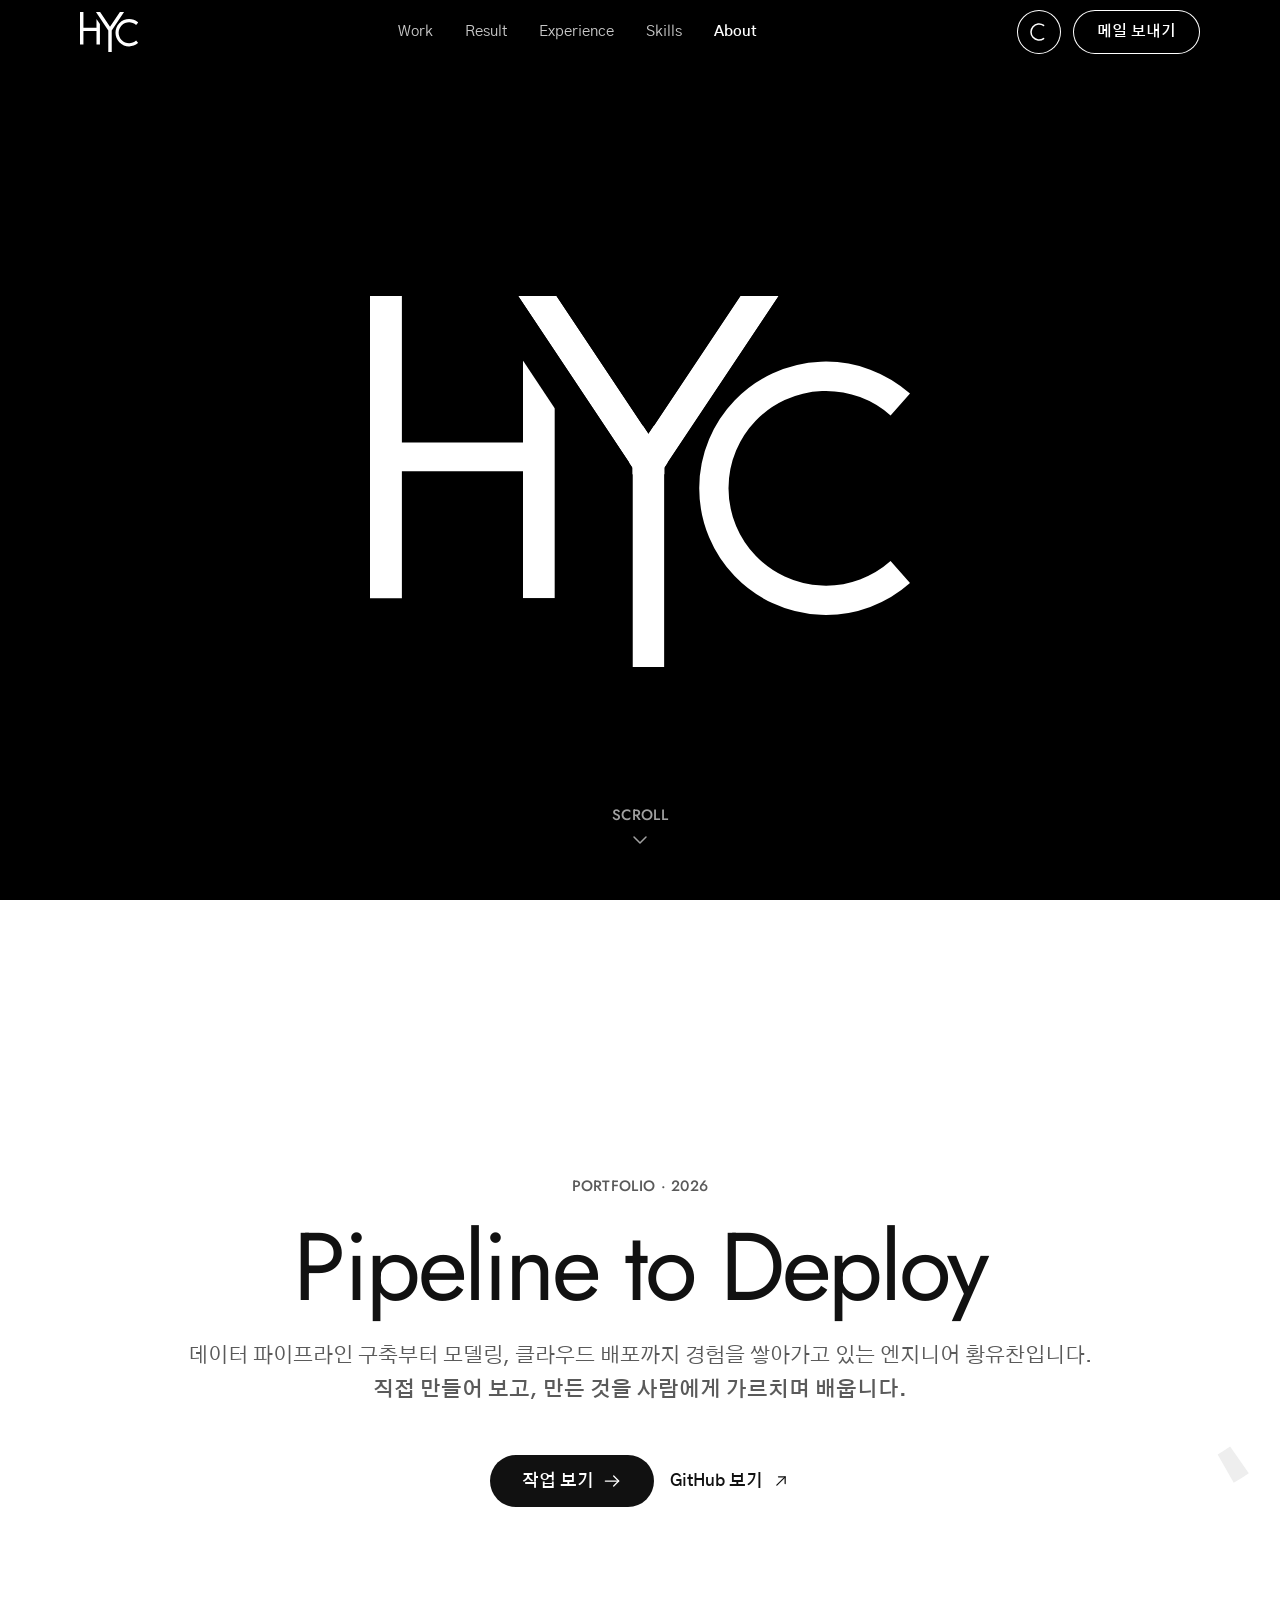
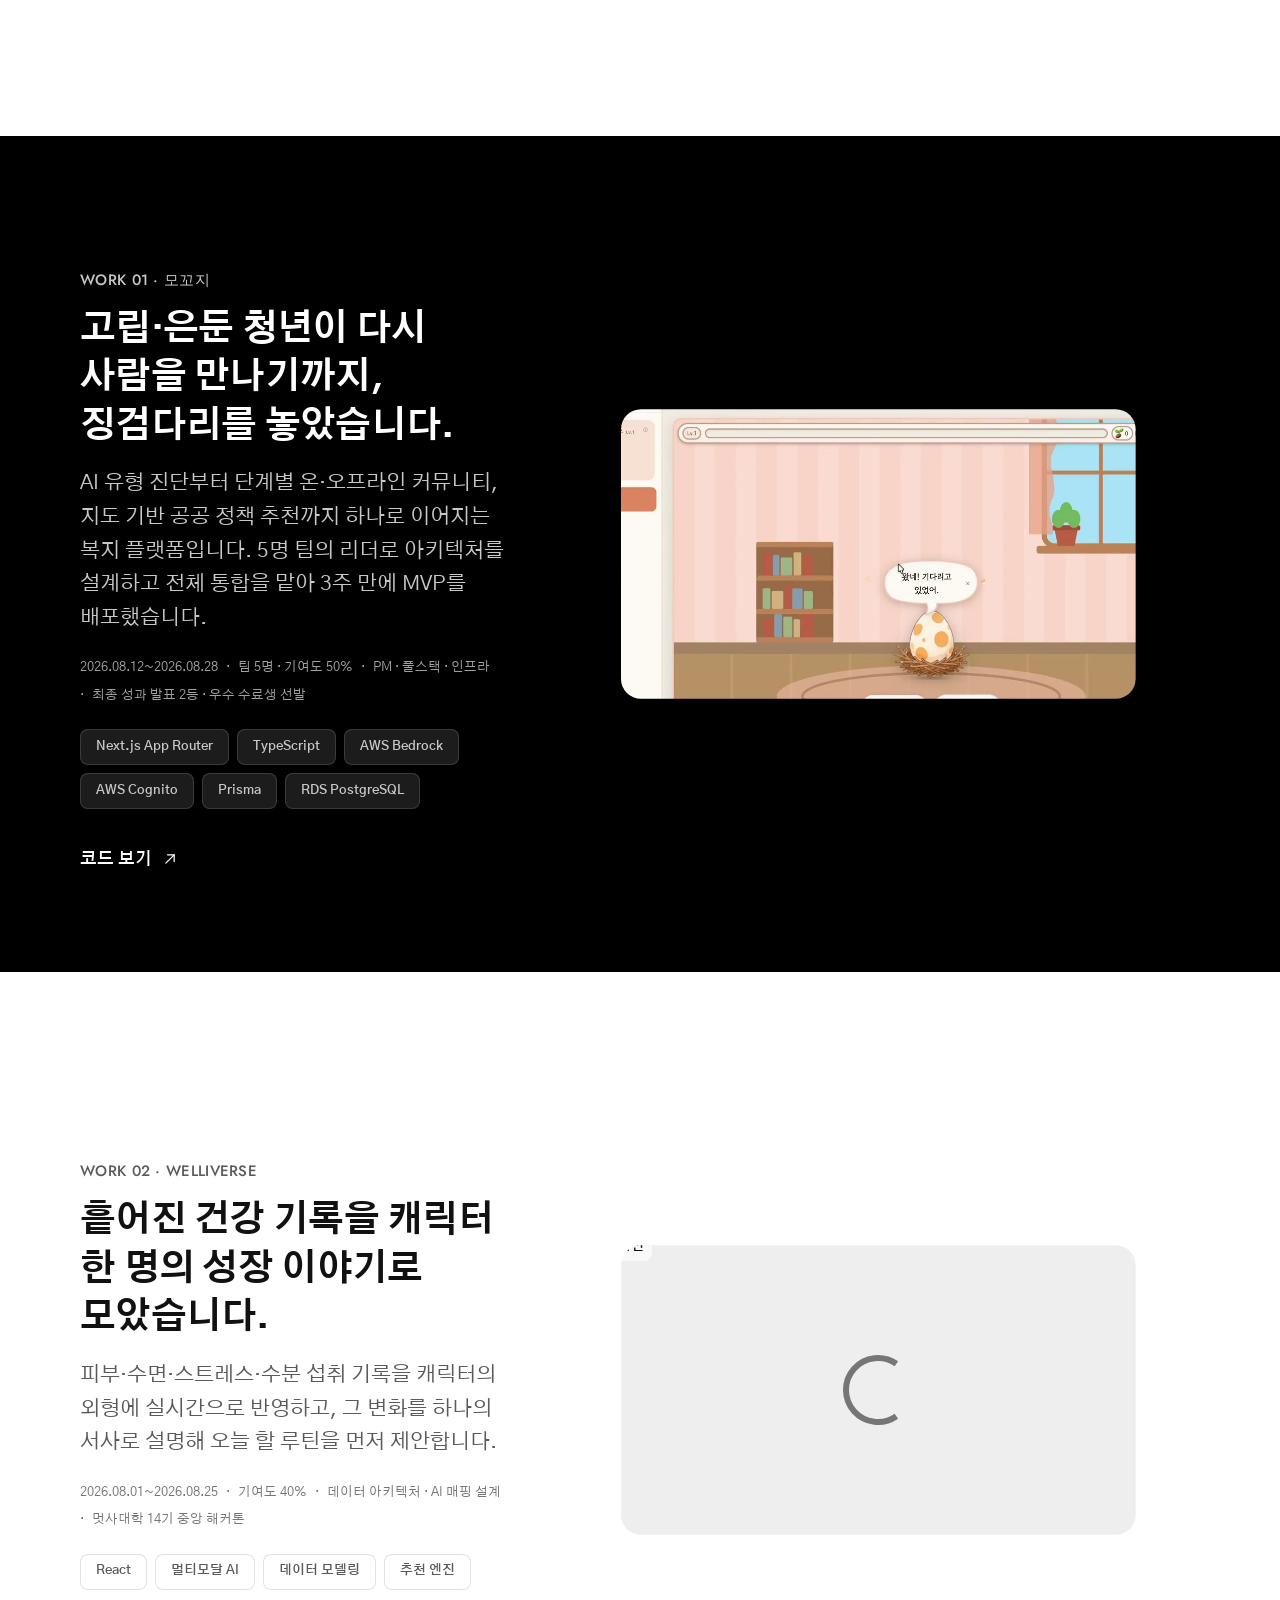
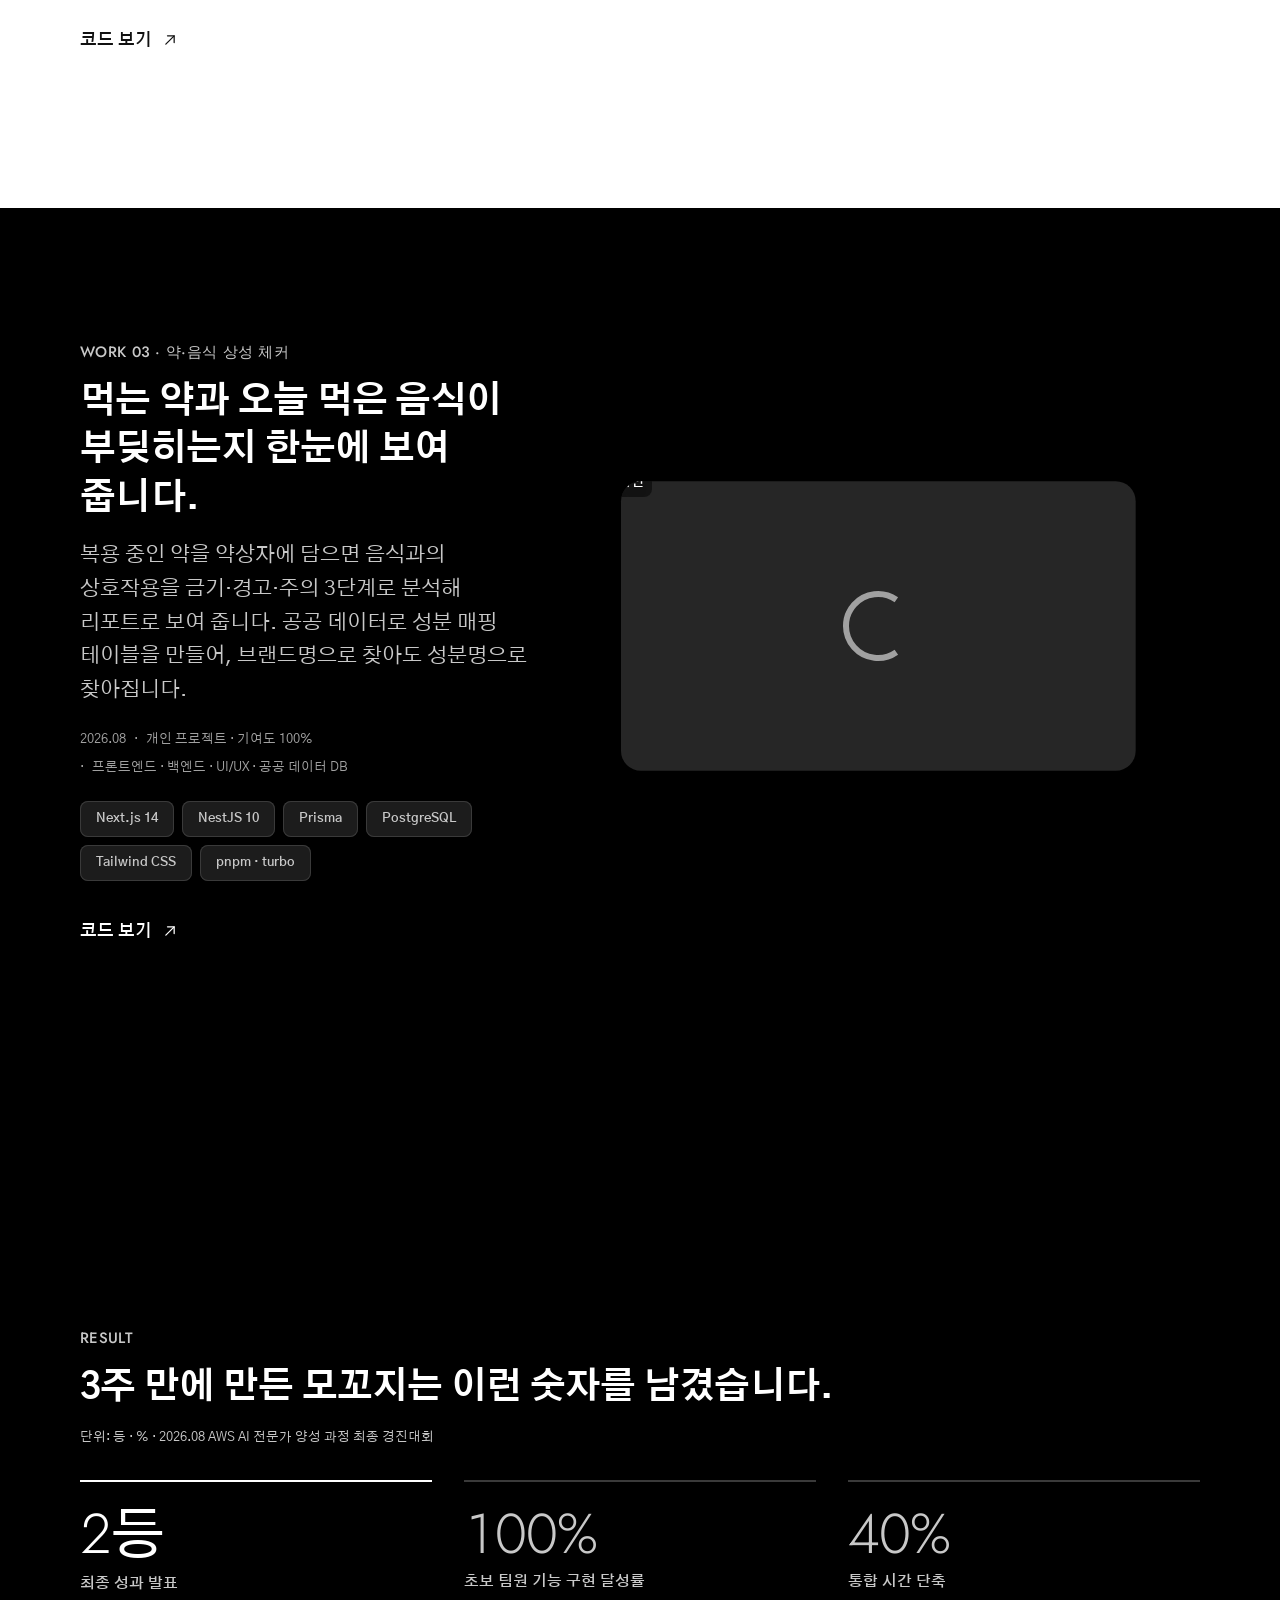
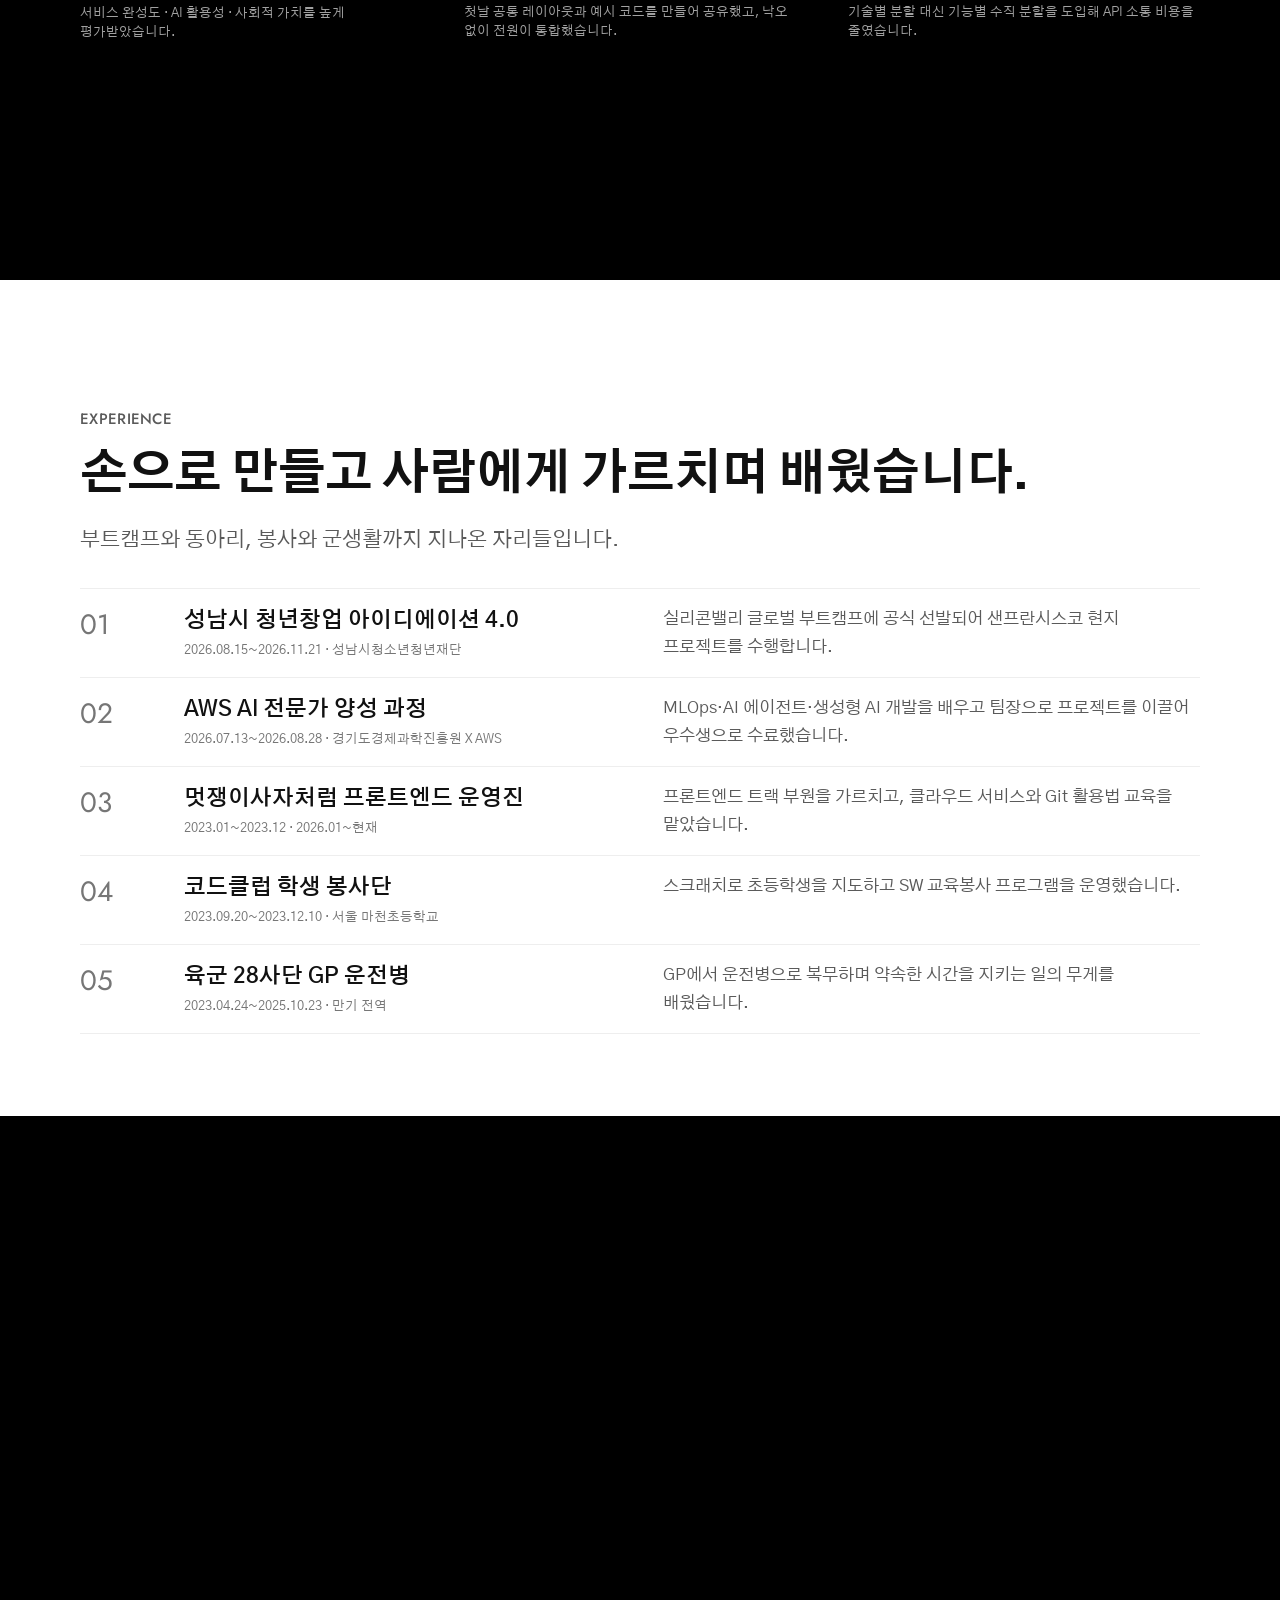
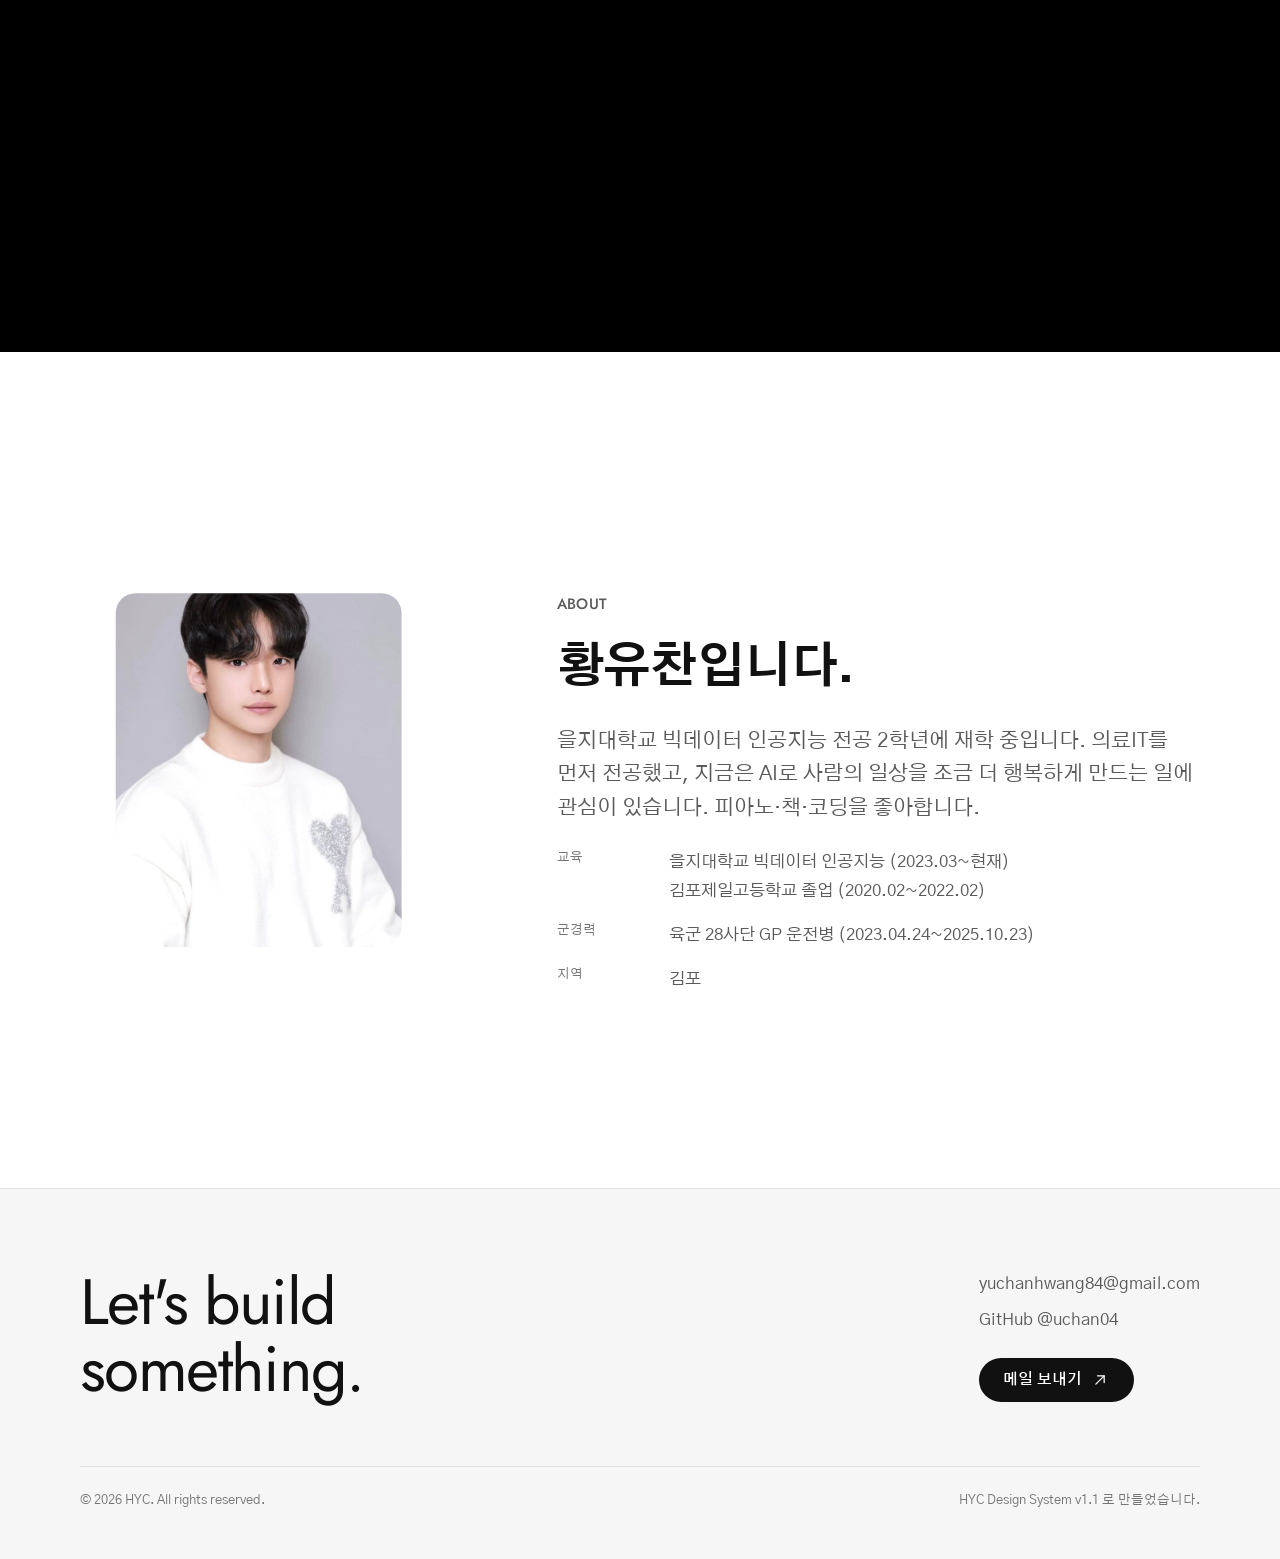
==== index.html @ 45ceef94 "Work 04 이리온 섹션 삭제 - index.html에서 Work 04 · 이리온 섹션 제거 (작업물 3개) - Figma 09 Portfolio에서 Work 04 인스턴스(79" ====
<!DOCTYPE html>
<html lang="ko">
<head>
<meta charset="utf-8">
<meta name="viewport" content="width=device-width, initial-scale=1">
<title>황유찬 — 포트폴리오</title>
<meta name="description" content="데이터 파이프라인 구축부터 모델링, 클라우드 배포까지 경험을 쌓아가고 있는 엔지니어 황유찬의 포트폴리오입니다.">
<meta name="theme-color" content="#ffffff" media="(prefers-color-scheme: light)">
<meta name="theme-color" content="#000000" media="(prefers-color-scheme: dark)">

<meta property="og:type" content="website">
<meta property="og:title" content="황유찬 — 포트폴리오">
<meta property="og:description" content="데이터 파이프라인 구축부터 모델링, 클라우드 배포까지 경험을 쌓아가고 있는 엔지니어입니다.">
<meta property="og:locale" content="ko_KR">

<link rel="preconnect" href="https://fonts.googleapis.com">
<link rel="preconnect" href="https://fonts.gstatic.com" crossorigin>
<link rel="stylesheet" href="https://fonts.googleapis.com/css2?family=Jost:wght@300;400;500&family=Gothic+A1:wght@400;600;700&display=swap">
<link rel="stylesheet" href="tokens.css?v=7">
<link rel="stylesheet" href="styles.css?v=7">

<!-- 첫 페인트 전에 모드를 정해 깜빡임을 막습니다 -->
<script>
  (function () {
    var saved = null;
    try { saved = localStorage.getItem("hyc-theme"); } catch (e) {}
    var dark = saved ? saved === "dark"
      : window.matchMedia("(prefers-color-scheme: dark)").matches;
    if (dark) document.documentElement.setAttribute("data-theme", "dark");

    // 모션은 JS가 있을 때만 숨겼다가 보여 줍니다. app.js가 3초 안에 못 뜨면 바로 보여 줍니다.
    document.documentElement.classList.add("js");
    setTimeout(function () {
      if (!window.__hycMotion) document.documentElement.classList.remove("js");
    }, 3000);
  })();
</script>
</head>
<body>

<a class="skip-link t-body-m is-strong" href="#main">본문으로 건너뛰기</a>

<!-- ── 아이콘 — 24px 그리드 · 1.5px 단일 획 · 둥근 끝 ── -->
<svg width="0" height="0" aria-hidden="true" style="position:absolute">
  <symbol id="icon-arrow-up-right" viewBox="0 0 24 24" fill="none" stroke="currentColor" stroke-width="1.5" stroke-linecap="round" stroke-linejoin="round">
    <path d="M7 17 17 7"/><path d="M9 7h8v8"/>
  </symbol>
  <symbol id="icon-arrow-right" viewBox="0 0 24 24" fill="none" stroke="currentColor" stroke-width="1.5" stroke-linecap="round" stroke-linejoin="round">
    <path d="M4 12h16"/><path d="m14 6 6 6-6 6"/>
  </symbol>
  <symbol id="icon-menu" viewBox="0 0 24 24" fill="none" stroke="currentColor" stroke-width="1.5" stroke-linecap="round">
    <path d="M3 7h18M3 12h18M3 17h18"/>
  </symbol>
  <symbol id="icon-chevron-down" viewBox="0 0 24 24" fill="none" stroke="currentColor" stroke-width="1.5" stroke-linecap="round" stroke-linejoin="round">
    <path d="m6 9 6 6 6-6"/>
  </symbol>
  <symbol id="icon-close" viewBox="0 0 24 24" fill="none" stroke="currentColor" stroke-width="1.5" stroke-linecap="round">
    <path d="M6 6l12 12M18 6L6 18"/>
  </symbol>
  <!-- 04 The Aperture — 원이 필요할 때 닫지 않고 열어 둡니다 -->
  <symbol id="icon-aperture" viewBox="0 0 24 24" fill="none" stroke="currentColor" stroke-width="1.5" stroke-linecap="round">
    <path d="M16.59 5.45A8 8 0 1 0 16.59 18.55"/>
  </symbol>
  <symbol id="aperture-ring" viewBox="0 0 24 24" fill="none" stroke="currentColor" stroke-width="1.5" stroke-linecap="butt">
    <path d="M16.59 5.45A8 8 0 1 0 16.59 18.55" pathLength="1"/>
  </symbol>
</svg>

<!-- ── Navigation — 로고 왼쪽, 링크와 버튼 오른쪽 ── -->
<header class="nav" id="nav">
  <div class="page nav__inner">
    <a href="#main" aria-label="HYC 홈">
      <!-- 로고 — One Weight(획 = 대문자 높이의 1/10) · The Join · The Drop · The Aperture -->
      <svg class="logo" viewBox="0 0 58.213 40" role="img" aria-label="HYC">
        <!-- Figma HYC Design System · Logo 컴포넌트(5:4) 경로 그대로. 손으로 다시 그리지 않습니다. -->
        <path fill="currentColor" d="M0 0H3.437V15.789H16.488V6.966L19.925 12.122V32.577H16.488V18.883H3.437V32.577H0ZM15.975 0H20.106L30.015 14.864 39.925 0H44.056L31.734 18.483V40H28.297V18.483ZM58.213 30.94C52.731 35.808 44.384 35.477 39.303 30.192 34.223 24.906 34.223 16.552 39.303 11.266 44.384 5.981 52.731 5.651 58.213 10.518L56.119 12.877C51.903 9.134 45.484 9.388 41.577 13.452 37.671 17.517 37.671 23.941 41.577 28.006 45.484 32.07 51.903 32.324 56.119 28.581Z"/>
      </svg>
    </a>

    <nav class="nav__links t-body-m" aria-label="섹션">
      <a href="#work">Work</a>
      <a href="#result">Result</a>
      <a href="#experience">Experience</a>
      <a href="#skills">Skills</a>
      <a href="#about">About</a>
    </nav>

    <div class="nav__actions">
      <button class="icon-button icon-button--outline" id="theme-toggle" type="button" aria-pressed="false">
        <svg aria-hidden="true"><use href="#icon-aperture"/></svg>
        <span class="visually-hidden">어두운 화면으로 바꾸기</span>
      </button>
      <a class="button button--m button--outline" href="mailto:yuchanhwang84@gmail.com">메일 보내기</a>
      <button class="icon-button icon-button--outline nav__toggle" id="menu-toggle" type="button"
              aria-expanded="false" aria-controls="nav-menu">
        <svg aria-hidden="true"><use href="#icon-menu" id="menu-icon"/></svg>
        <span class="visually-hidden">메뉴 열기</span>
      </button>
    </div>
  </div>
</header>

<div class="nav__menu" id="nav-menu" data-open="false">
  <nav aria-label="섹션">
    <ul class="t-h4">
      <li><a href="#work">Work <svg width="24" height="24" aria-hidden="true"><use href="#icon-arrow-right"/></svg></a></li>
      <li><a href="#result">Result <svg width="24" height="24" aria-hidden="true"><use href="#icon-arrow-right"/></svg></a></li>
      <li><a href="#experience">Experience <svg width="24" height="24" aria-hidden="true"><use href="#icon-arrow-right"/></svg></a></li>
      <li><a href="#skills">Skills <svg width="24" height="24" aria-hidden="true"><use href="#icon-arrow-right"/></svg></a></li>
      <li><a href="#about">About <svg width="24" height="24" aria-hidden="true"><use href="#icon-arrow-right"/></svg></a></li>
    </ul>
  </nav>
  <a class="button button--l button--outline" href="mailto:yuchanhwang84@gmail.com">메일 보내기</a>
</div>

<main id="main">

  <!-- ── Intro (Dark) — 로고 한 장. 스크롤하면 획마다 자기 선 방향으로 흩어집니다 ── -->
  <section class="section intro" data-theme="dark" aria-label="HYC">
    <!-- 로고를 획 7개로 나눴습니다. 가만히 있을 때는 원래 로고와 같은 모양입니다.
         data-exit = 빠져나가는 방향(획의 선 방향), data-delay = 출발 순서, data-spin = C는 호를 따라 돕니다 -->
    <svg class="intro__logo" viewBox="0 0 58.213 40" role="img" aria-label="HYC">
      <!-- Figma Logo 컴포넌트(5:4)를 획 7개로 나눈 것. 가만히 있을 때는 원본과 같은 모양입니다.
           굵기도 원본 그대로: 기둥·팔 3.437 · H 가로획 3.094 · C 3.155 -->
      <defs>
        <clipPath id="clip-h-right"><path d="M16.488 6.966 19.925 12.122V32.577H16.488Z"/></clipPath>
        <clipPath id="clip-y"><path d="M15.975 0H20.106L30.015 14.864 39.925 0H44.056L31.734 18.483V40H28.297V18.483Z"/></clipPath>
      </defs>
      <g class="intro__stroke" data-exit="0,-1" data-delay="0.20"><path d="M1.7185 32.577V0"/></g>
      <g class="intro__stroke" data-exit="-1,0" data-delay="0.30"><path d="M16.738 17.336H3.187" style="stroke-width:3.094"/></g>
      <g class="intro__stroke" data-exit="0,1" data-delay="0.17" clip-path="url(#clip-h-right)"><path d="M18.2065 6.966V32.577"/></g>
      <g class="intro__stroke" data-exit="-12.322,-18.483" data-delay="0.10" clip-path="url(#clip-y)"><path d="M31.125 19.626 16.931 -1.664"/></g>
      <g class="intro__stroke" data-exit="12.322,-18.483" data-delay="0.06" clip-path="url(#clip-y)"><path d="M28.906 19.626 43.1 -1.664"/></g>
      <g class="intro__stroke" data-exit="0,1" data-delay="0.14" clip-path="url(#clip-y)"><path d="M30.0155 14V40"/></g>
      <g class="intro__stroke" data-spin="-140" data-spin-center="49.147 20.729" data-delay="0"><path d="M57.1657 11.6974A12.0775 12.0775 0 1 0 57.1657 29.7606" style="stroke-width:3.155"/></g>
    </svg>

    <div class="intro__hint" aria-hidden="true">
      <span class="t-eyebrow">Scroll</span>
      <svg width="24" height="24"><use href="#icon-chevron-down"/></svg>
    </div>
  </section>

  <!-- ── Hero (Light) ── -->
  <section class="section hero">
    <div class="page hero__inner">
      <p class="t-eyebrow hero__eyebrow">Portfolio · 2026</p>
      <h1 class="t-display-xl hero__slogan">Pipeline <br class="hero__br">to Deploy</h1>
      <p class="t-lead hero__lead">
        데이터 파이프라인 구축부터 모델링, 클라우드 배포까지 경험을 쌓아가고 있는 엔지니어 황유찬입니다.
        <span class="is-strong">직접 만들어 보고, 만든 것을 사람에게 가르치며 배웁니다.</span>
      </p>
      <div class="hero__actions">
        <a class="button button--l button--primary" href="#work">
          작업 보기 <svg aria-hidden="true"><use href="#icon-arrow-right"/></svg>
        </a>
        <a class="button button--l button--text" href="https://github.com/uchan04" target="_blank" rel="noopener noreferrer">
          GitHub 보기 <svg aria-hidden="true"><use href="#icon-arrow-up-right"/></svg>
          <span class="visually-hidden">(새 창)</span>
        </a>
      </div>
    </div>
    <!-- 03 The Drop — 한 화면에 딱 하나의 요소만 그리드를 벗어납니다 -->
    <svg class="hero__drop" viewBox="0 0 24 24" aria-hidden="true"><use href="#aperture-ring"/></svg>
  </section>

  <!-- ── Work 01 (Dark) ── -->
  <section class="section" id="work" data-theme="dark">
    <div class="page tile__inner">
      <div class="tile__text">
        <div class="tile__head">
          <p class="t-eyebrow tile__eyebrow">Work 01 · 모꼬지</p>
          <h2 class="t-h1">고립·은둔 청년이 다시 사람을 만나기까지, 징검다리를 놓았습니다.</h2>
          <p class="t-lead tile__lead">
            AI 유형 진단부터 단계별 온·오프라인 커뮤니티, 지도 기반 공공 정책 추천까지 하나로 이어지는 복지 플랫폼입니다.
            5명 팀의 리더로 아키텍처를 설계하고 전체 통합을 맡아 3주 만에 MVP를 배포했습니다.
          </p>
        </div>

        <ul class="t-body-s tile__meta">
          <li>2026.08.12~2026.08.28</li>
          <li>팀 5명 · 기여도 50%</li>
          <li>PM · 풀스택 · 인프라</li>
          <li>최종 성과 발표 2등 · 우수 수료생 선발</li>
        </ul>

        <ul class="chips">
          <li class="chip">Next.js App Router</li>
          <li class="chip">TypeScript</li>
          <li class="chip">AWS Bedrock</li>
          <li class="chip">AWS Cognito</li>
          <li class="chip">Prisma</li>
          <li class="chip">RDS PostgreSQL</li>
        </ul>

        <div class="tile__actions">
          <a class="button button--l button--text" href="https://github.com/uchan04/AWS_project" target="_blank" rel="noopener noreferrer">
            코드 보기 <svg aria-hidden="true"><use href="#icon-arrow-up-right"/></svg>
            <span class="visually-hidden">(새 창)</span>
          </a>
        </div>
      </div>

      <!-- 실제 서비스(mokoji.site) 화면 녹화 — 화면에 보일 때만 소리 없이 반복 재생, 실제 화면이라 "가상 화면" 태그 없음 -->
      <div class="media media--tile">
        <video class="media__video" src="videos/mokoji.mp4?v=1" poster="images/mokoji-poster.jpg?v=1"
               width="1280" height="720" muted loop playsinline preload="none" controls
               aria-label="모꼬지 서비스 화면 녹화 — 펫 키우기, 미션, 커뮤니티, 오프라인 모임, 온보딩"></video>
      </div>
    </div>
  </section>

  <!-- ── Work 02 (Light) ── -->
  <section class="section">
    <div class="page tile__inner">
      <div class="tile__text">
        <div class="tile__head">
          <p class="t-eyebrow tile__eyebrow">Work 02 · Welliverse</p>
          <h2 class="t-h1">흩어진 건강 기록을 캐릭터 한 명의 성장 이야기로 모았습니다.</h2>
          <p class="t-lead tile__lead">
            피부·수면·스트레스·수분 섭취 기록을 캐릭터의 외형에 실시간으로 반영하고,
            그 변화를 하나의 서사로 설명해 오늘 할 루틴을 먼저 제안합니다.
          </p>
        </div>

        <ul class="t-body-s tile__meta">
          <li>2026.08.01~2026.08.25</li>
          <li>기여도 40%</li>
          <li>데이터 아키텍처 · AI 매핑 설계</li>
          <li>멋사대학 14기 중앙 해커톤</li>
        </ul>

        <ul class="chips">
          <li class="chip">React</li>
          <li class="chip">멀티모달 AI</li>
          <li class="chip">데이터 모델링</li>
          <li class="chip">추천 엔진</li>
        </ul>

        <div class="tile__actions">
          <a class="button button--l button--text" href="https://github.com/Welliverse/Welli-FE-A" target="_blank" rel="noopener noreferrer">
            코드 보기 <svg aria-hidden="true"><use href="#icon-arrow-up-right"/></svg>
            <span class="visually-hidden">(새 창)</span>
          </a>
        </div>
      </div>

      <div class="media media--tile">
        <svg class="media__aperture" viewBox="0 0 24 24" aria-hidden="true"><use href="#aperture-ring"/></svg>
        <span class="media-tag">가상 화면</span>
      </div>
    </div>
  </section>

  <!-- ── Work 03 (Dark) ── -->
  <section class="section" data-theme="dark">
    <div class="page tile__inner">
      <div class="tile__text">
        <div class="tile__head">
          <p class="t-eyebrow tile__eyebrow">Work 03 · 약·음식 상성 체커</p>
          <h2 class="t-h1">먹는 약과 오늘 먹은 음식이 부딪히는지 한눈에 보여 줍니다.</h2>
          <p class="t-lead tile__lead">
            복용 중인 약을 약상자에 담으면 음식과의 상호작용을 금기·경고·주의 3단계로 분석해 리포트로 보여 줍니다.
            공공 데이터로 성분 매핑 테이블을 만들어, 브랜드명으로 찾아도 성분명으로 찾아집니다.
          </p>
        </div>

        <ul class="t-body-s tile__meta">
          <li>2026.08</li>
          <li>개인 프로젝트 · 기여도 100%</li>
          <li>프론트엔드 · 백엔드 · UI/UX · 공공 데이터 DB</li>
        </ul>

        <ul class="chips">
          <li class="chip">Next.js 14</li>
          <li class="chip">NestJS 10</li>
          <li class="chip">Prisma</li>
          <li class="chip">PostgreSQL</li>
          <li class="chip">Tailwind CSS</li>
          <li class="chip">pnpm · turbo</li>
        </ul>

        <div class="tile__actions">
          <a class="button button--l button--text" href="https://github.com/uchan04/drug-food-app" target="_blank" rel="noopener noreferrer">
            코드 보기 <svg aria-hidden="true"><use href="#icon-arrow-up-right"/></svg>
            <span class="visually-hidden">(새 창)</span>
          </a>
        </div>
      </div>

      <div class="media media--tile">
        <svg class="media__aperture" viewBox="0 0 24 24" aria-hidden="true"><use href="#aperture-ring"/></svg>
        <span class="media-tag">가상 화면</span>
      </div>
    </div>
  </section>

  <!-- ── Result (Dark) — Chart/Stat · 강조는 1개 ── -->
  <section class="section" id="result" data-theme="dark">
    <div class="page">
      <div class="section-header">
        <p class="t-eyebrow section-header__eyebrow">Result</p>
        <h2 class="t-h2">3주 만에 만든 모꼬지는 이런 숫자를 남겼습니다.</h2>
        <p class="t-body-s section-header__desc">단위: 등 · % · 2026.08 AWS AI 전문가 양성 과정 최종 경진대회</p>
      </div>

      <div class="stats">
        <div class="stat stat--highlight">
          <p class="t-display-number stat__value">2<span class="stat__unit">등</span></p>
          <p class="t-body-m is-strong stat__label">최종 성과 발표</p>
          <p class="t-body-s stat__caption">서비스 완성도 · AI 활용성 · 사회적 가치를 높게 평가받았습니다.</p>
        </div>
        <div class="stat">
          <p class="t-display-number stat__value">100%</p>
          <p class="t-body-m is-strong stat__label">초보 팀원 기능 구현 달성률</p>
          <p class="t-body-s stat__caption">첫날 공통 레이아웃과 예시 코드를 만들어 공유했고, 낙오 없이 전원이 통합했습니다.</p>
        </div>
        <div class="stat">
          <p class="t-display-number stat__value">40%</p>
          <p class="t-body-m is-strong stat__label">통합 시간 단축</p>
          <p class="t-body-s stat__caption">기술별 분할 대신 기능별 수직 분할을 도입해 API 소통 비용을 줄였습니다.</p>
        </div>
      </div>
    </div>
  </section>

  <!-- ── Experience (Light) — Section Header + List Row ── -->
  <section class="section" id="experience">
    <div class="page">
      <div class="section-header">
        <p class="t-eyebrow section-header__eyebrow">Experience</p>
        <h2 class="t-h1">손으로 만들고 사람에게 가르치며 배웠습니다.</h2>
        <p class="t-lead section-header__desc">부트캠프와 동아리, 봉사와 군생활까지 지나온 자리들입니다.</p>
      </div>

      <ol class="rows">
        <li class="row">
          <p class="t-h3 row__number">01</p>
          <div class="row__title">
            <h3 class="t-h4">성남시 청년창업 아이디에이션 4.0</h3>
            <p class="t-body-s row__period">2026.08.15~2026.11.21 · 성남시청소년청년재단</p>
          </div>
          <div class="t-body-l row__desc">
            <p>실리콘밸리 글로벌 부트캠프에 공식 선발되어 샌프란시스코 현지 프로젝트를 수행합니다.</p>
          </div>
        </li>
        <li class="row">
          <p class="t-h3 row__number">02</p>
          <div class="row__title">
            <h3 class="t-h4">AWS AI 전문가 양성 과정</h3>
            <p class="t-body-s row__period">2026.07.13~2026.08.28 · 경기도경제과학진흥원 X AWS</p>
          </div>
          <div class="t-body-l row__desc">
            <p>MLOps·AI 에이전트·생성형 AI 개발을 배우고 팀장으로 프로젝트를 이끌어 우수생으로 수료했습니다.</p>
          </div>
        </li>
        <li class="row">
          <p class="t-h3 row__number">03</p>
          <div class="row__title">
            <h3 class="t-h4">멋쟁이사자처럼 프론트엔드 운영진</h3>
            <p class="t-body-s row__period">2023.01~2023.12 · 2026.01~현재</p>
          </div>
          <div class="t-body-l row__desc">
            <p>프론트엔드 트랙 부원을 가르치고, 클라우드 서비스와 Git 활용법 교육을 맡았습니다.</p>
          </div>
        </li>
        <li class="row">
          <p class="t-h3 row__number">04</p>
          <div class="row__title">
            <h3 class="t-h4">코드클럽 학생 봉사단</h3>
            <p class="t-body-s row__period">2023.09.20~2023.12.10 · 서울 마천초등학교</p>
          </div>
          <div class="t-body-l row__desc">
            <p>스크래치로 초등학생을 지도하고 SW 교육봉사 프로그램을 운영했습니다.</p>
          </div>
        </li>
        <li class="row">
          <p class="t-h3 row__number">05</p>
          <div class="row__title">
            <h3 class="t-h4">육군 28사단 GP 운전병</h3>
            <p class="t-body-s row__period">2023.04.24~2025.10.23 · 만기 전역</p>
          </div>
          <div class="t-body-l row__desc">
            <p>GP에서 운전병으로 복무하며 약속한 시간을 지키는 일의 무게를 배웠습니다.</p>
          </div>
        </li>
      </ol>
    </div>
  </section>

  <!-- ── Skills (Dark) — 카드를 나열하지 않고 행으로 쌓습니다 ── -->
  <section class="section" id="skills" data-theme="dark">
    <div class="page">
      <div class="section-header">
        <p class="t-eyebrow section-header__eyebrow">Skills</p>
        <h2 class="t-h2">지금 손에 익은 도구들입니다.</h2>
      </div>

      <div class="skills">
        <div class="skill-row">
          <p class="t-body-m is-strong skill-row__name">Language</p>
          <ul class="chips"><li class="chip">Python</li><li class="chip">JavaScript</li><li class="chip">TypeScript</li></ul>
        </div>
        <div class="skill-row">
          <p class="t-body-m is-strong skill-row__name">AI · LLM</p>
          <ul class="chips"><li class="chip">Prompt Engineering</li><li class="chip">RAG</li><li class="chip">AWS Bedrock</li><li class="chip">Hugging Face</li><li class="chip">PyTorch</li></ul>
        </div>
        <div class="skill-row">
          <p class="t-body-m is-strong skill-row__name">Frontend</p>
          <ul class="chips"><li class="chip">React</li><li class="chip">Next.js</li><li class="chip">HTML5</li><li class="chip">CSS3</li></ul>
        </div>
        <div class="skill-row">
          <p class="t-body-m is-strong skill-row__name">Backend</p>
          <ul class="chips"><li class="chip">Next.js</li><li class="chip">NestJS</li><li class="chip">PostgreSQL</li><li class="chip">Prisma</li><li class="chip">AWS Cognito</li></ul>
        </div>
        <div class="skill-row">
          <p class="t-body-m is-strong skill-row__name">Data Science</p>
          <ul class="chips"><li class="chip">Pandas</li><li class="chip">NumPy</li><li class="chip">Bayesian Statistics</li></ul>
        </div>
        <div class="skill-row">
          <p class="t-body-m is-strong skill-row__name">DevOps · Tools</p>
          <ul class="chips"><li class="chip">Git · GitHub</li><li class="chip">Docker</li><li class="chip">Cursor</li></ul>
        </div>
      </div>
    </div>
  </section>

  <!-- ── About (Light) — 프로필 사진은 원본 비율·컬러, 모서리만 radius/lg ── -->
  <section class="section" id="about">
    <div class="page about">
      <div class="media media--portrait">
        <img src="images/profile.jpg?v=3" alt="황유찬 프로필 사진" width="900" height="1114" loading="lazy" decoding="async">
      </div>

      <div class="about__body">
        <p class="t-eyebrow section-header__eyebrow">About</p>
        <h2 class="t-h1">황유찬입니다.</h2>
        <p class="t-lead about__text">
          을지대학교 빅데이터 인공지능 전공 2학년에 재학 중입니다. 의료IT를 먼저 전공했고,
          지금은 AI로 사람의 일상을 조금 더 행복하게 만드는 일에 관심이 있습니다.
          피아노·책·코딩을 좋아합니다.
        </p>

        <dl class="facts t-body-l">
          <div>
            <dt class="t-body-s">교육</dt>
            <dd>을지대학교 빅데이터 인공지능 (2023.03~현재)<br>김포제일고등학교 졸업 (2020.02~2022.02)</dd>
          </div>
          <div>
            <dt class="t-body-s">군경력</dt>
            <dd>육군 28사단 GP 운전병 (2023.04.24~2025.10.23)</dd>
          </div>
          <div>
            <dt class="t-body-s">지역</dt>
            <dd>김포</dd>
          </div>
        </dl>
      </div>
    </div>
  </section>
</main>

<!-- ── Footer — 페이지에서 유일하게 촘촘한 곳 ── -->
<footer class="footer">
  <div class="page footer__inner">
    <div class="footer__top">
      <h2 class="t-display-l footer__tagline">Let's build<br>something.</h2>
      <div class="footer__contact t-body-l">
        <p><a href="mailto:yuchanhwang84@gmail.com">yuchanhwang84@gmail.com</a></p>
        <p><a href="https://github.com/uchan04" target="_blank" rel="noopener noreferrer">GitHub @uchan04</a></p>
        <p>
          <a class="button button--m button--primary" href="mailto:yuchanhwang84@gmail.com" style="margin-top:var(--hyc-space-md)">
            메일 보내기 <svg aria-hidden="true"><use href="#icon-arrow-up-right"/></svg>
          </a>
        </p>
      </div>
    </div>

    <div class="footer__legal t-body-s">
      <p>© 2026 HYC. All rights reserved.</p>
      <p>HYC Design System v1.1 로 만들었습니다.</p>
    </div>
  </div>
</footer>

<script src="app.js?v=7" defer></script>
</body>
</html>
---- tokens.css ----
/* HYC Design System — tokens
   HYC_DESIGN.md 부록을 그대로 옮긴 파일입니다. 값을 직접 고치지 마세요. */

:root {
  /* Typography */
  --hyc-font-display: "Jost", sans-serif;
  --hyc-font-sans: "Gothic A1", sans-serif;

  /* Primitives */
  --hyc-color-mono-0: #ffffff;
  --hyc-color-mono-50: #f6f6f6;
  --hyc-color-mono-100: #eeeeee;
  --hyc-color-mono-200: #e2e2e2;
  --hyc-color-mono-300: #c8c8c8;
  --hyc-color-mono-400: #a1a1a1;
  --hyc-color-mono-500: #767676;
  --hyc-color-mono-600: #5a5a5a;
  --hyc-color-mono-700: #3a3a3a;
  --hyc-color-mono-800: #262626;
  --hyc-color-mono-850: #1c1c1c;
  --hyc-color-mono-900: #111111;
  --hyc-color-mono-1000: #000000;
  --hyc-color-alpha-black-48: rgb(0 0 0 / 0.48);
  --hyc-color-alpha-black-64: rgb(0 0 0 / 0.64);
  --hyc-color-alpha-white-64: rgb(255 255 255 / 0.64);

  /* Color — Light */
  --hyc-color-bg-canvas: var(--hyc-color-mono-0);
  --hyc-color-bg-subtle: var(--hyc-color-mono-50);
  --hyc-color-bg-muted: var(--hyc-color-mono-100);
  --hyc-color-bg-inverse: var(--hyc-color-mono-900);
  --hyc-color-surface-card: var(--hyc-color-mono-0);
  --hyc-color-text-primary: var(--hyc-color-mono-900);
  --hyc-color-text-secondary: var(--hyc-color-mono-600);
  --hyc-color-text-tertiary: var(--hyc-color-mono-500);
  --hyc-color-text-disabled: var(--hyc-color-mono-300);
  --hyc-color-text-inverse: var(--hyc-color-mono-0);
  --hyc-color-border-default: var(--hyc-color-mono-200);
  --hyc-color-border-subtle: var(--hyc-color-mono-100);
  --hyc-color-border-strong: var(--hyc-color-mono-900);
  --hyc-color-action-primary: var(--hyc-color-mono-900);
  --hyc-color-action-primary-pressed: var(--hyc-color-mono-700);
  --hyc-color-action-on-primary: var(--hyc-color-mono-0);
  --hyc-color-action-secondary: var(--hyc-color-mono-100);
  --hyc-color-action-on-secondary: var(--hyc-color-mono-900);
  --hyc-color-action-disabled: var(--hyc-color-mono-100);
  --hyc-color-action-on-disabled: var(--hyc-color-mono-400);
  --hyc-color-focus-ring: var(--hyc-color-mono-900);
  --hyc-color-overlay-scrim: var(--hyc-color-alpha-black-48);
  --hyc-color-overlay-chip: var(--hyc-color-alpha-white-64);
  --hyc-color-brand-logo: var(--hyc-color-mono-900);
  --hyc-color-icon-primary: var(--hyc-color-mono-900);
  --hyc-color-icon-secondary: var(--hyc-color-mono-500);
  --hyc-color-chart-highlight: var(--hyc-color-mono-900);
  --hyc-color-chart-series-2: var(--hyc-color-mono-500);
  --hyc-color-chart-base: var(--hyc-color-mono-300);
  --hyc-color-chart-grid: var(--hyc-color-mono-100);

  /* Spacing */
  --hyc-space-0: 0;
  --hyc-space-2xs: 4px;
  --hyc-space-xs: 8px;
  --hyc-space-sm: 12px;
  --hyc-space-md: 16px;
  --hyc-space-lg: 24px;
  --hyc-space-xl: 32px;
  --hyc-space-2xl: 48px;
  --hyc-space-3xl: 64px;
  --hyc-space-4xl: 80px;
  --hyc-space-5xl: 120px;

  /* Size */
  --hyc-size-icon-s: 16px;
  --hyc-size-icon-m: 20px;
  --hyc-size-icon-l: 24px;
  --hyc-size-control-s: 36px;
  --hyc-size-control-m: 44px;
  --hyc-size-control-l: 52px;

  /* Shape */
  --hyc-radius-none: 0;
  --hyc-radius-xs: 4px;
  --hyc-radius-sm: 8px;
  --hyc-radius-md: 12px;
  --hyc-radius-lg: 20px;
  --hyc-radius-xl: 32px;
  --hyc-radius-full: 9999px;
  --hyc-stroke-hairline: 1px;
  --hyc-stroke-regular: 1.5px;
  --hyc-stroke-bold: 2px;
  --hyc-stroke-focus: 2px;
}

/* Color — Dark: 섹션이나 페이지에 data-theme="dark"를 붙이면 통째로 반전됩니다 */
[data-theme="dark"] {
  --hyc-color-bg-canvas: var(--hyc-color-mono-1000);
  --hyc-color-bg-subtle: var(--hyc-color-mono-850);
  --hyc-color-bg-muted: var(--hyc-color-mono-800);
  --hyc-color-bg-inverse: var(--hyc-color-mono-0);
  --hyc-color-surface-card: var(--hyc-color-mono-850);
  --hyc-color-text-primary: var(--hyc-color-mono-0);
  --hyc-color-text-secondary: var(--hyc-color-mono-300);
  --hyc-color-text-tertiary: var(--hyc-color-mono-400);
  --hyc-color-text-disabled: var(--hyc-color-mono-700);
  --hyc-color-text-inverse: var(--hyc-color-mono-900);
  --hyc-color-border-default: var(--hyc-color-mono-700);
  --hyc-color-border-subtle: var(--hyc-color-mono-800);
  --hyc-color-border-strong: var(--hyc-color-mono-0);
  --hyc-color-action-primary: var(--hyc-color-mono-0);
  --hyc-color-action-primary-pressed: var(--hyc-color-mono-300);
  --hyc-color-action-on-primary: var(--hyc-color-mono-900);
  --hyc-color-action-secondary: var(--hyc-color-mono-800);
  --hyc-color-action-on-secondary: var(--hyc-color-mono-0);
  --hyc-color-action-disabled: var(--hyc-color-mono-800);
  --hyc-color-action-on-disabled: var(--hyc-color-mono-600);
  --hyc-color-focus-ring: var(--hyc-color-mono-0);
  --hyc-color-overlay-scrim: var(--hyc-color-alpha-black-64);
  --hyc-color-overlay-chip: var(--hyc-color-alpha-black-48);
  --hyc-color-brand-logo: var(--hyc-color-mono-0);
  --hyc-color-icon-primary: var(--hyc-color-mono-0);
  --hyc-color-icon-secondary: var(--hyc-color-mono-400);
  --hyc-color-chart-highlight: var(--hyc-color-mono-0);
  --hyc-color-chart-series-2: var(--hyc-color-mono-500);
  --hyc-color-chart-base: var(--hyc-color-mono-700);
  --hyc-color-chart-grid: var(--hyc-color-mono-800);
}

/* 섹션 리듬을 전역 모드와 무관하게 유지합니다.
   페이지 전체가 Dark일 때, Dark로 지정된 섹션은 반대로 Light가 되어야
   "밝은 면과 어두운 면이 교차하는 지점이 곧 구분선"이라는 규칙이 살아남습니다. */
html[data-theme="dark"] [data-theme="dark"] {
  --hyc-color-bg-canvas: var(--hyc-color-mono-0);
  --hyc-color-bg-subtle: var(--hyc-color-mono-50);
  --hyc-color-bg-muted: var(--hyc-color-mono-100);
  --hyc-color-bg-inverse: var(--hyc-color-mono-900);
  --hyc-color-surface-card: var(--hyc-color-mono-0);
  --hyc-color-text-primary: var(--hyc-color-mono-900);
  --hyc-color-text-secondary: var(--hyc-color-mono-600);
  --hyc-color-text-tertiary: var(--hyc-color-mono-500);
  --hyc-color-text-disabled: var(--hyc-color-mono-300);
  --hyc-color-text-inverse: var(--hyc-color-mono-0);
  --hyc-color-border-default: var(--hyc-color-mono-200);
  --hyc-color-border-subtle: var(--hyc-color-mono-100);
  --hyc-color-border-strong: var(--hyc-color-mono-900);
  --hyc-color-action-primary: var(--hyc-color-mono-900);
  --hyc-color-action-primary-pressed: var(--hyc-color-mono-700);
  --hyc-color-action-on-primary: var(--hyc-color-mono-0);
  --hyc-color-action-secondary: var(--hyc-color-mono-100);
  --hyc-color-action-on-secondary: var(--hyc-color-mono-900);
  --hyc-color-action-disabled: var(--hyc-color-mono-100);
  --hyc-color-action-on-disabled: var(--hyc-color-mono-400);
  --hyc-color-focus-ring: var(--hyc-color-mono-900);
  --hyc-color-overlay-scrim: var(--hyc-color-alpha-black-48);
  --hyc-color-overlay-chip: var(--hyc-color-alpha-white-64);
  --hyc-color-brand-logo: var(--hyc-color-mono-900);
  --hyc-color-icon-primary: var(--hyc-color-mono-900);
  --hyc-color-icon-secondary: var(--hyc-color-mono-500);
  --hyc-color-chart-highlight: var(--hyc-color-mono-900);
  --hyc-color-chart-series-2: var(--hyc-color-mono-500);
  --hyc-color-chart-base: var(--hyc-color-mono-300);
  --hyc-color-chart-grid: var(--hyc-color-mono-100);
}
---- styles.css ----
/* HYC Portfolio — HYC_DESIGN.md 를 그대로 따릅니다.
   숫자를 직접 쓰지 않고 tokens.css 의 토큰만 씁니다. */

/* ── 기본 ───────────────────────────────────────────── */

*,
*::before,
*::after { box-sizing: border-box; }

html { -webkit-text-size-adjust: 100%; scroll-behavior: smooth; }

body {
  margin: 0;
  font-family: var(--hyc-font-sans);
  word-break: keep-all;          /* 한글 줄바꿈은 단어 단위로 */
  background: var(--hyc-color-bg-canvas);
  color: var(--hyc-color-text-primary);
  -webkit-font-smoothing: antialiased;
}

img, svg { display: block; max-width: 100%; }
ul, ol { margin: 0; padding: 0; list-style: none; }
h1, h2, h3, h4, p, figure, dl, dd { margin: 0; }

a { color: inherit; text-decoration: none; }

/* 깊이는 면의 명도로만 만듭니다 — 그림자 없음. 포커스는 두 겹 링. */
:focus-visible {
  outline: none;
  box-shadow:
    0 0 0 var(--hyc-stroke-focus) var(--hyc-color-bg-canvas),
    0 0 0 calc(var(--hyc-stroke-focus) * 2) var(--hyc-color-focus-ring);
  border-radius: var(--hyc-radius-xs);
}

@media (prefers-reduced-motion: reduce) {
  html { scroll-behavior: auto; }
  *, *::before, *::after { transition-duration: 0.01ms !important; animation-duration: 0.01ms !important; }
}

.visually-hidden {
  position: absolute;
  width: 1px; height: 1px;
  padding: 0; margin: -1px;
  overflow: hidden; clip-path: inset(50%);
  white-space: nowrap;
}

.skip-link {
  position: absolute;
  top: var(--hyc-space-md);
  left: var(--hyc-space-md);
  z-index: 100;
  padding: var(--hyc-space-sm) var(--hyc-space-md);
  border-radius: var(--hyc-radius-full);
  background: var(--hyc-color-action-primary);
  color: var(--hyc-color-action-on-primary);
  transform: translateY(-200%);
}
.skip-link:focus-visible { transform: none; }

/* ── 3. 글꼴 · 크기 · 자간 — 역할 13가지 ──────────────── */
/* 24px 이상만 음수 자간. 24px 미만은 0. 예외는 Label/Eyebrow(+2%)뿐. */

.t-display-xl,
.t-display-l,
.t-display-m,
.t-display-number,
.t-eyebrow { font-family: var(--hyc-font-display); }

.t-display-xl     { font-size: 96px; line-height: 100%; letter-spacing: -0.03em;  font-weight: 400; }
.t-display-l      { font-size: 64px; line-height: 104%; letter-spacing: -0.025em; font-weight: 400; }
.t-display-m      { font-size: 44px; line-height: 110%; letter-spacing: -0.02em;  font-weight: 400; }
.t-display-number { font-size: 56px; line-height: 100%; letter-spacing: -0.02em;  font-weight: 300; font-variant-numeric: tabular-nums; }

.t-h1 { font-size: 48px; line-height: 130%; letter-spacing: -0.025em; font-weight: 700; }
.t-h2 { font-size: 36px; line-height: 135%; letter-spacing: -0.02em;  font-weight: 700; }
.t-h3 { font-size: 28px; line-height: 140%; letter-spacing: -0.015em; font-weight: 600; }
.t-h4 { font-size: 22px; line-height: 145%; letter-spacing: 0;        font-weight: 600; }

.t-lead   { font-size: 21px; line-height: 160%; letter-spacing: 0; font-weight: 400; }
.t-body-l { font-size: 17px; line-height: 165%; letter-spacing: 0; font-weight: 400; }
.t-body-m { font-size: 15px; line-height: 160%; letter-spacing: 0; font-weight: 400; }
.t-body-s { font-size: 13px; line-height: 150%; letter-spacing: 0; font-weight: 400; }

/* 본문 안 강조는 SemiBold만 — 밑줄·색·기울임을 쓰지 않습니다 */
.is-strong { font-weight: 600; }

.t-eyebrow {
  font-size: 15px; line-height: 120%; letter-spacing: 0.02em;
  font-weight: 500; text-transform: uppercase;
}

/* 작은 화면에서는 역할을 한 단계 낮춰 바꿉니다(값은 모두 정의된 역할 그대로) */
@media (max-width: 1023px) {
  .t-display-xl     { font-size: 64px; line-height: 104%; letter-spacing: -0.025em; }
  .t-display-l      { font-size: 44px; line-height: 110%; letter-spacing: -0.02em; }
  .t-display-number { font-size: 44px; line-height: 110%; letter-spacing: -0.02em; }
  .t-h1             { font-size: 36px; line-height: 135%; letter-spacing: -0.02em; }
  .t-h2             { font-size: 28px; line-height: 140%; letter-spacing: -0.015em; }
  .t-h3             { font-size: 22px; line-height: 145%; letter-spacing: 0; }
}

@media (max-width: 767px) {
  .t-display-xl { font-size: 44px; line-height: 110%; letter-spacing: -0.02em; }
  .t-display-l  { font-size: 36px; line-height: 135%; letter-spacing: -0.02em; }
  .t-display-m  { font-size: 28px; line-height: 140%; letter-spacing: -0.015em; }
  .t-h1         { font-size: 28px; line-height: 140%; letter-spacing: -0.015em; }
  .t-h2         { font-size: 22px; line-height: 145%; letter-spacing: 0; }
  .t-lead       { font-size: 17px; line-height: 165%; }
}

/* ── 4. 격자 ────────────────────────────────────────── */
/* 웹 좌우 80 · 콘텐츠 최대 폭 1280 · 태블릿 40 · 모바일 20 */

.page {
  width: 100%;
  max-width: calc(1280px + var(--hyc-space-4xl) * 2);
  margin-inline: auto;
  padding-inline: var(--hyc-space-4xl);
}

@media (max-width: 1023px) {
  .page { padding-inline: var(--hyc-space-2xl); }
}
@media (max-width: 767px) {
  .page { padding-inline: var(--hyc-space-lg); }
}

/* 섹션 리듬 — 밝은 면과 어두운 면을 번갈아 쌓습니다. 색이 바뀌는 지점이 구분선입니다. */
.section {
  background: var(--hyc-color-bg-canvas);
  color: var(--hyc-color-text-primary);
  padding-block: var(--hyc-space-5xl);
}

@media (max-width: 1023px) { .section { padding-block: var(--hyc-space-4xl); } }
@media (max-width: 767px)  { .section { padding-block: var(--hyc-space-3xl); } }

/* ── 5. Navigation ──────────────────────────────────── */

.nav {
  position: sticky; top: 0; z-index: 50;
  height: var(--hyc-space-3xl);                 /* 64 */
  background: var(--hyc-color-bg-canvas);
  transition: background 160ms linear;
}

/* 스크롤 시 bg/subtle 80% + Material/Frosted(배경 흐림 20) */
.nav[data-scrolled="true"] {
  background: color-mix(in srgb, var(--hyc-color-bg-subtle) 80%, transparent);
  backdrop-filter: blur(20px);
  -webkit-backdrop-filter: blur(20px);
  border-bottom: var(--hyc-stroke-hairline) solid var(--hyc-color-border-subtle);
}

.nav__inner {
  display: flex; align-items: center; justify-content: space-between;
  gap: var(--hyc-space-lg);
  height: 100%;
}

.nav__links {
  display: flex; align-items: center;
  gap: var(--hyc-space-xl);
  color: var(--hyc-color-text-secondary);
}
.nav__links a:hover { color: var(--hyc-color-text-primary); }
.nav__links a[aria-current="true"] { color: var(--hyc-color-text-primary); font-weight: 600; }

.nav__actions { display: flex; align-items: center; gap: var(--hyc-space-sm); }

.nav__actions .nav__toggle { display: none; }

@media (max-width: 1023px) {
  .nav { height: 56px; }
  .nav__links, .nav__actions .button { display: none; }
  .nav__actions .nav__toggle { display: inline-flex; }
}

/* 모바일 메뉴 — 면을 반전해 덮습니다 */
.nav__menu {
  position: fixed; inset: 56px 0 auto;
  z-index: 49;
  display: none;
  padding: var(--hyc-space-xl) var(--hyc-space-lg) var(--hyc-space-2xl);
  background: var(--hyc-color-bg-canvas);
  border-bottom: var(--hyc-stroke-hairline) solid var(--hyc-color-border-default);
}
.nav__menu[data-open="true"] { display: block; }

.nav__menu ul { display: grid; gap: var(--hyc-space-0); }
.nav__menu li + li { border-top: var(--hyc-stroke-hairline) solid var(--hyc-color-border-subtle); }
.nav__menu a {
  display: flex; align-items: center; justify-content: space-between;
  padding-block: var(--hyc-space-md);
}
.nav__menu .button { margin-top: var(--hyc-space-lg); width: 100%; }

@media (min-width: 1024px) { .nav__menu { display: none !important; } }

/* ── 로고 — brand/logo 한 색. 내비게이션 40px ─────────── */

.logo { height: 40px; width: auto; color: var(--hyc-color-brand-logo); }

@media (max-width: 767px) { .logo { height: 32px; } }

/* ── 5. Button — 알약(radius/full). 누름은 scale(0.97) ── */

.button {
  display: inline-flex; align-items: center; justify-content: center;
  gap: var(--hyc-space-xs);
  border: 0; border-radius: var(--hyc-radius-full);
  font-family: var(--hyc-font-sans); font-weight: 600;
  cursor: pointer;
  transition: background 120ms linear, color 120ms linear, transform 80ms linear;
}
.button:active { transform: scale(0.97); }
.button svg { width: var(--hyc-size-icon-m); height: var(--hyc-size-icon-m); flex: none; }

.button--l { height: var(--hyc-size-control-l); padding-inline: var(--hyc-space-xl); font-size: 17px; line-height: 130%; }
.button--m { height: var(--hyc-size-control-m); padding-inline: var(--hyc-space-lg); font-size: 15px; line-height: 130%; }
.button--s { height: var(--hyc-size-control-s); padding-inline: var(--hyc-space-md); font-size: 13px; line-height: 130%; }

.button--primary   { background: var(--hyc-color-action-primary); color: var(--hyc-color-action-on-primary); }
.button--secondary { background: var(--hyc-color-action-secondary); color: var(--hyc-color-action-on-secondary); }
.button--outline   { background: transparent; color: var(--hyc-color-text-primary); box-shadow: inset 0 0 0 var(--hyc-stroke-hairline) var(--hyc-color-border-strong); }
.button--text      { background: transparent; color: var(--hyc-color-text-primary); padding-inline: 0; }

.button--text:hover  { color: var(--hyc-color-text-secondary); }
.button--outline:hover { background: var(--hyc-color-action-secondary); }

/* Icon Button — 라벨 없이 뜻이 분명할 때만 */
.icon-button {
  display: inline-flex; align-items: center; justify-content: center;
  width: var(--hyc-size-control-m); height: var(--hyc-size-control-m);
  border: 0; border-radius: var(--hyc-radius-full);
  background: var(--hyc-color-bg-muted); color: var(--hyc-color-icon-primary);
  cursor: pointer;
  transition: background 120ms linear, transform 80ms linear;
}
.icon-button:active { transform: scale(0.97); }
.icon-button--outline {
  background: transparent;
  box-shadow: inset 0 0 0 var(--hyc-stroke-hairline) var(--hyc-color-border-strong);
}
.icon-button svg { width: var(--hyc-size-icon-l); height: var(--hyc-size-icon-l); }

/* ── 5. Chip — 36h · 좌우 16 · radius/sm ───────────────── */

.chips { display: flex; flex-wrap: wrap; gap: var(--hyc-space-xs); }

.chip {
  display: inline-flex; align-items: center;
  height: var(--hyc-size-control-s);
  padding-inline: var(--hyc-space-md);
  border-radius: var(--hyc-radius-sm);
  background: var(--hyc-color-surface-card);
  box-shadow: inset 0 0 0 var(--hyc-stroke-hairline) var(--hyc-color-border-default);
  color: var(--hyc-color-text-secondary);
  font-size: 13px; line-height: 130%; font-weight: 600;
  white-space: nowrap;
}

/* ── 5. Media Tag — 28h · 4/8 · overlay/chip + Frosted ── */

.media-tag {
  position: absolute; top: var(--hyc-space-lg); left: var(--hyc-space-lg);
  display: inline-flex; align-items: center;
  height: 28px;
  padding: var(--hyc-space-2xs) var(--hyc-space-xs);
  border-radius: var(--hyc-radius-sm);
  background: var(--hyc-color-overlay-chip);
  backdrop-filter: blur(20px);
  -webkit-backdrop-filter: blur(20px);
  color: var(--hyc-color-text-primary);
  font-size: 13px; line-height: 150%; font-weight: 600;
  pointer-events: none;
}

/* ── 이미지 자리 — bg/muted + Aperture. 그림자 없음 ───── */

.media {
  position: relative;
  display: grid; place-items: center;
  width: 100%;
  background: var(--hyc-color-bg-muted);
  border-radius: var(--hyc-radius-lg);
  overflow: hidden;
}
.media--tile    { aspect-ratio: 1040 / 520; max-width: 1040px; }   /* Section Tile 이미지 프레임 */
.media--square  { aspect-ratio: 1 / 1; border-radius: var(--hyc-radius-full); }
.media > img { width: 100%; height: 100%; object-fit: cover; filter: grayscale(1); }
.media--portrait { aspect-ratio: 1179 / 1459; }                     /* 프로필 — 원본 비율, 모서리 radius/lg */
.media--portrait > img { filter: none; }                            /* 프로필 사진만 원본 컬러 */
.media > video { display: block; width: 100%; height: 100%; object-fit: cover; }   /* 작업물 화면 녹화 — 화면은 사진이 아니라 컬러 그대로 */

.media__aperture { width: 96px; height: 96px; color: var(--hyc-color-icon-secondary); }
.media--square .media__aperture { width: 64px; height: 64px; }

/* ── 5. Section Tile — 한 화면에 한 메시지 ─────────────── */

.tile__inner { display: grid; gap: var(--hyc-space-2xl); }

.tile__head { display: grid; gap: var(--hyc-space-md); max-width: 760px; }
.tile__eyebrow { color: var(--hyc-color-text-secondary); }
.tile__lead { color: var(--hyc-color-text-secondary); }

.tile__meta {
  display: flex; flex-wrap: wrap; gap: var(--hyc-space-xs);
  color: var(--hyc-color-text-tertiary);
}
.tile__meta li + li::before { content: "·"; margin-inline-end: var(--hyc-space-xs); }

.tile__actions { display: flex; flex-wrap: wrap; align-items: center; gap: var(--hyc-space-lg); }

/* ── 5. Section Header — 영문 아이브로 → 한글 헤드라인 → 리드 ── */

.section-header { display: grid; gap: var(--hyc-space-md); max-width: 760px; margin-bottom: var(--hyc-space-2xl); }
.section-header__eyebrow { color: var(--hyc-color-text-secondary); }
.section-header__desc { color: var(--hyc-color-text-secondary); }

/* ── 5. List Row — 위쪽 헤어라인으로만 구분, 세로로 쌓기 ── */

.rows { display: grid; }

.row {
  display: grid;
  grid-template-columns: 72px minmax(0, 1fr) minmax(0, 1.2fr);
  gap: var(--hyc-space-xl);
  align-items: start;
  padding-block: var(--hyc-space-xl);
  border-top: var(--hyc-stroke-hairline) solid var(--hyc-color-border-subtle);
}
.rows > .row:last-child { border-bottom: var(--hyc-stroke-hairline) solid var(--hyc-color-border-subtle); }

.row__number { color: var(--hyc-color-text-tertiary); font-family: var(--hyc-font-display); font-weight: 400; }
.row__title { display: grid; gap: var(--hyc-space-2xs); }
.row__period { color: var(--hyc-color-text-tertiary); }
.row__desc { color: var(--hyc-color-text-secondary); display: grid; gap: var(--hyc-space-xs); }

@media (max-width: 1023px) {
  .row {
    grid-template-columns: 48px minmax(0, 1fr);
    gap: var(--hyc-space-md) var(--hyc-space-lg);
  }
  .row__desc { grid-column: 2; }
}

/* ── 7. Chart/Stat — 숫자 하나가 메시지일 때 ───────────── */
/* 한 차트에서 잉크 강조는 1개. 나머지는 chart/base·text/secondary. */

.stats {
  display: grid;
  grid-template-columns: repeat(3, minmax(0, 1fr));
  gap: var(--hyc-space-xl);
}
.stat {
  display: grid; gap: var(--hyc-space-xs);
  padding-top: var(--hyc-space-lg);
  border-top: var(--hyc-stroke-bold) solid var(--hyc-color-chart-base);
}
.stat--highlight { border-top-color: var(--hyc-color-border-strong); }   /* 0 기준선과 같은 두께 */

.stat__value { color: var(--hyc-color-text-secondary); }
/* Jost 에는 한글이 없습니다 — 단위의 한글만 Gothic A1 으로 */
.stat__unit { font-family: var(--hyc-font-sans); font-weight: 400; }
.stat--highlight .stat__value { color: var(--hyc-color-chart-highlight); }
.stat__label { color: var(--hyc-color-text-secondary); }
.stat__caption { color: var(--hyc-color-text-tertiary); }

@media (max-width: 767px) {
  .stats { grid-template-columns: 1fr; gap: var(--hyc-space-lg); }
}

/* ── Skills — 카드를 나열하지 않고 행으로 쌓습니다 ─────── */

.skill-row {
  display: grid;
  grid-template-columns: 200px minmax(0, 1fr);
  gap: var(--hyc-space-xl);
  align-items: center;
  padding-block: var(--hyc-space-lg);
  border-top: var(--hyc-stroke-hairline) solid var(--hyc-color-border-subtle);
}
.skills > .skill-row:last-child { border-bottom: var(--hyc-stroke-hairline) solid var(--hyc-color-border-subtle); }
.skill-row__name { color: var(--hyc-color-text-primary); }

@media (max-width: 767px) {
  .skill-row { grid-template-columns: 1fr; gap: var(--hyc-space-sm); align-items: start; }
}

/* ── Hero ───────────────────────────────────────────── */

.hero {
  position: relative;
  overflow: clip;                       /* The Drop 은 좌우 여백만 벗어나고, 면의 경계는 넘지 않습니다 */
  padding-block: var(--hyc-space-5xl) var(--hyc-space-5xl);
}
.hero__inner { display: grid; gap: var(--hyc-space-lg); position: relative; z-index: 1; }
.hero__eyebrow { color: var(--hyc-color-text-secondary); }
.hero__slogan { color: var(--hyc-color-text-primary); max-width: 960px; }
.hero__lead { color: var(--hyc-color-text-secondary); max-width: 640px; }
.hero__actions { display: flex; flex-wrap: wrap; gap: var(--hyc-space-md); margin-top: var(--hyc-space-lg); }

/* 03 The Drop — 한 화면에 딱 하나의 요소만 그리드를 벗어납니다 */
.hero__drop {
  position: absolute;
  top: 50%; right: calc(var(--hyc-space-5xl) * -1);
  translate: 0 -50%;
  width: 520px; height: 520px;
  color: var(--hyc-color-chart-grid);
  pointer-events: none;
}
@media (max-width: 1279px) { .hero__drop { width: 400px; height: 400px; right: calc(var(--hyc-space-4xl) * -1); } }
@media (max-width: 767px)  { .hero__drop { width: 280px; height: 280px; right: calc(var(--hyc-space-3xl) * -1); top: auto; bottom: calc(var(--hyc-space-4xl) * -1); translate: 0; } }

/* ── About ──────────────────────────────────────────── */

.about { display: grid; grid-template-columns: 320px minmax(0, 1fr); gap: var(--hyc-space-2xl) var(--hyc-space-4xl); align-items: start; }
.about__body { display: grid; gap: var(--hyc-space-lg); }
.about__text { color: var(--hyc-color-text-secondary); max-width: 640px; }

.facts { display: grid; gap: var(--hyc-space-md); }
.facts > div { display: grid; grid-template-columns: 96px minmax(0, 1fr); gap: var(--hyc-space-md); }
.facts dt { color: var(--hyc-color-text-tertiary); }
.facts dd { color: var(--hyc-color-text-secondary); }

@media (max-width: 1023px) {
  .about { grid-template-columns: 1fr; }
  .media--square { max-width: 240px; }
  .media--portrait { max-width: 280px; }
}

/* ── 5. Footer — 페이지에서 유일하게 촘촘한 곳 ─────────── */

.footer {
  background: var(--hyc-color-bg-subtle);
  color: var(--hyc-color-text-primary);
  border-top: var(--hyc-stroke-hairline) solid var(--hyc-color-border-default);
  padding-block: var(--hyc-space-4xl) var(--hyc-space-2xl);
}
.footer__inner { display: grid; gap: var(--hyc-space-3xl); }
.footer__top { display: grid; grid-template-columns: minmax(0, 1fr) auto; gap: var(--hyc-space-2xl); align-items: end; }
.footer__tagline { max-width: 560px; }

.footer__contact { display: grid; gap: var(--hyc-space-xs); color: var(--hyc-color-text-secondary); }
.footer__contact a:hover { color: var(--hyc-color-text-primary); }

.footer__legal {
  display: flex; flex-wrap: wrap; justify-content: space-between; gap: var(--hyc-space-md);
  padding-top: var(--hyc-space-lg);
  border-top: var(--hyc-stroke-hairline) solid var(--hyc-color-border-default);
  color: var(--hyc-color-text-tertiary);
}

@media (max-width: 767px) {
  .footer__top { grid-template-columns: 1fr; align-items: start; }
}

/* ── 정렬 — Section Tile 은 가운데 한 줄기, About 은 12컬럼을 채웁니다 ── */
/* Figma 의 Section Tile 과 같게: 아이브로 → 헤드라인 → 리드 → 버튼 → 이미지를 가운데로.
   모바일(767px 이하)은 긴 한글 문단을 읽기 쉽게 왼쪽 정렬을 유지합니다. */
@media (min-width: 768px) {
  .hero__inner,
  .tile__inner { justify-items: center; text-align: center; }

  /* Figma Hero(78:453)와 같게 — 슬로건은 한 줄, 리드는 932px 폭에서 문장마다 한 줄 */
  .hero__slogan { max-width: none; }
  .hero__br     { display: none; }
  .hero__lead   { max-width: 932px; text-wrap: balance; }   /* 좁은 화면에서 한 단어만 떨어지지 않게 */
  .hero__lead .is-strong { display: block; }
  .hero__actions { justify-content: center; }

  .tile__head { max-width: 880px; justify-items: center; }
  .tile__meta,
  .tile__actions,
  .tile__inner .chips { justify-content: center; }
  .media--tile { margin-inline: auto; }
}

@media (min-width: 1024px) {
  .about {
    grid-template-columns: repeat(12, minmax(0, 1fr));
    column-gap: var(--hyc-space-lg);
    align-items: center;
  }
  .about > .media  { grid-column: 1 / span 4; }
  .about__body     { grid-column: 6 / -1; }
  .about__text     { max-width: none; }
}

/* ── 작업 섹션 — 좁은 화면은 세로로: 제목 → 메타 → 화면 → 칩 → 링크 ── */
/* .tile__text 는 1200px 이상에서만 글 칸이 되고, 그 아래에서는 상자를 풀어 순서만 정합니다. */
.tile__text    { display: contents; }
.tile__head    { order: 1; }
.tile__meta    { order: 2; }
.media--tile   { order: 3; }
.tile__inner .chips { order: 4; }
.tile__actions { order: 5; }

/* ── 작업 섹션 — 넓은 화면은 2단: 글 5칸 · 화면 7칸 ── */
@media (min-width: 1200px) {
  .tile__inner {
    grid-template-columns: repeat(12, minmax(0, 1fr));
    column-gap: var(--hyc-space-lg);
    align-items: center;
    justify-items: stretch;
    text-align: left;
  }
  .tile__text {
    display: grid;
    gap: var(--hyc-space-lg);
    grid-column: 1 / span 5;
    grid-row: 1;
  }
  .tile__inner > .media--tile {
    grid-column: 6 / -1;
    grid-row: 1;
    aspect-ratio: 16 / 9;          /* DESIGN.md 6. 이미지 — Section Tile 16:9 */
    max-width: none;
    margin: 0;
  }
  .tile__head { max-width: none; justify-items: start; }
  /* 5칸 안에서는 헤드라인을 H2 역할(36px)로 — 값은 역할 표 그대로 */
  .tile__head .t-h1 { font-size: 36px; line-height: 135%; letter-spacing: -0.02em; }
  .tile__meta,
  .tile__actions,
  .tile__inner .chips { justify-content: flex-start; }
}

/* ── 한 화면에 한 섹션 + 한 화면씩 멈춤 ─────────────────────── */
/* 넓고 충분히 높은 화면에서만 켭니다. 좁거나 낮은 화면은 자유 스크롤. */
:root { --nav-h: 64px; }
@media (max-width: 1023px) { :root { --nav-h: 56px; } }

@media (min-width: 1200px) and (min-height: 760px) {
  html {
    scroll-snap-type: y mandatory;
    scroll-padding-top: var(--nav-h);     /* 섹션 머리가 떠 있는 내비게이션 아래에서 멈춥니다 */
  }

  .section {
    min-height: calc(100svh - var(--nav-h));
    display: grid;
    align-content: center;
    padding-block: var(--hyc-space-2xl);
    scroll-snap-align: start;
    scroll-snap-stop: always;             /* 한 번 넘기면 한 섹션만 */
  }
  .footer { scroll-snap-align: end; }

  /* 목록 섹션을 한 화면에 담습니다 */
  .section-header { margin-bottom: var(--hyc-space-xl); }
  #experience .section-header { max-width: none; }
  .row       { padding-block: var(--hyc-space-md); }
  .skill-row { padding-block: var(--hyc-space-md); }
}

/* ── 모션 — 섹션이 화면에 들어올 때 ─────────────────────────── */
/* 순서: 아이브로 → 헤드라인 → 리드 → 나머지. 이미지는 열린 원처럼 가운데에서 열립니다.
   움직임 줄이기 설정이면 모두 끕니다. JS가 없으면 처음부터 다 보입니다. */
:root {
  --hyc-motion-ease: cubic-bezier(0.2, 0.7, 0.2, 1);
  --hyc-motion-base: 480ms;
  --hyc-motion-slow: 800ms;
  --hyc-motion-step: 70ms;
}

@media (prefers-reduced-motion: no-preference) {
  /* 행·숫자 묶음 안의 요소는 묶음째 움직이므로 따로 움직이지 않습니다 */
  .js main .section :is(.t-eyebrow, h1, h2, .t-lead, .section-header__desc,
                        .tile__meta, .chips, .tile__actions, .hero__actions,
                        .stat, .row, .skill-row, .facts):not(:is(.row, .skill-row, .stat, .facts) *) {
    opacity: 0;
    translate: 0 24px;
    transition:
      opacity var(--hyc-motion-base) var(--hyc-motion-ease),
      translate var(--hyc-motion-slow) var(--hyc-motion-ease);
    transition-delay: calc(var(--i, 0) * var(--hyc-motion-step));
  }

  .js main .section .media {
    clip-path: inset(10% 10% 10% 10% round var(--hyc-radius-lg));
    opacity: 0;
    transition:
      clip-path var(--hyc-motion-slow) var(--hyc-motion-ease),
      opacity var(--hyc-motion-base) var(--hyc-motion-ease);
    transition-delay: calc(var(--i, 0) * var(--hyc-motion-step));
  }
  .js main .section .media--square { clip-path: inset(10% round var(--hyc-radius-full)); }

  /* Hero — The Aperture: 열린 원이 한 획으로 그려집니다 */
  .js .hero__drop {
    stroke-dasharray: 1;
    stroke-dashoffset: 1;
    transition: stroke-dashoffset 1800ms var(--hyc-motion-ease) 300ms;
  }

  /* 들어온 섹션 */
  .js main .section[data-inview="true"] :is(.t-eyebrow, h1, h2, .t-lead, .section-header__desc,
                                            .tile__meta, .chips, .tile__actions, .hero__actions,
                                            .stat, .row, .skill-row, .facts):not(:is(.row, .skill-row, .stat, .facts) *) {
    opacity: 1;
    translate: 0 0;
  }
  .js main .section[data-inview="true"] .media {
    clip-path: inset(0 round var(--hyc-radius-lg));
    opacity: 1;
  }
  .js main .section[data-inview="true"] .media--square { clip-path: inset(0 round var(--hyc-radius-full)); }
  .js .hero[data-inview="true"] .hero__drop { stroke-dashoffset: 0; }
}

/* ── Intro — 로고 한 장. 스크롤하면 획마다 자기 선 방향으로 흩어집니다 ── */
/* 획 7개: H(왼 기둥 ↑ · 가로획 ← · 오른 기둥 ↓) · Y(왼팔 ↖ · 오른팔 ↗ · 기둥 ↓ — The Drop) · C(호를 따라 회전).
   각 획은 꼬리부터 머리 쪽으로 지워지며 빠져나갑니다. */

.intro {
  position: relative;
  min-height: calc(100svh - var(--nav-h));
  display: grid;
  place-items: center;
  overflow: clip;                       /* 흩어진 획은 이 면 밖으로 나가지 않습니다 */
}

.intro__logo {
  width: min(540px, 70vw);
  height: auto;
  overflow: visible;
  color: var(--hyc-color-brand-logo);
}

.intro__stroke path {
  fill: none;
  stroke: currentColor;
  stroke-width: 3.437;                  /* One Weight — 원본 로고의 획 굵기(가로획·C는 각 획에서 덮어씀) */
  stroke-linecap: butt;
}

/* JS가 획을 준비하기 전에는 숨겨, 처음 모여드는 모션 전에 완성된 로고가 깜빡이지 않게 합니다 */
.js .intro__logo:not([data-ready]) { opacity: 0; }

.intro__hint {
  position: absolute;
  left: 0; right: 0;
  bottom: var(--hyc-space-2xl);
  display: grid;
  justify-items: center;
  gap: var(--hyc-space-2xs);
  color: var(--hyc-color-text-tertiary);
  opacity: calc(1 - var(--intro-p, 0) * 4);   /* 스크롤을 시작하면 바로 사라집니다 */
  pointer-events: none;
}

@media (prefers-reduced-motion: no-preference) {
  .intro__hint svg { animation: intro-bob 1.6s var(--hyc-motion-ease) infinite; }
  @keyframes intro-bob { 50% { translate: 0 6px; } }
}

/* 내비게이션 — 아래에 있는 섹션과 같은 면이 됩니다(app.js가 data-theme를 맞춤) */
.nav { color: var(--hyc-color-text-primary); }

/* 큰 로고가 흩어지는 동안 작은 로고가 나타납니다 */
.js .nav .logo {
  opacity: var(--intro-logo, 1);
  transition: opacity 240ms linear;
}
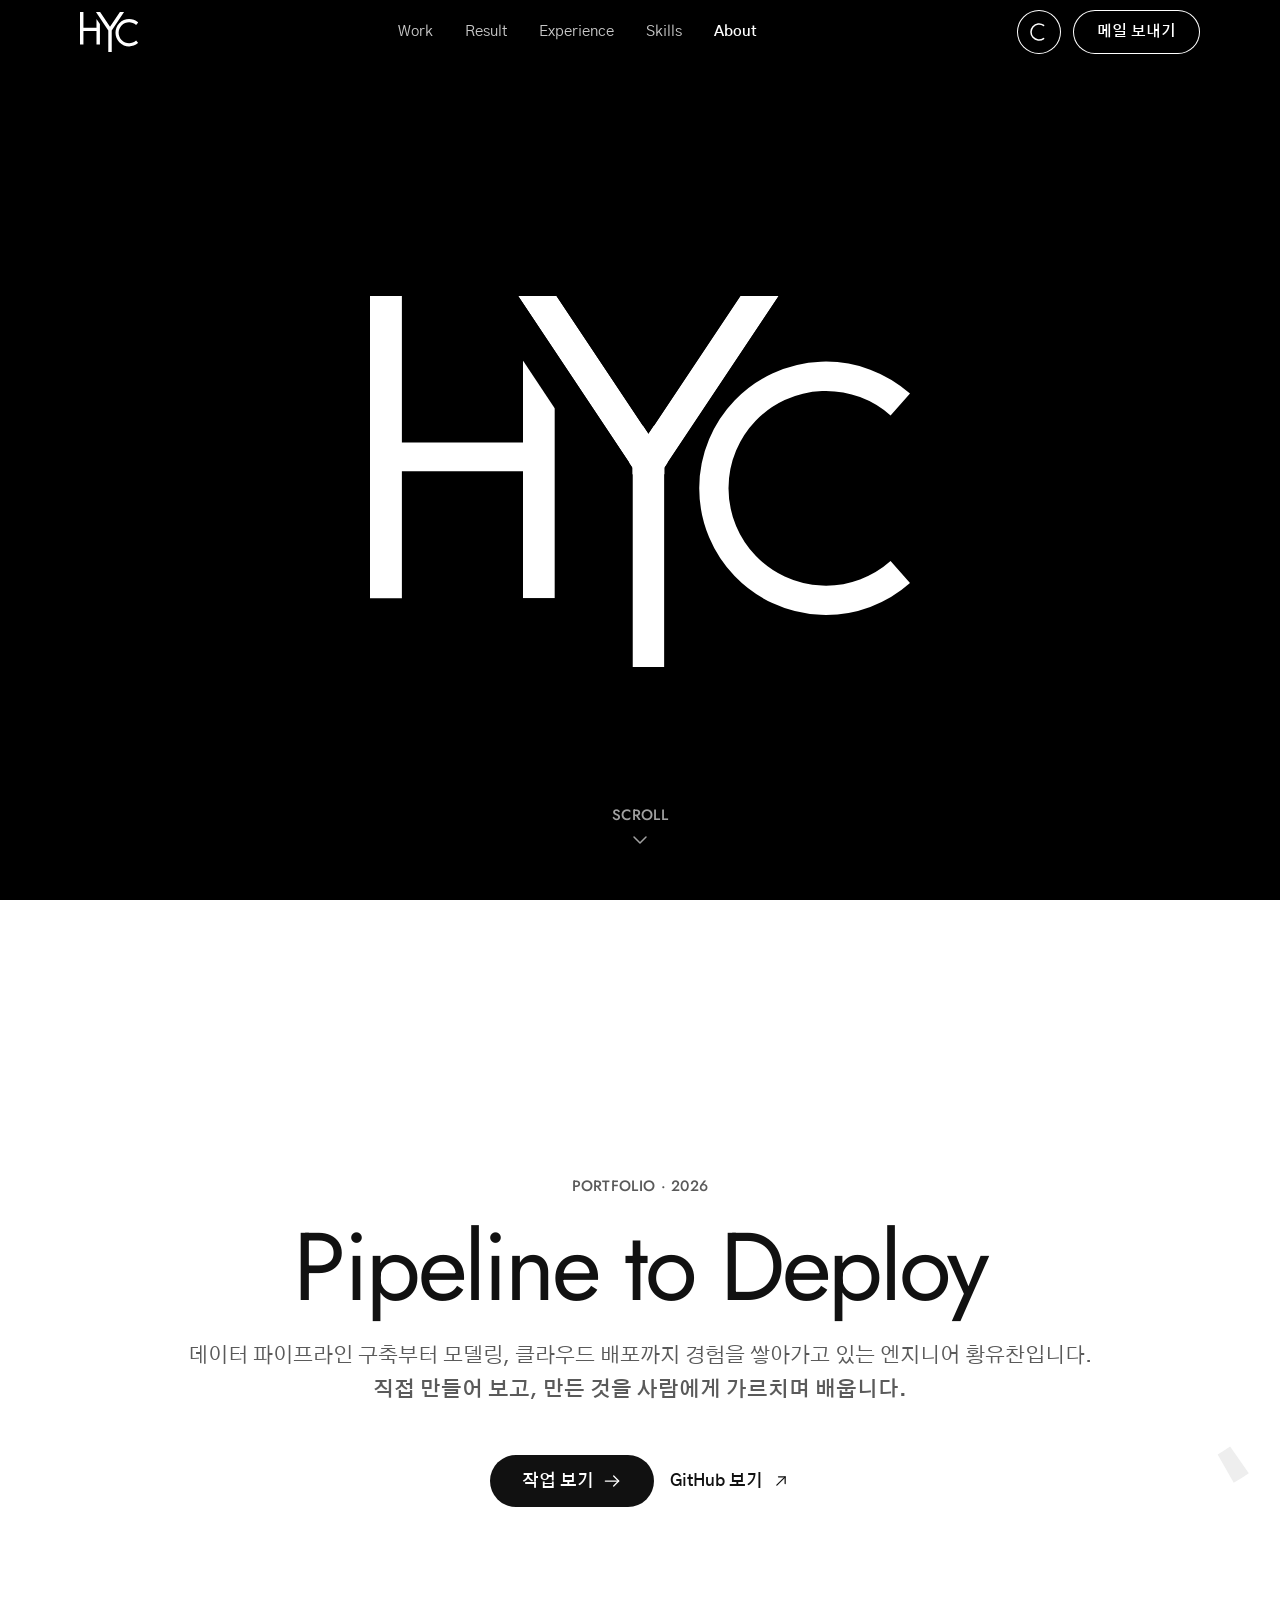
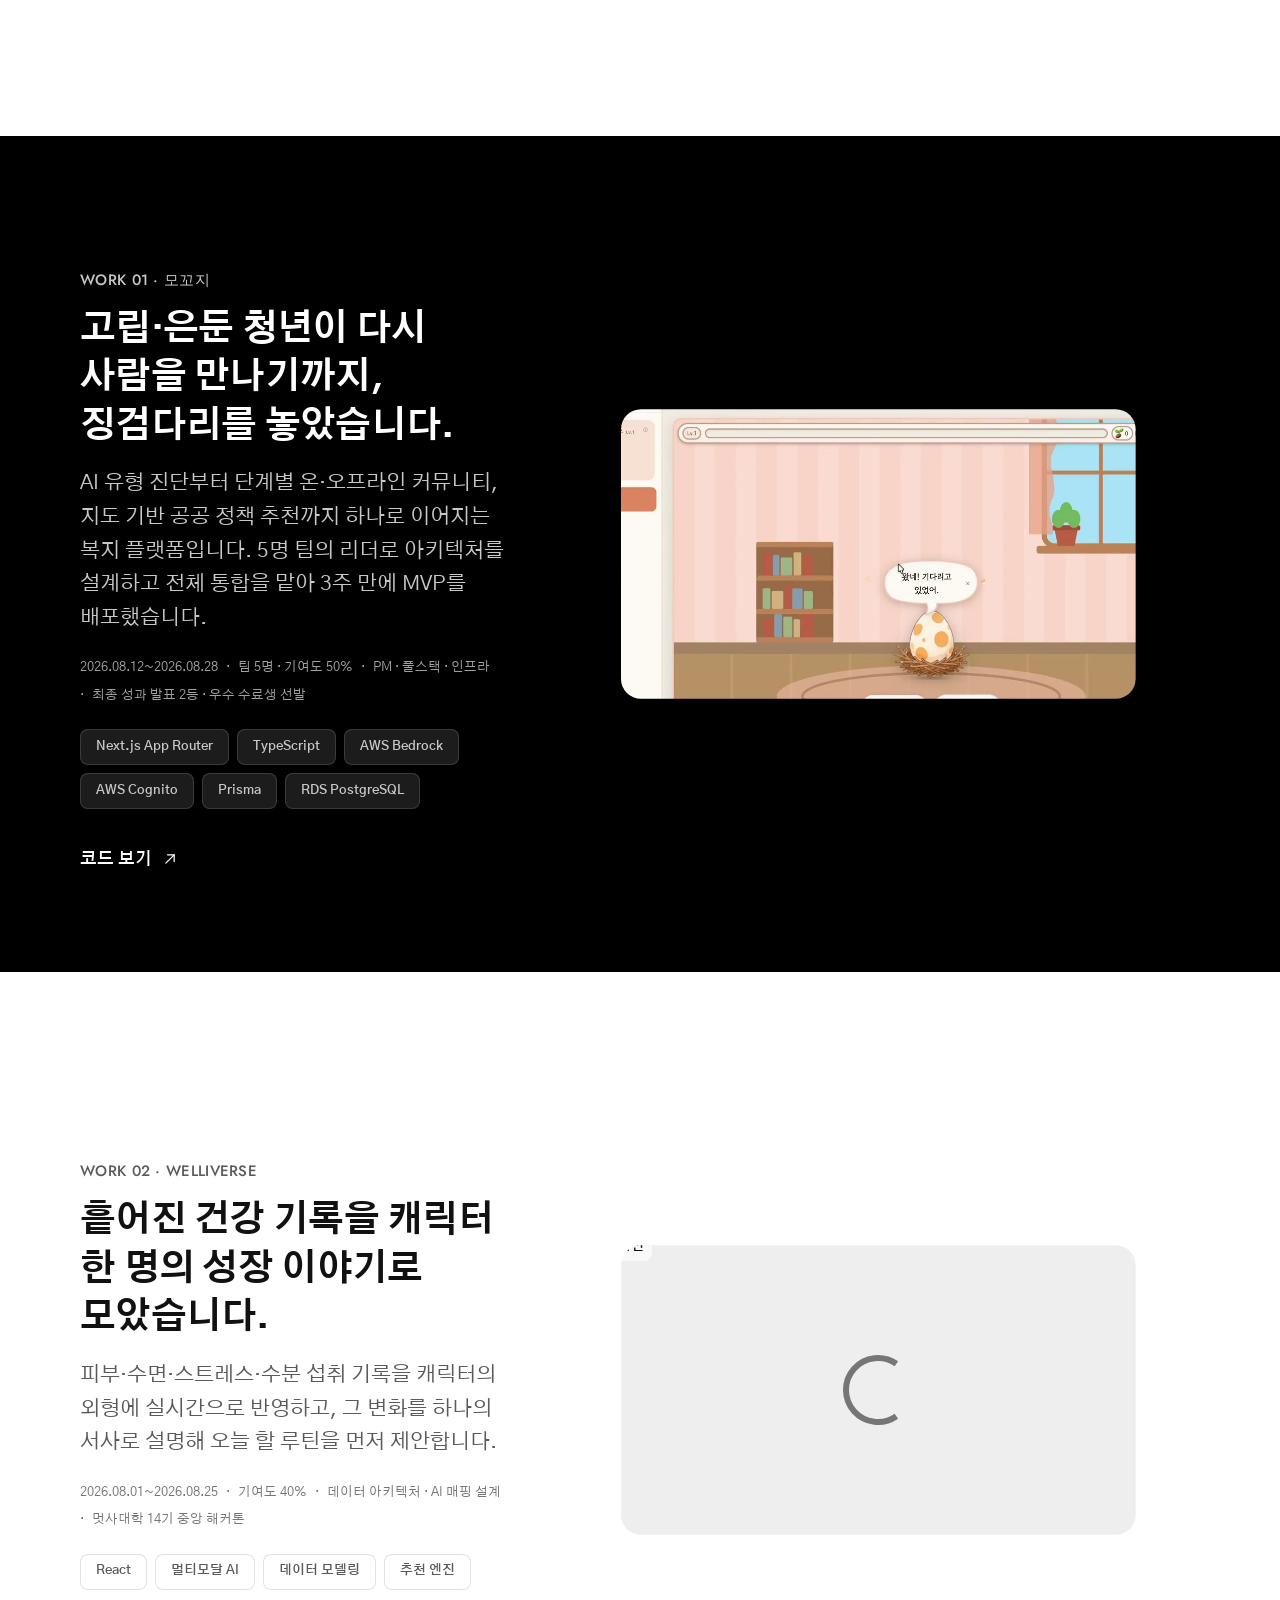
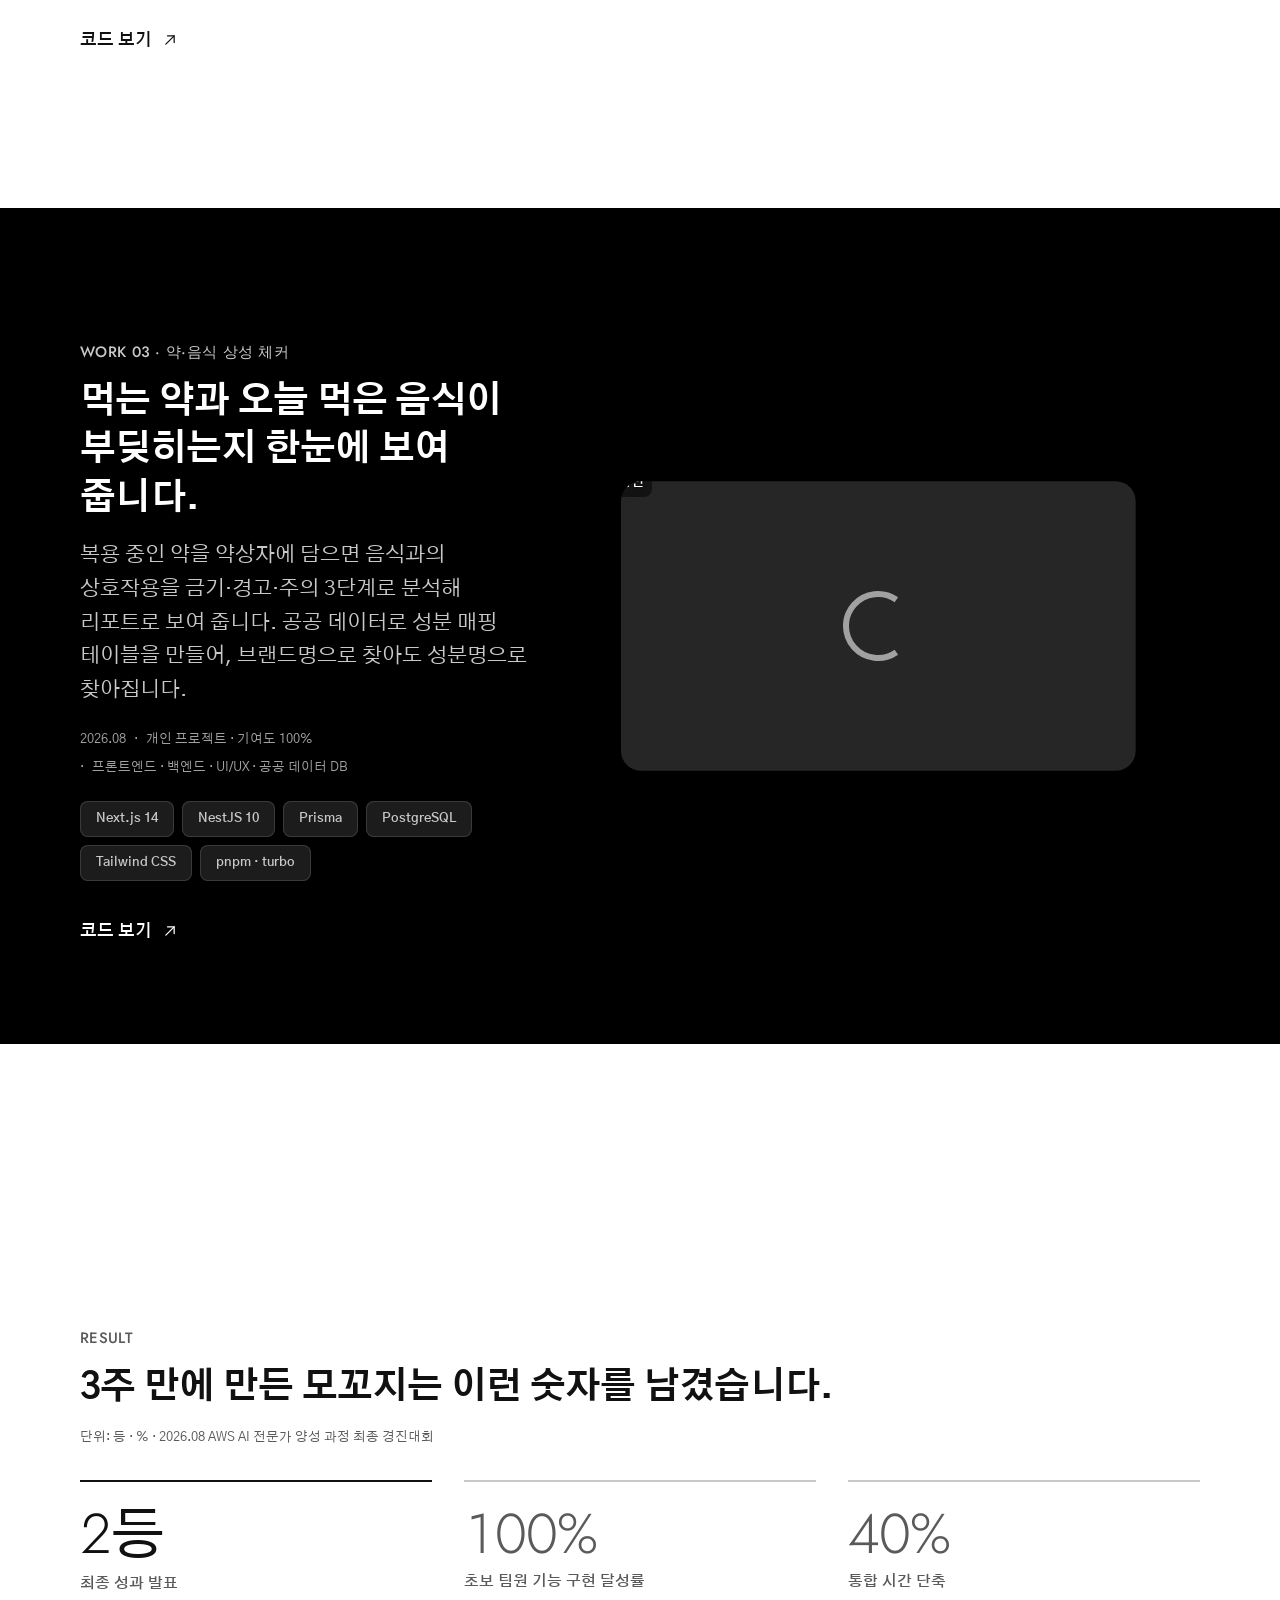
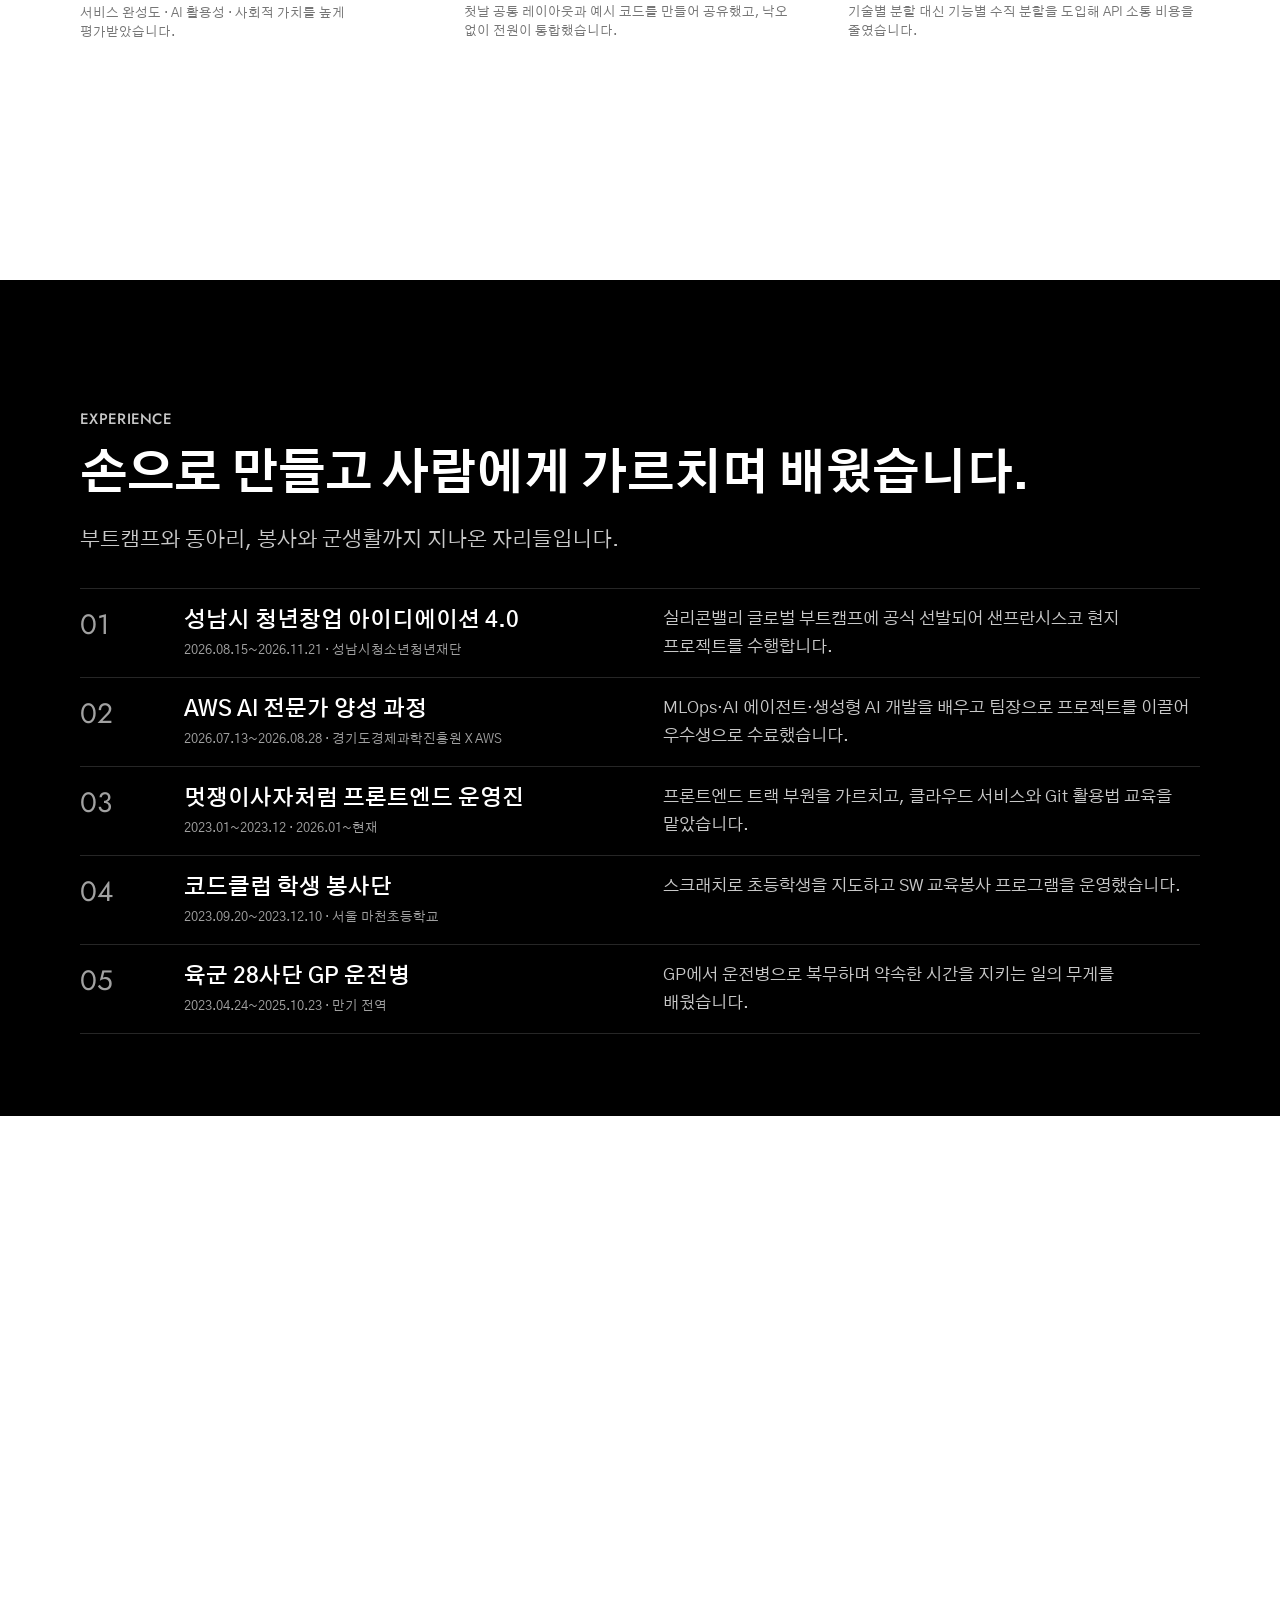
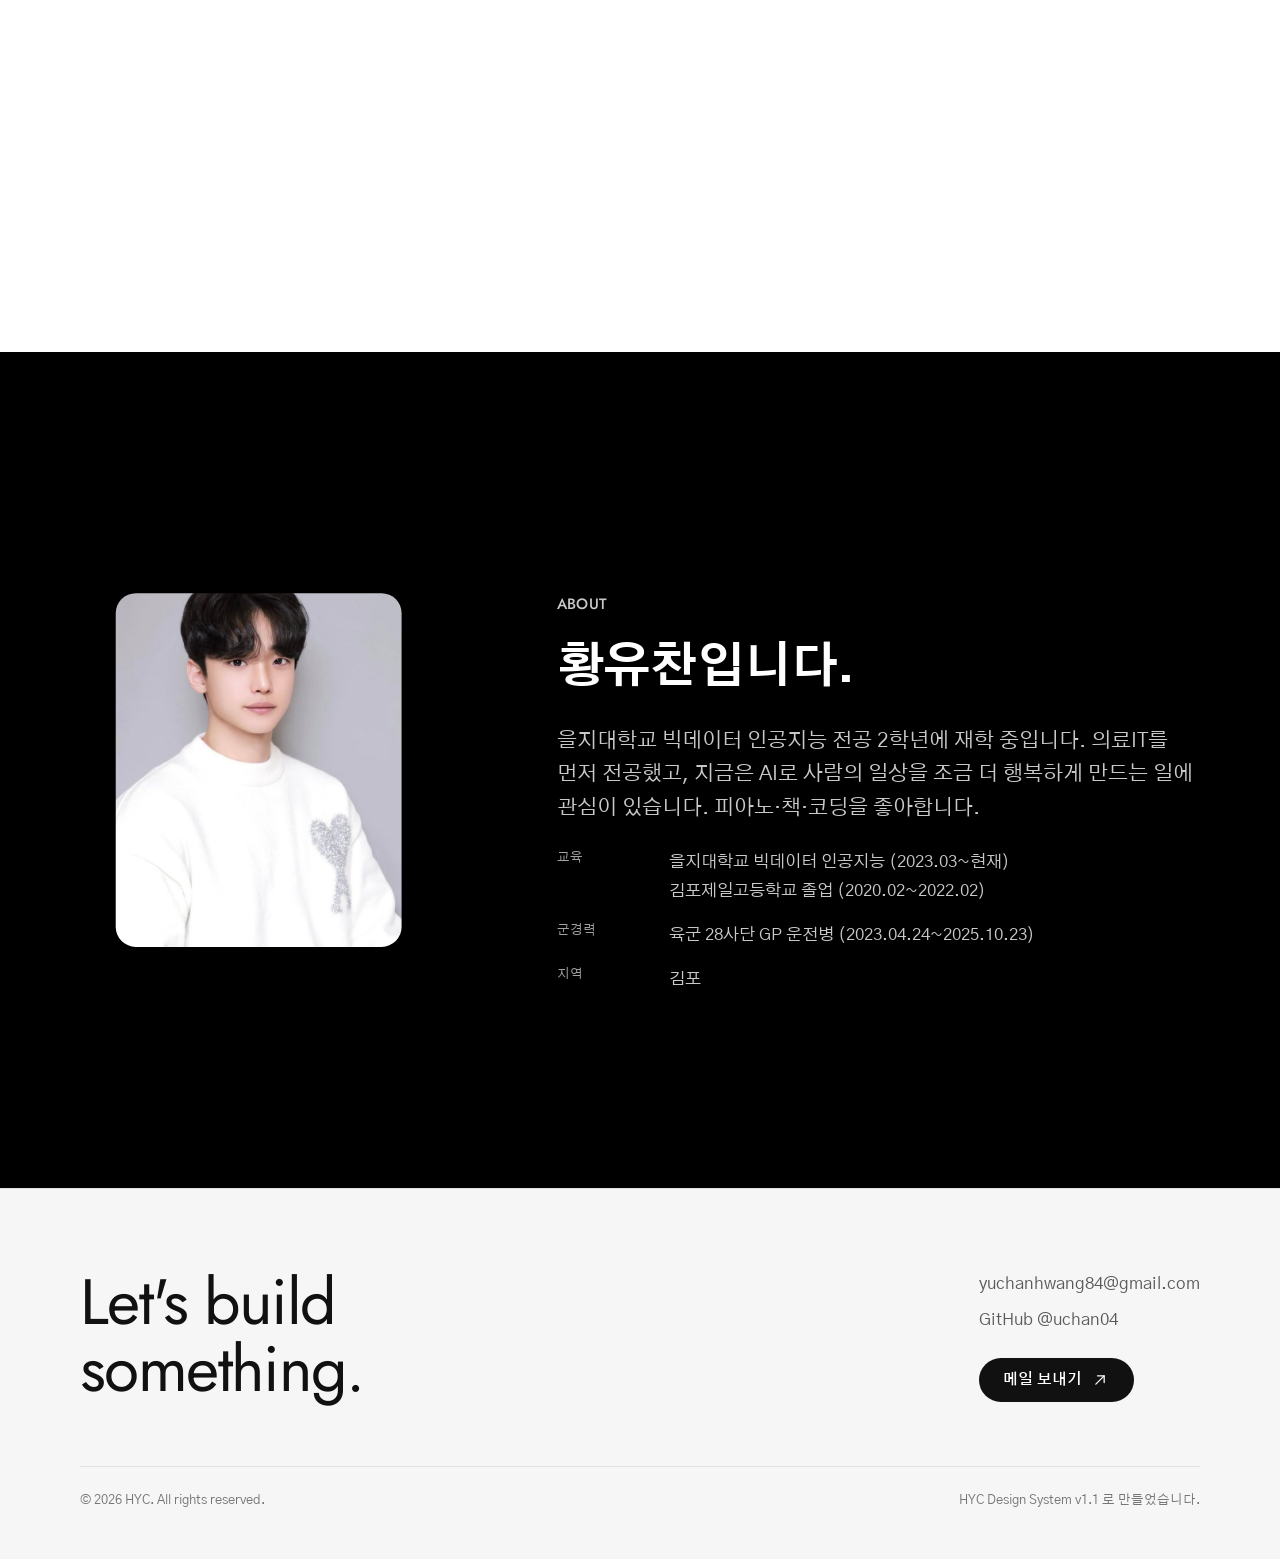
==== commit bc1f1cda: "섹션 밝음·어두움 교차 다시 맞춤 Work 04를 지우면서 Work 03(Dark)과 Result(Dark)가 붙어, 뒤쪽 네 섹션을 뒤집음 - Result Light · Expe" ====
--- a/index.html
+++ b/index.html
@@ -295,8 +295,8 @@
     </div>
   </section>
 
-  <!-- ── Result (Dark) — Chart/Stat · 강조는 1개 ── -->
-  <section class="section" id="result" data-theme="dark">
+  <!-- ── Result (Light) — Chart/Stat · 강조는 1개 ── -->
+  <section class="section" id="result">
     <div class="page">
       <div class="section-header">
         <p class="t-eyebrow section-header__eyebrow">Result</p>
@@ -324,8 +324,8 @@
     </div>
   </section>
 
-  <!-- ── Experience (Light) — Section Header + List Row ── -->
-  <section class="section" id="experience">
+  <!-- ── Experience (Dark) — Section Header + List Row ── -->
+  <section class="section" id="experience" data-theme="dark">
     <div class="page">
       <div class="section-header">
         <p class="t-eyebrow section-header__eyebrow">Experience</p>
@@ -388,8 +388,8 @@
     </div>
   </section>
 
-  <!-- ── Skills (Dark) — 카드를 나열하지 않고 행으로 쌓습니다 ── -->
-  <section class="section" id="skills" data-theme="dark">
+  <!-- ── Skills (Light) — 카드를 나열하지 않고 행으로 쌓습니다 ── -->
+  <section class="section" id="skills">
     <div class="page">
       <div class="section-header">
         <p class="t-eyebrow section-header__eyebrow">Skills</p>
@@ -425,8 +425,8 @@
     </div>
   </section>
 
-  <!-- ── About (Light) — 프로필 사진은 원본 비율·컬러, 모서리만 radius/lg ── -->
-  <section class="section" id="about">
+  <!-- ── About (Dark) — 프로필 사진은 원본 비율·컬러, 모서리만 radius/lg ── -->
+  <section class="section" id="about" data-theme="dark">
     <div class="page about">
       <div class="media media--portrait">
         <img src="images/profile.jpg?v=3" alt="황유찬 프로필 사진" width="900" height="1114" loading="lazy" decoding="async">
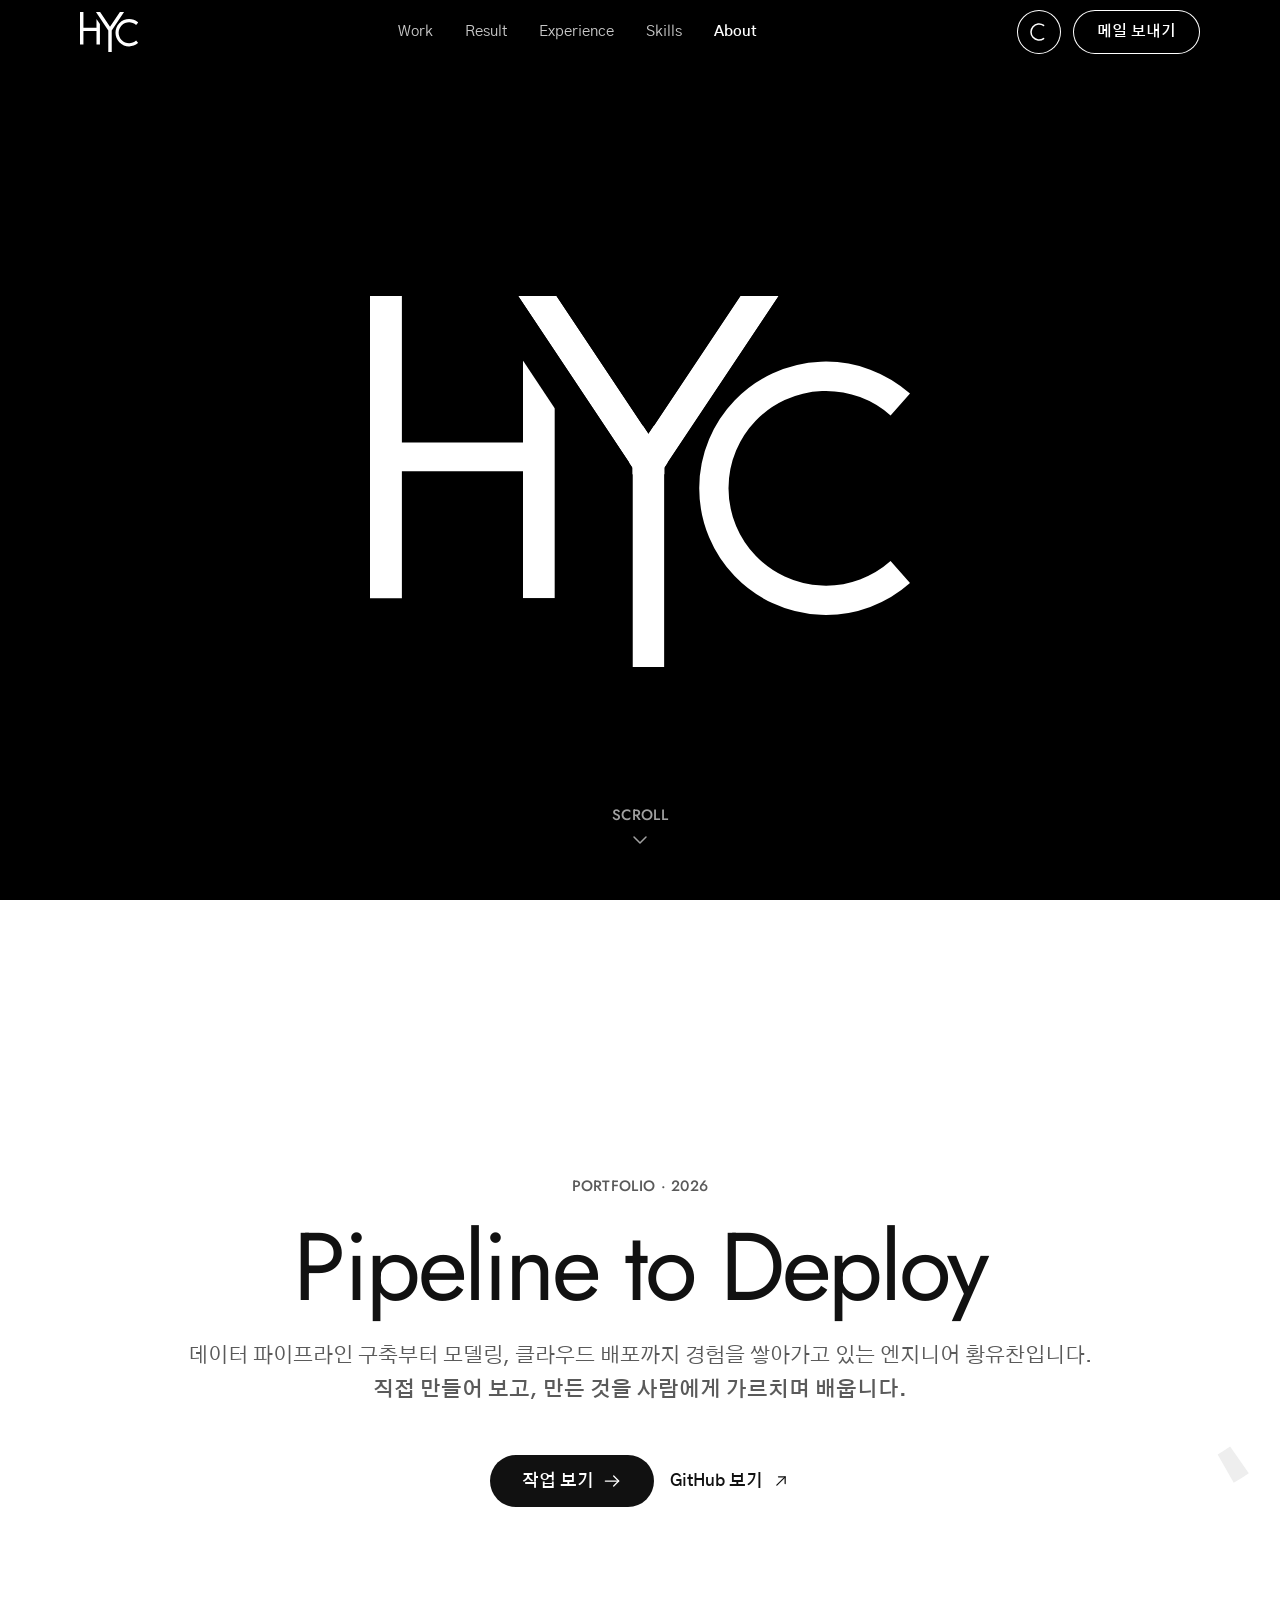
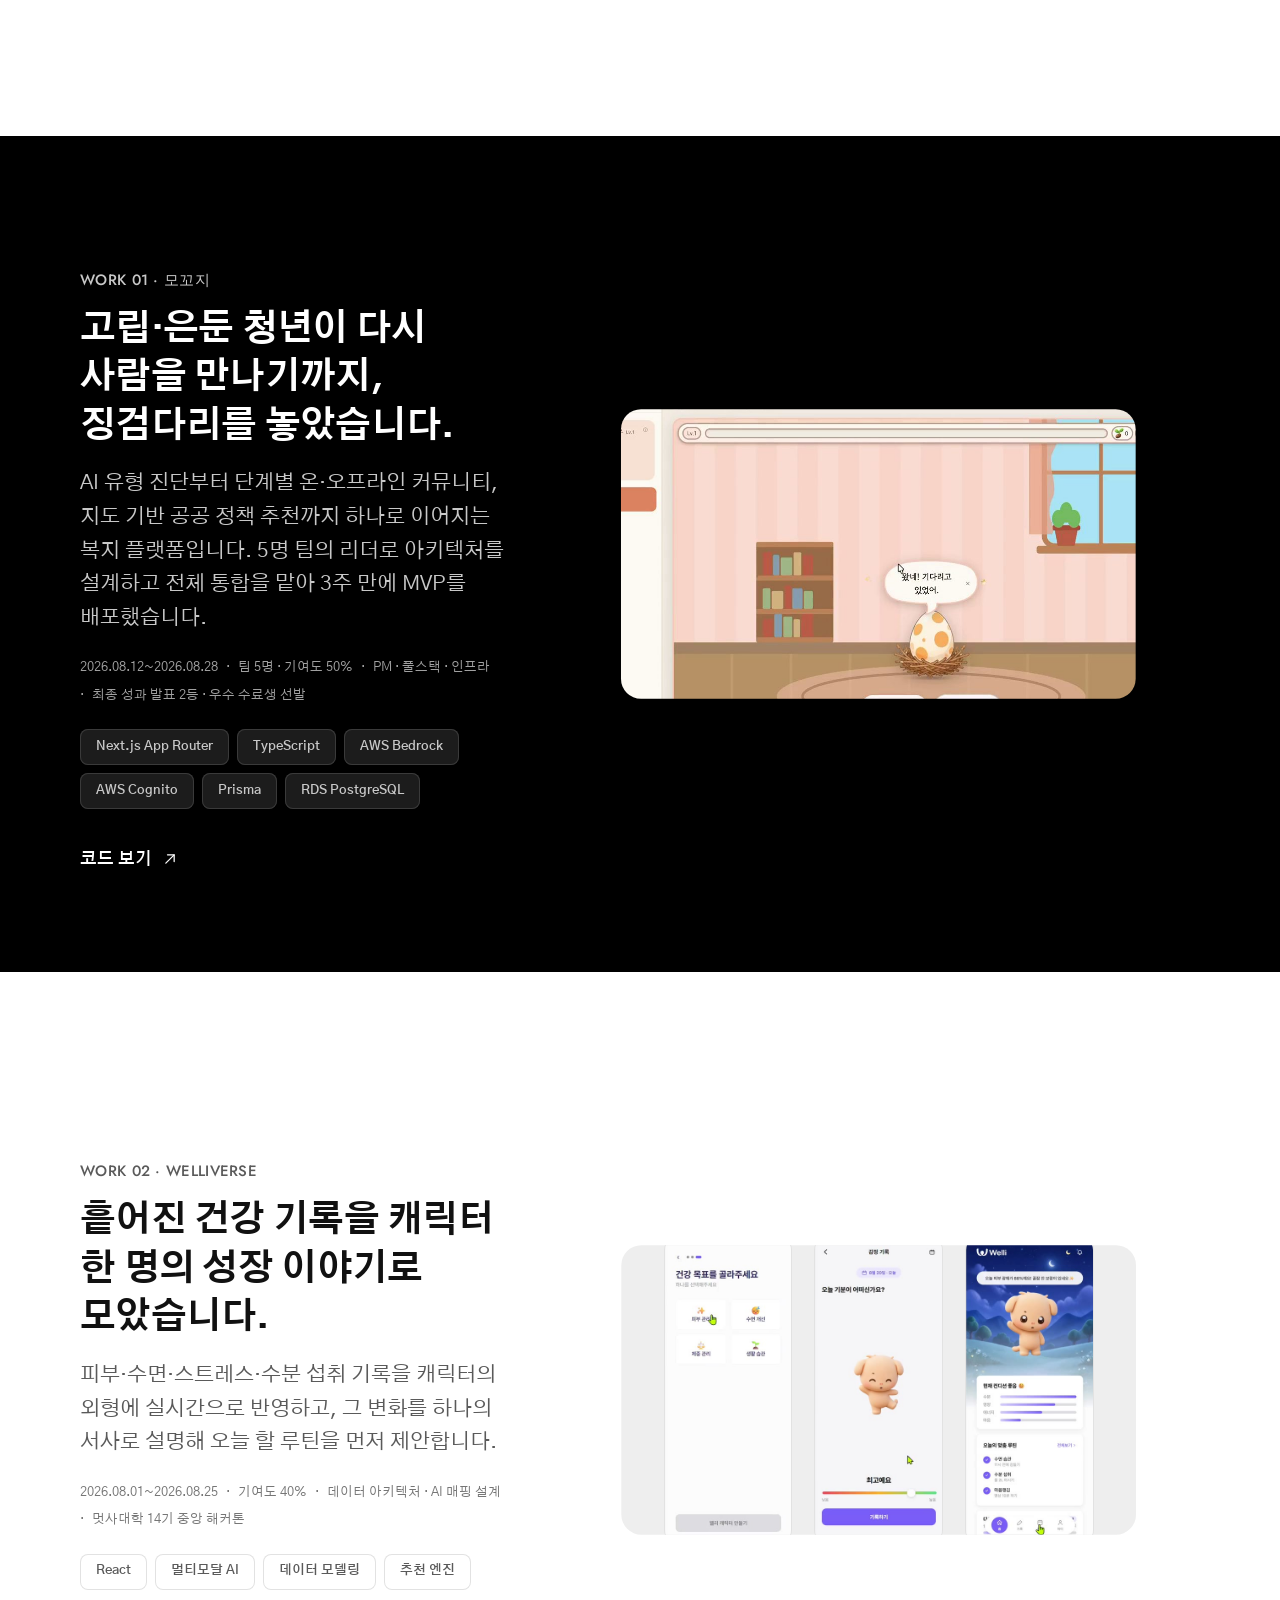
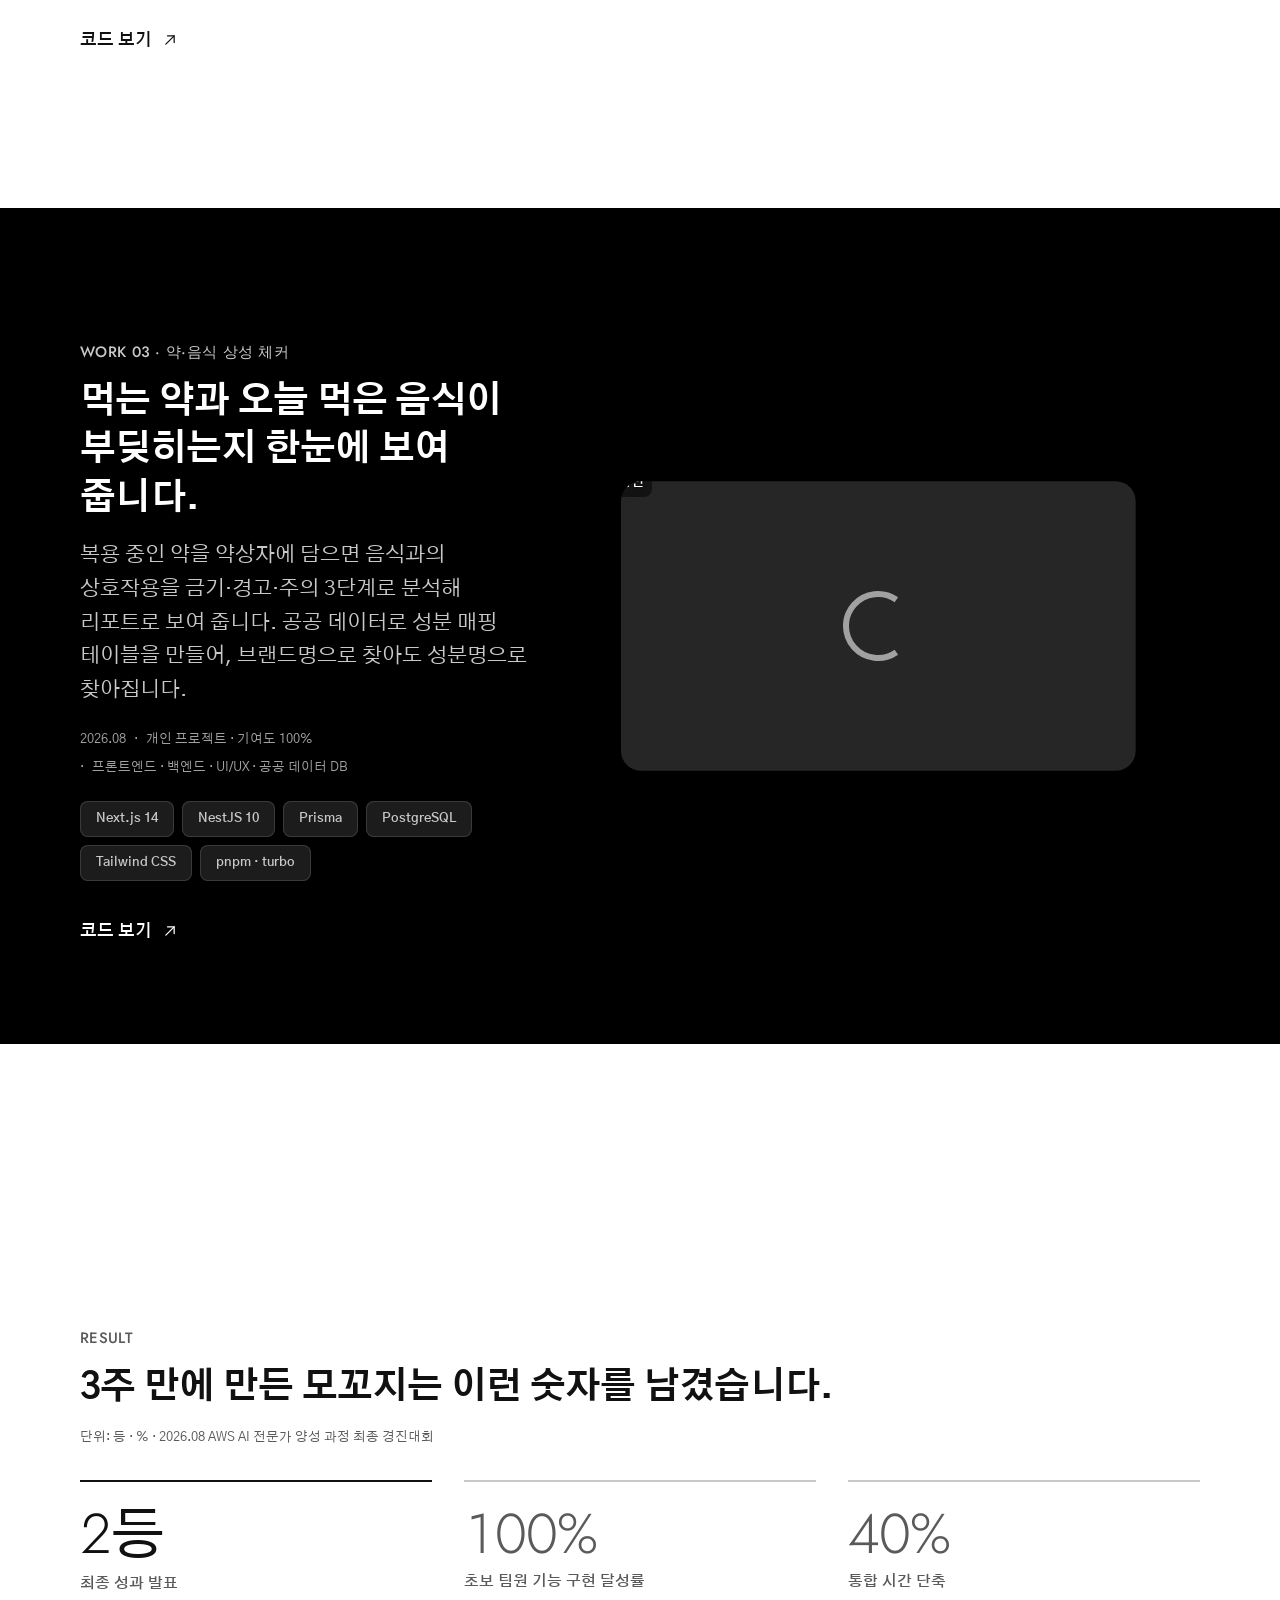
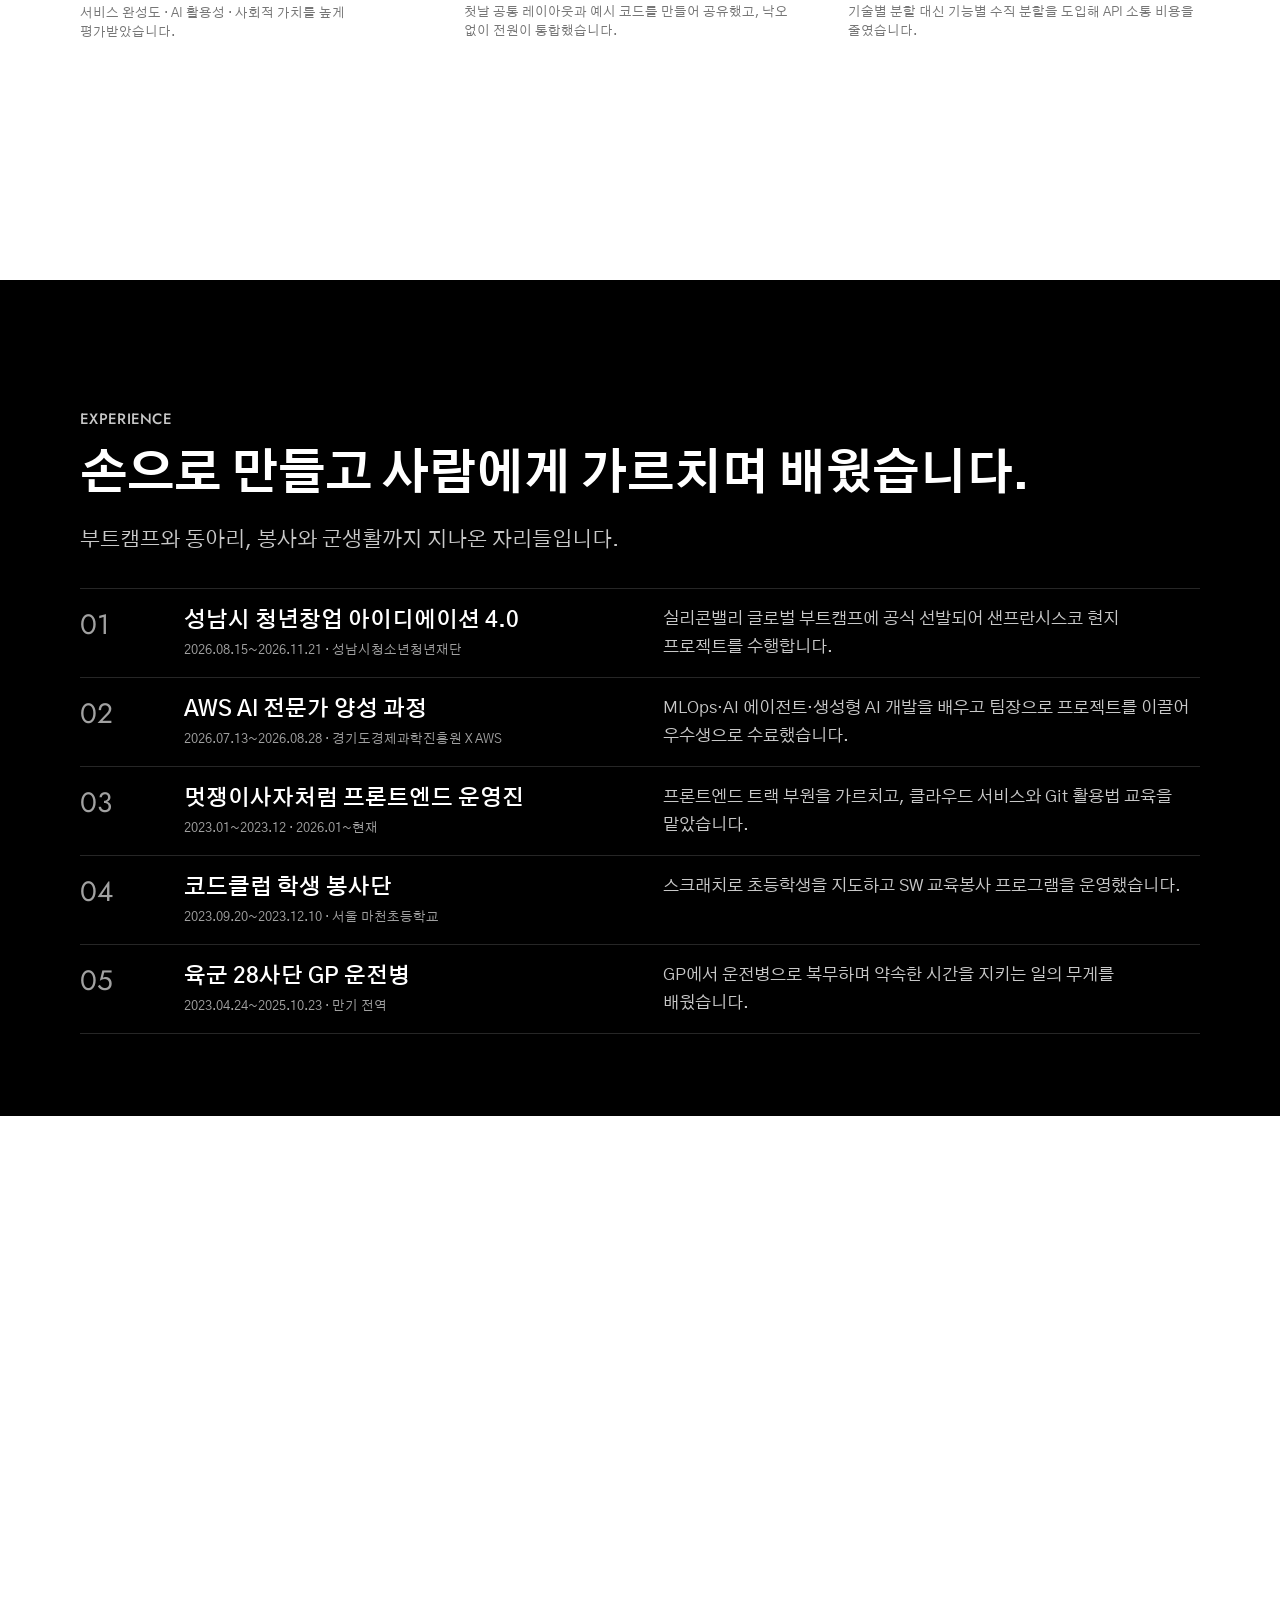
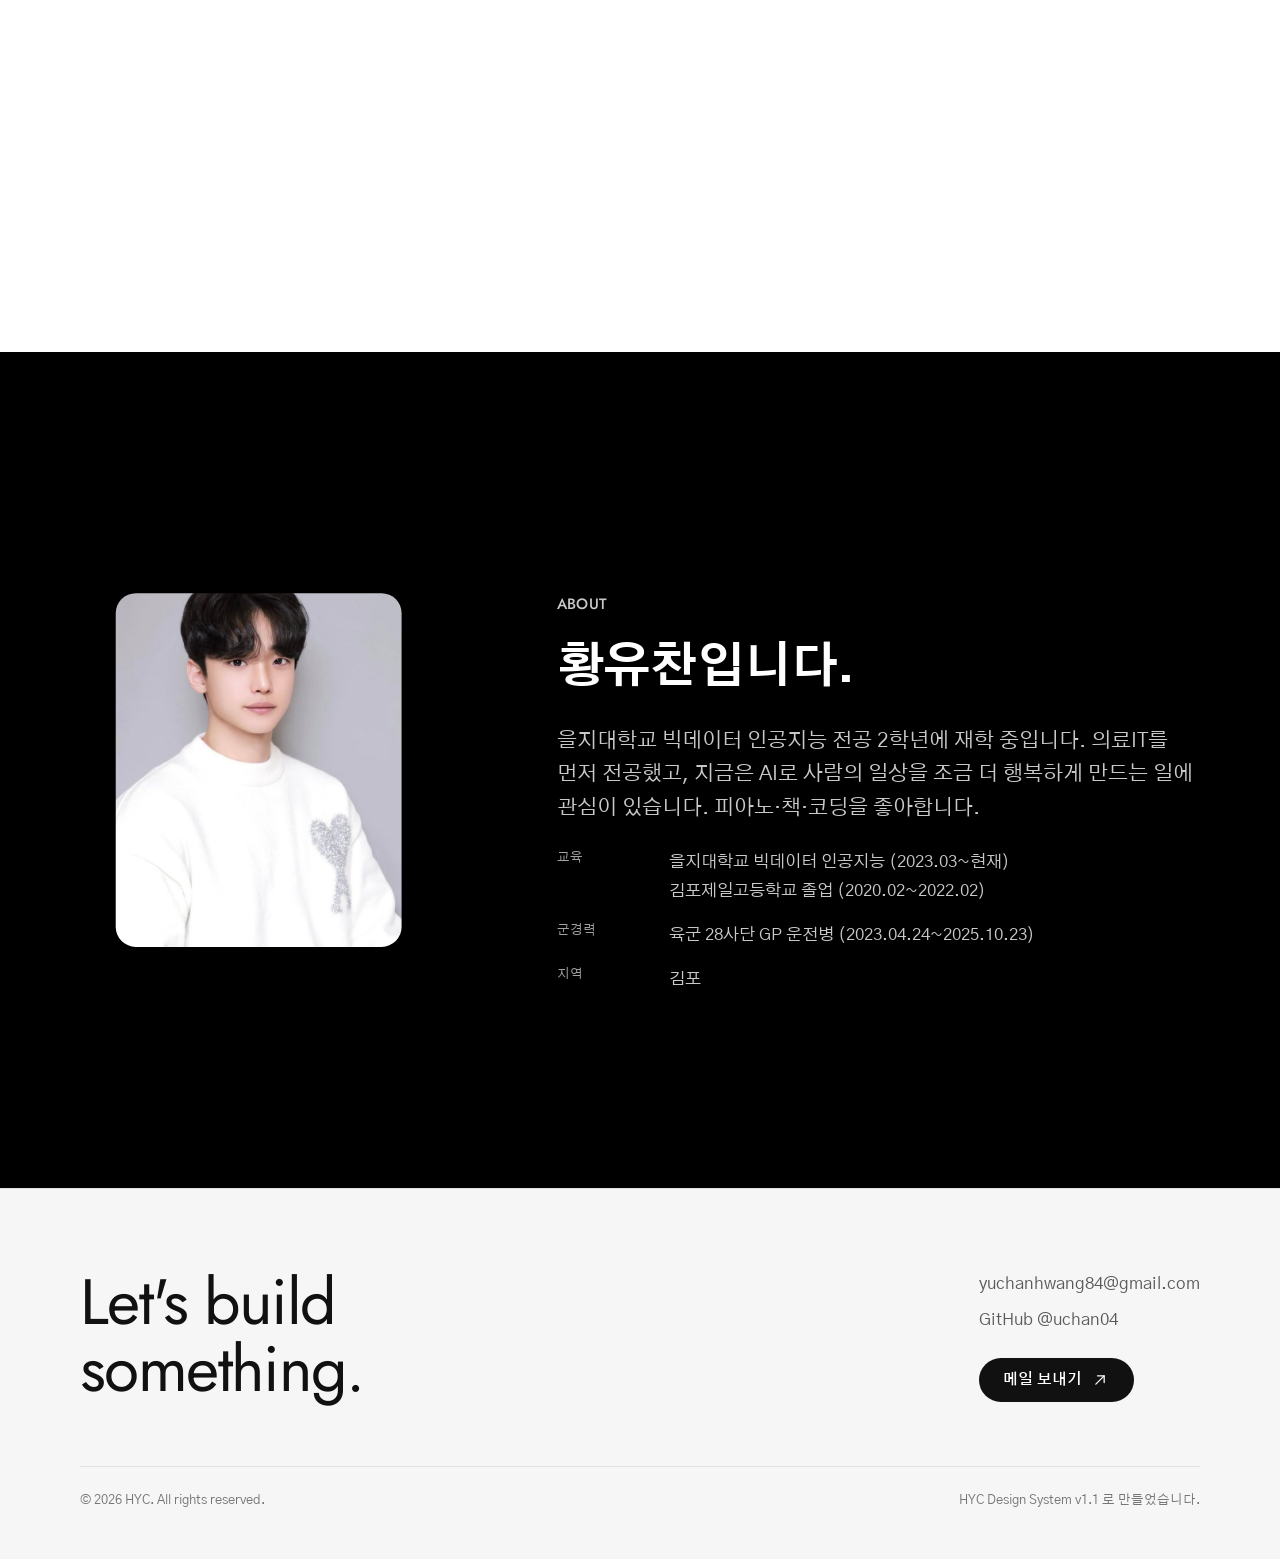
==== commit 31458af9: "Work 02 Welliverse: 모바일 시연 영상 3분할 - 5분 24초 세로 시연 녹화에서 세 장면을 골라 12초씩 3개 영상으로 편집   ① 건강 목표 → AI 캐릭터 생성" ====
--- a/index.html
+++ b/index.html
@@ -16,8 +16,8 @@
 <link rel="preconnect" href="https://fonts.googleapis.com">
 <link rel="preconnect" href="https://fonts.gstatic.com" crossorigin>
 <link rel="stylesheet" href="https://fonts.googleapis.com/css2?family=Jost:wght@300;400;500&family=Gothic+A1:wght@400;600;700&display=swap">
-<link rel="stylesheet" href="tokens.css?v=7">
-<link rel="stylesheet" href="styles.css?v=7">
+<link rel="stylesheet" href="tokens.css?v=8">
+<link rel="stylesheet" href="styles.css?v=8">
 
 <!-- 첫 페인트 전에 모드를 정해 깜빡임을 막습니다 -->
 <script>
@@ -245,9 +245,17 @@
         </div>
       </div>
 
-      <div class="media media--tile">
-        <svg class="media__aperture" viewBox="0 0 24 24" aria-hidden="true"><use href="#aperture-ring"/></svg>
-        <span class="media-tag">가상 화면</span>
+      <!-- 실제 서비스 시연 녹화(모바일 화면) — 세 장면을 나란히, 화면에 보일 때만 소리 없이 반복 재생 -->
+      <div class="media media--tile media--phones">
+        <video class="media__video" src="videos/welliverse-1.mp4?v=1" poster="images/welliverse-1.jpg?v=1"
+               width="300" height="720" muted loop playsinline preload="none" controls
+               aria-label="Welliverse 화면 녹화 1 — 건강 목표를 고르면 AI가 나를 닮은 캐릭터를 만듭니다"></video>
+        <video class="media__video" src="videos/welliverse-2.mp4?v=1" poster="images/welliverse-2.jpg?v=1"
+               width="300" height="720" muted loop playsinline preload="none" controls
+               aria-label="Welliverse 화면 녹화 2 — 기분과 물 섭취를 기록하면 캐릭터 표정과 상태가 바로 바뀝니다"></video>
+        <video class="media__video" src="videos/welliverse-3.mp4?v=1" poster="images/welliverse-3.jpg?v=1"
+               width="300" height="720" muted loop playsinline preload="none" controls
+               aria-label="Welliverse 화면 녹화 3 — 오늘의 루틴을 마치면 AI가 건강을 분석하고 캐릭터가 성장합니다"></video>
       </div>
     </div>
   </section>
@@ -483,6 +491,6 @@
   </div>
 </footer>
 
-<script src="app.js?v=7" defer></script>
+<script src="app.js?v=8" defer></script>
 </body>
 </html>
--- a/styles.css
+++ b/styles.css
@@ -295,6 +295,24 @@
 .media--portrait > img { filter: none; }                            /* 프로필 사진만 원본 컬러 */
 .media > video { display: block; width: 100%; height: 100%; object-fit: cover; }   /* 작업물 화면 녹화 — 화면은 사진이 아니라 컬러 그대로 */
 
+/* 모바일 화면 녹화 3개를 나란히 — 세로 화면을 가로 칸 높이에 맞춰 가운데 정렬합니다.
+   높이는 칸 높이의 84%와 칸 너비로 들어가는 최대 높이 중 작은 쪽 (5:12 화면 3개 + 사이 간격) */
+.media--phones {
+  container-type: size;
+  display: flex; justify-content: center; align-items: center;
+  gap: clamp(8px, 3cqw, var(--hyc-space-lg));
+}
+.media--phones > video {
+  width: auto;
+  height: min(84cqh, 65cqw);
+  aspect-ratio: 5 / 12;
+  border-radius: var(--hyc-radius-md);
+  box-shadow: 0 0 0 var(--hyc-stroke-hairline) var(--hyc-color-border-default);
+}
+@media (max-width: 767px) {
+  .media--phones { aspect-ratio: 4 / 3; }   /* 좁은 화면은 칸을 세로로 늘려 화면 3개가 너무 작아지지 않게 */
+}
+
 .media__aperture { width: 96px; height: 96px; color: var(--hyc-color-icon-secondary); }
 .media--square .media__aperture { width: 64px; height: 64px; }
 
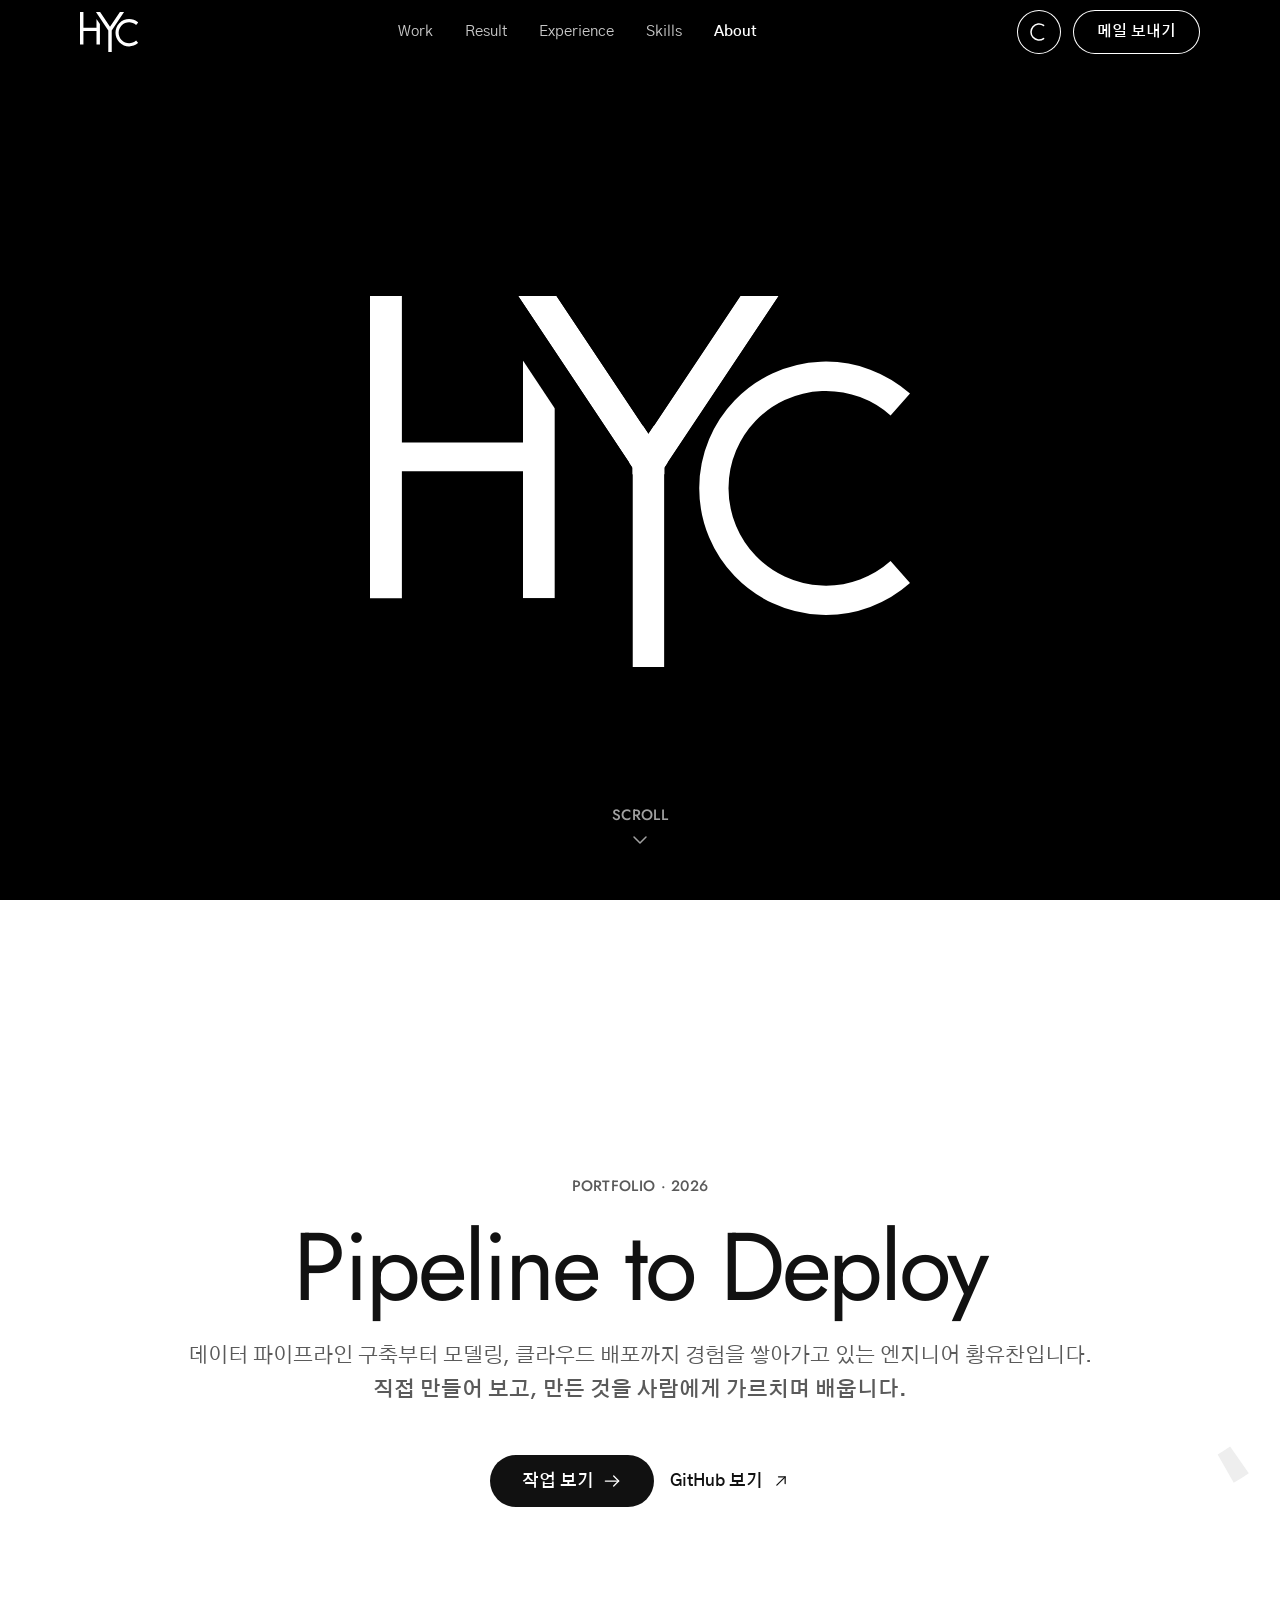
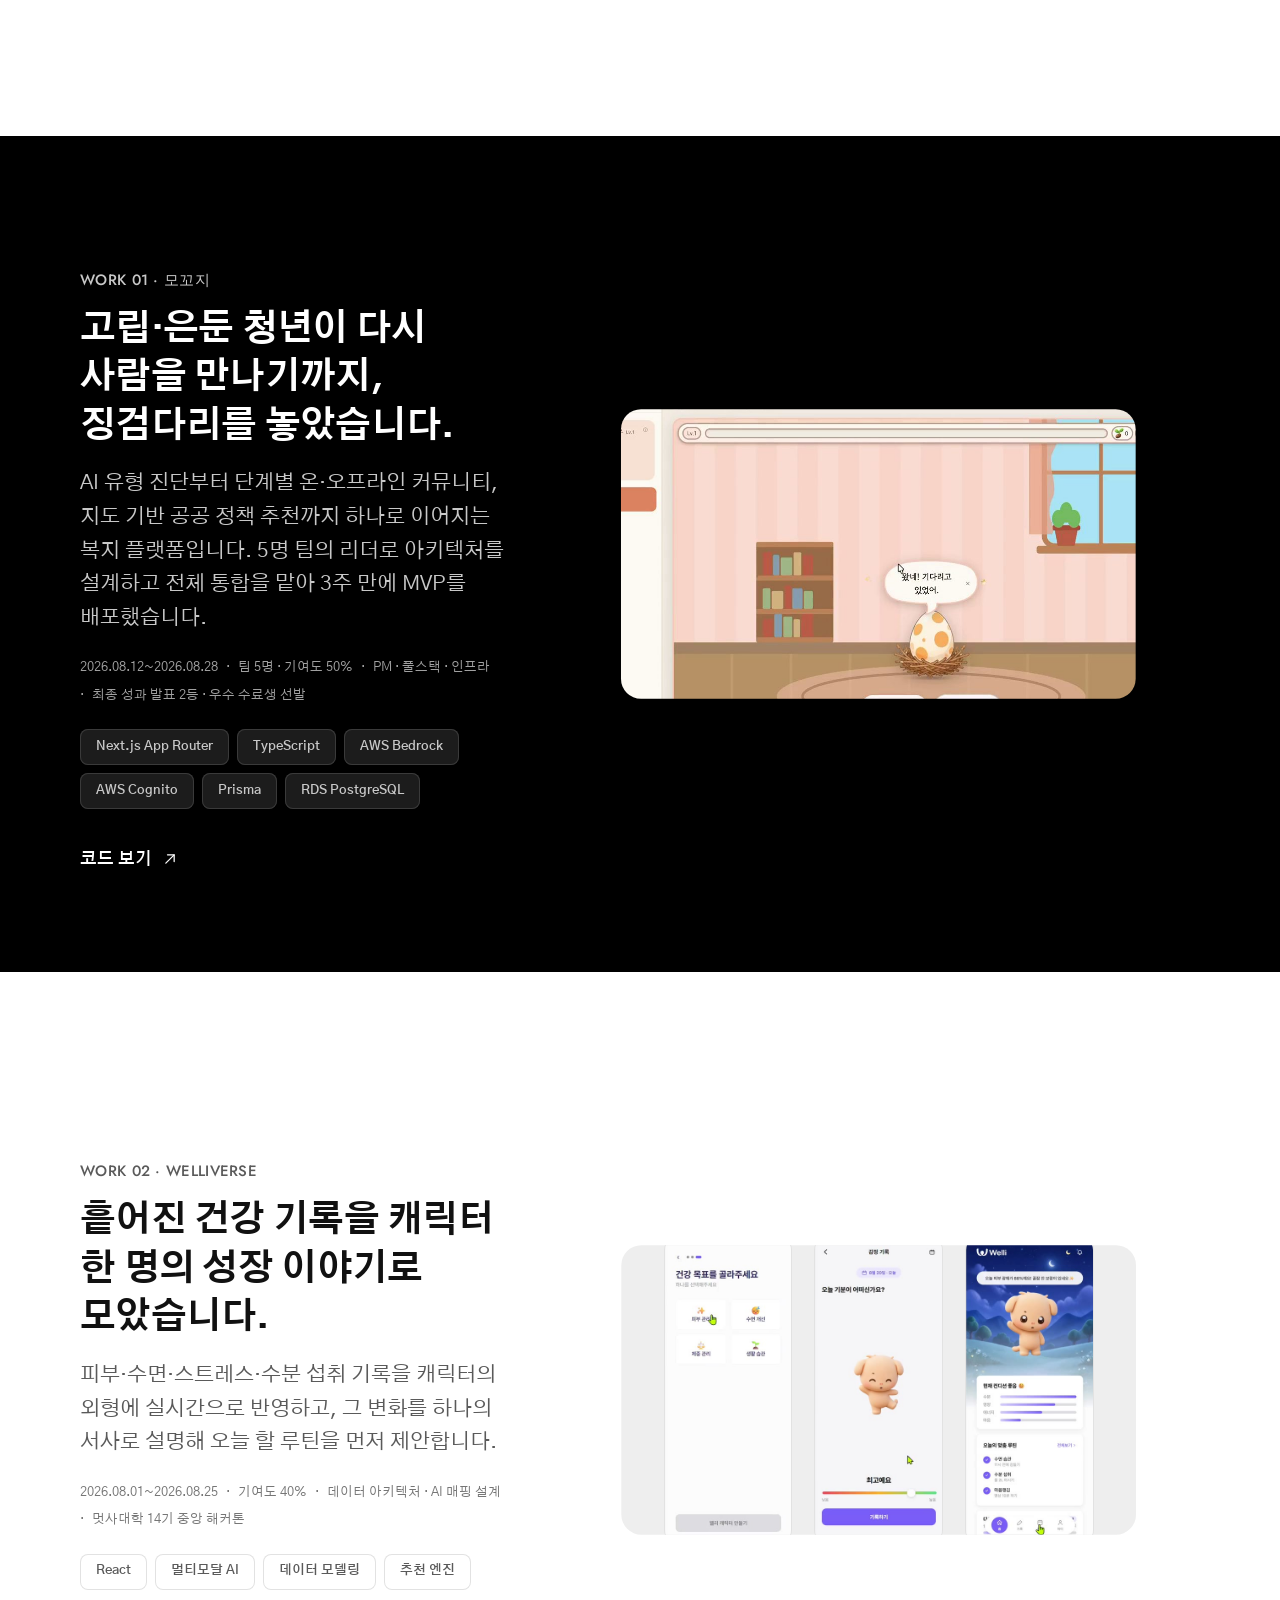
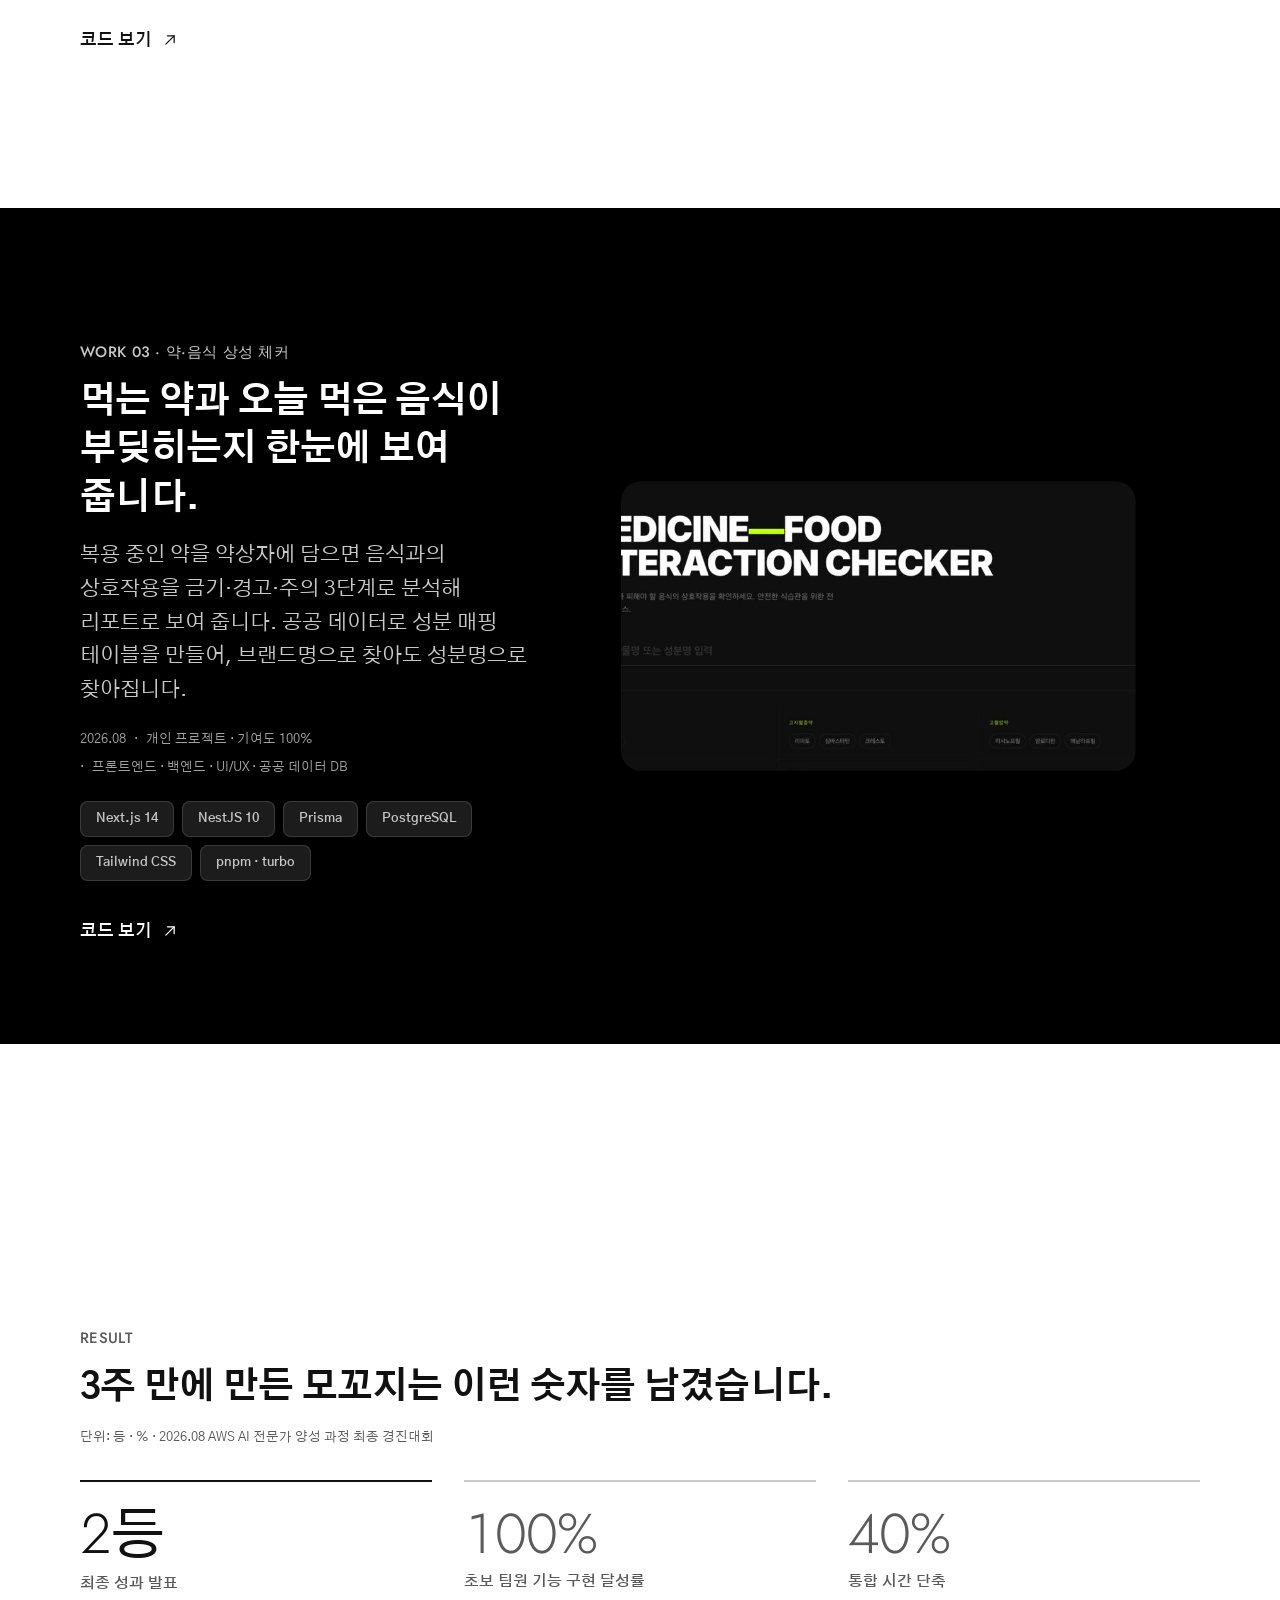
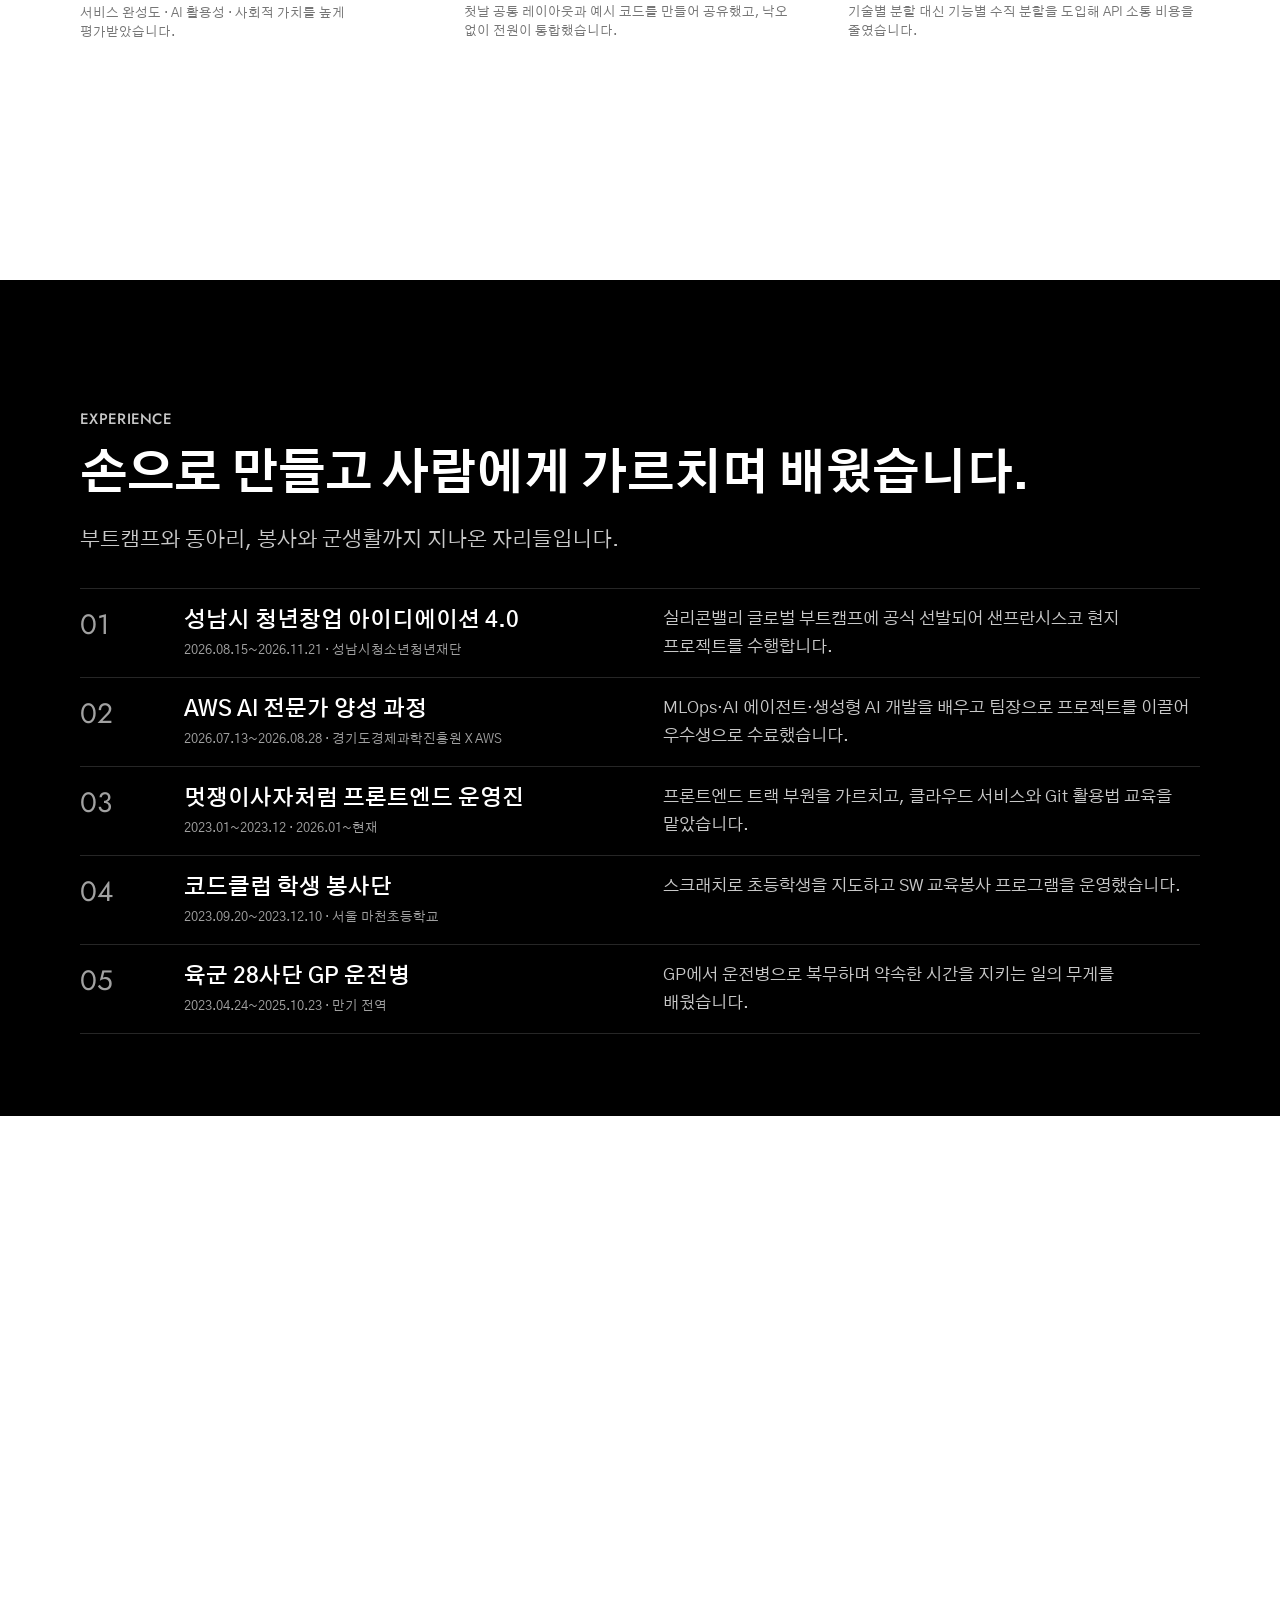
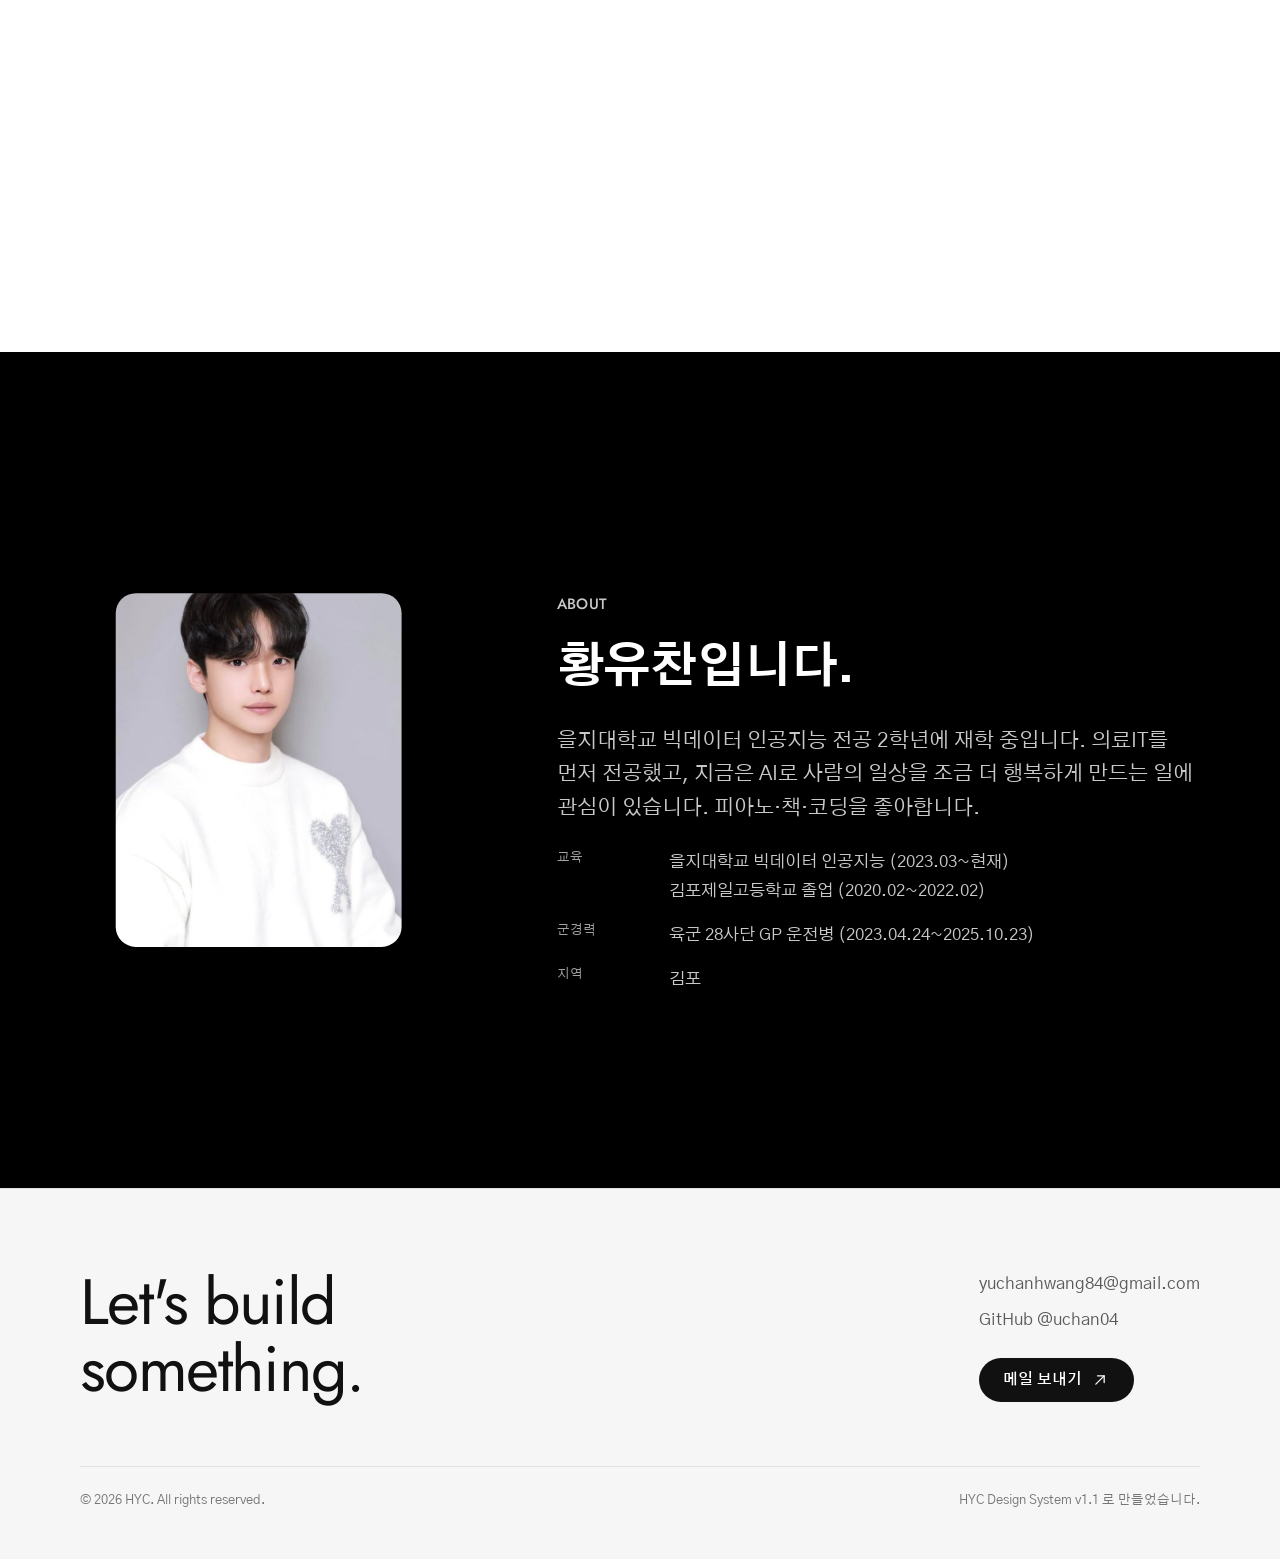
==== commit 635cd993: "Work 03 약·음식 상성 체커: 서비스 화면 녹화 영상 - 1분 29초 녹화에서 홈 → 약 검색·저장 → 내 약 상자 → 상호작용 분석·필터 장면만 골라 24초로 편집 - 브라" ====
--- a/index.html
+++ b/index.html
@@ -296,9 +296,11 @@
         </div>
       </div>
 
+      <!-- 실제 서비스 화면 녹화 — 화면에 보일 때만 소리 없이 반복 재생, 실제 화면이라 "가상 화면" 태그 없음 -->
       <div class="media media--tile">
-        <svg class="media__aperture" viewBox="0 0 24 24" aria-hidden="true"><use href="#aperture-ring"/></svg>
-        <span class="media-tag">가상 화면</span>
+        <video class="media__video" src="videos/mfcc.mp4?v=1" poster="images/mfcc-poster.jpg?v=1"
+               width="1024" height="576" muted loop playsinline preload="none" controls
+               aria-label="약·음식 상성 체커 화면 녹화 — 약 검색과 저장, 내 약 상자, 음식 상호작용 분석"></video>
       </div>
     </div>
   </section>
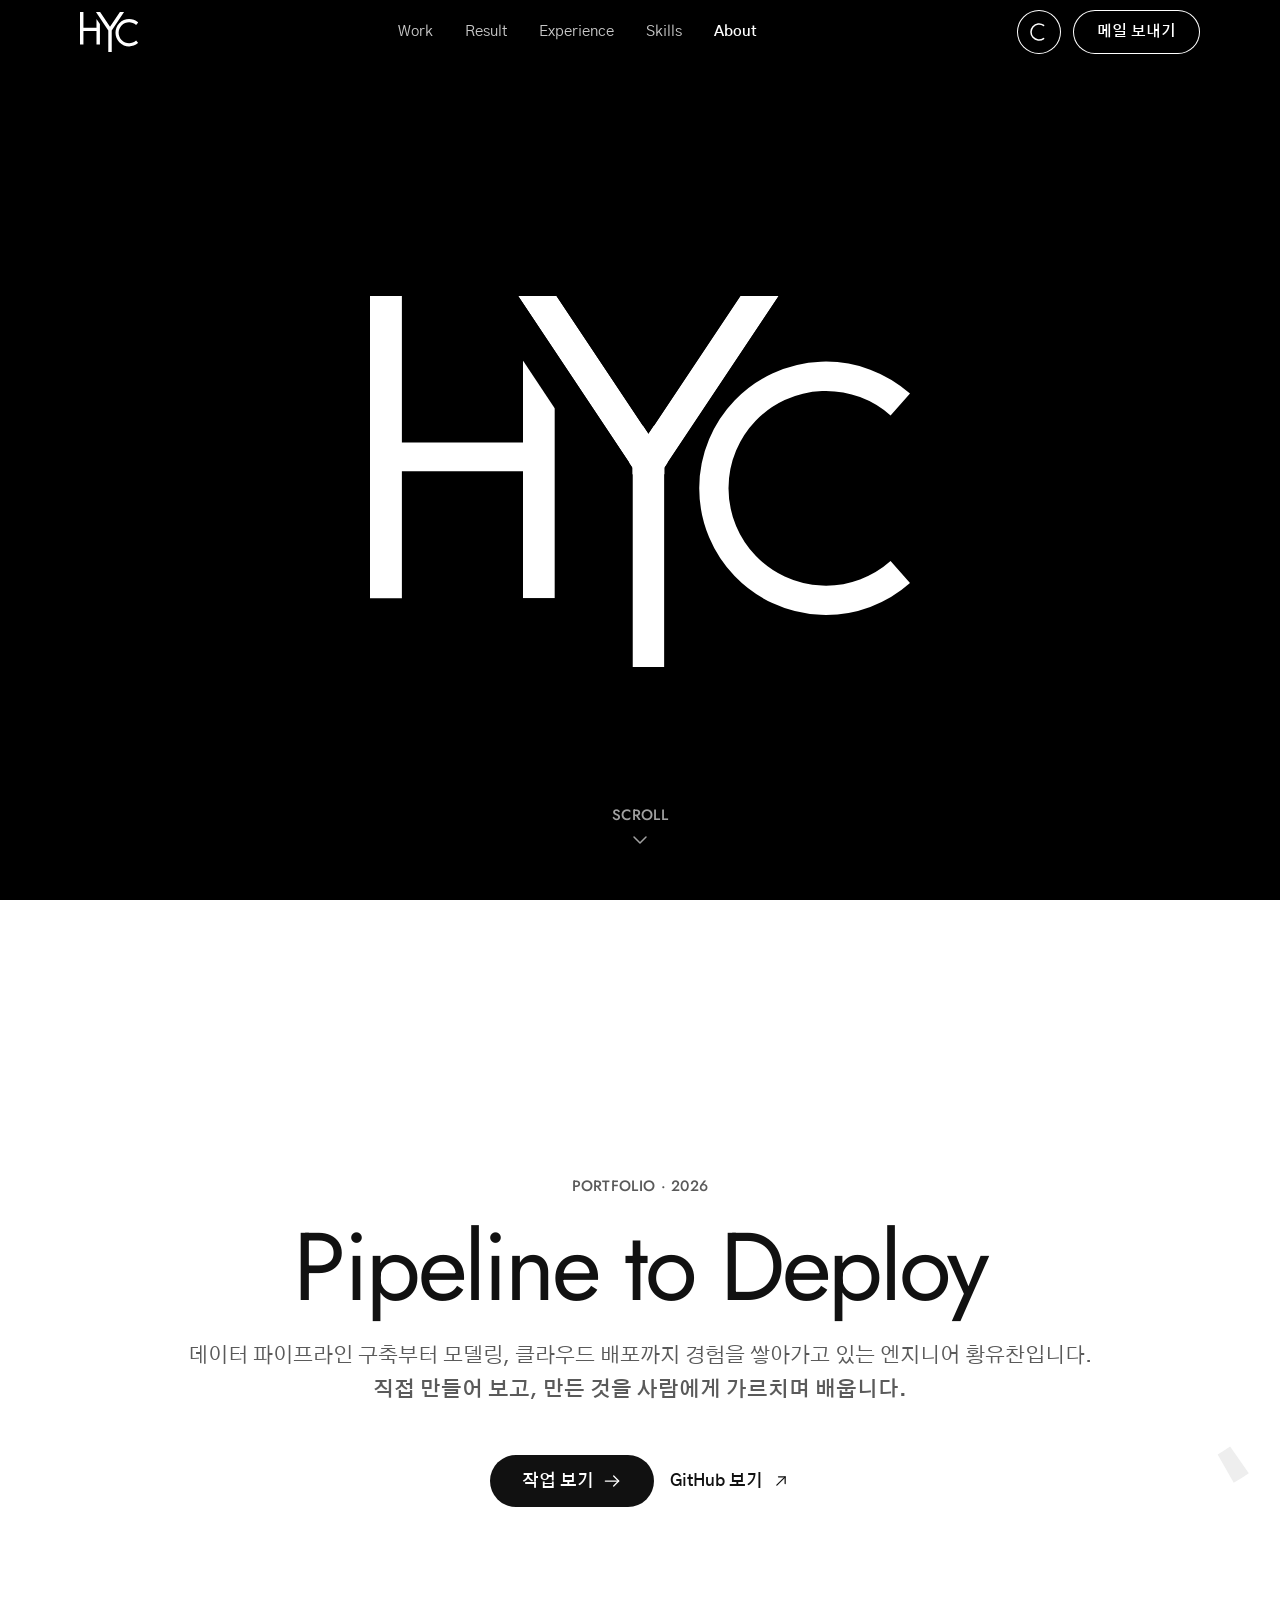
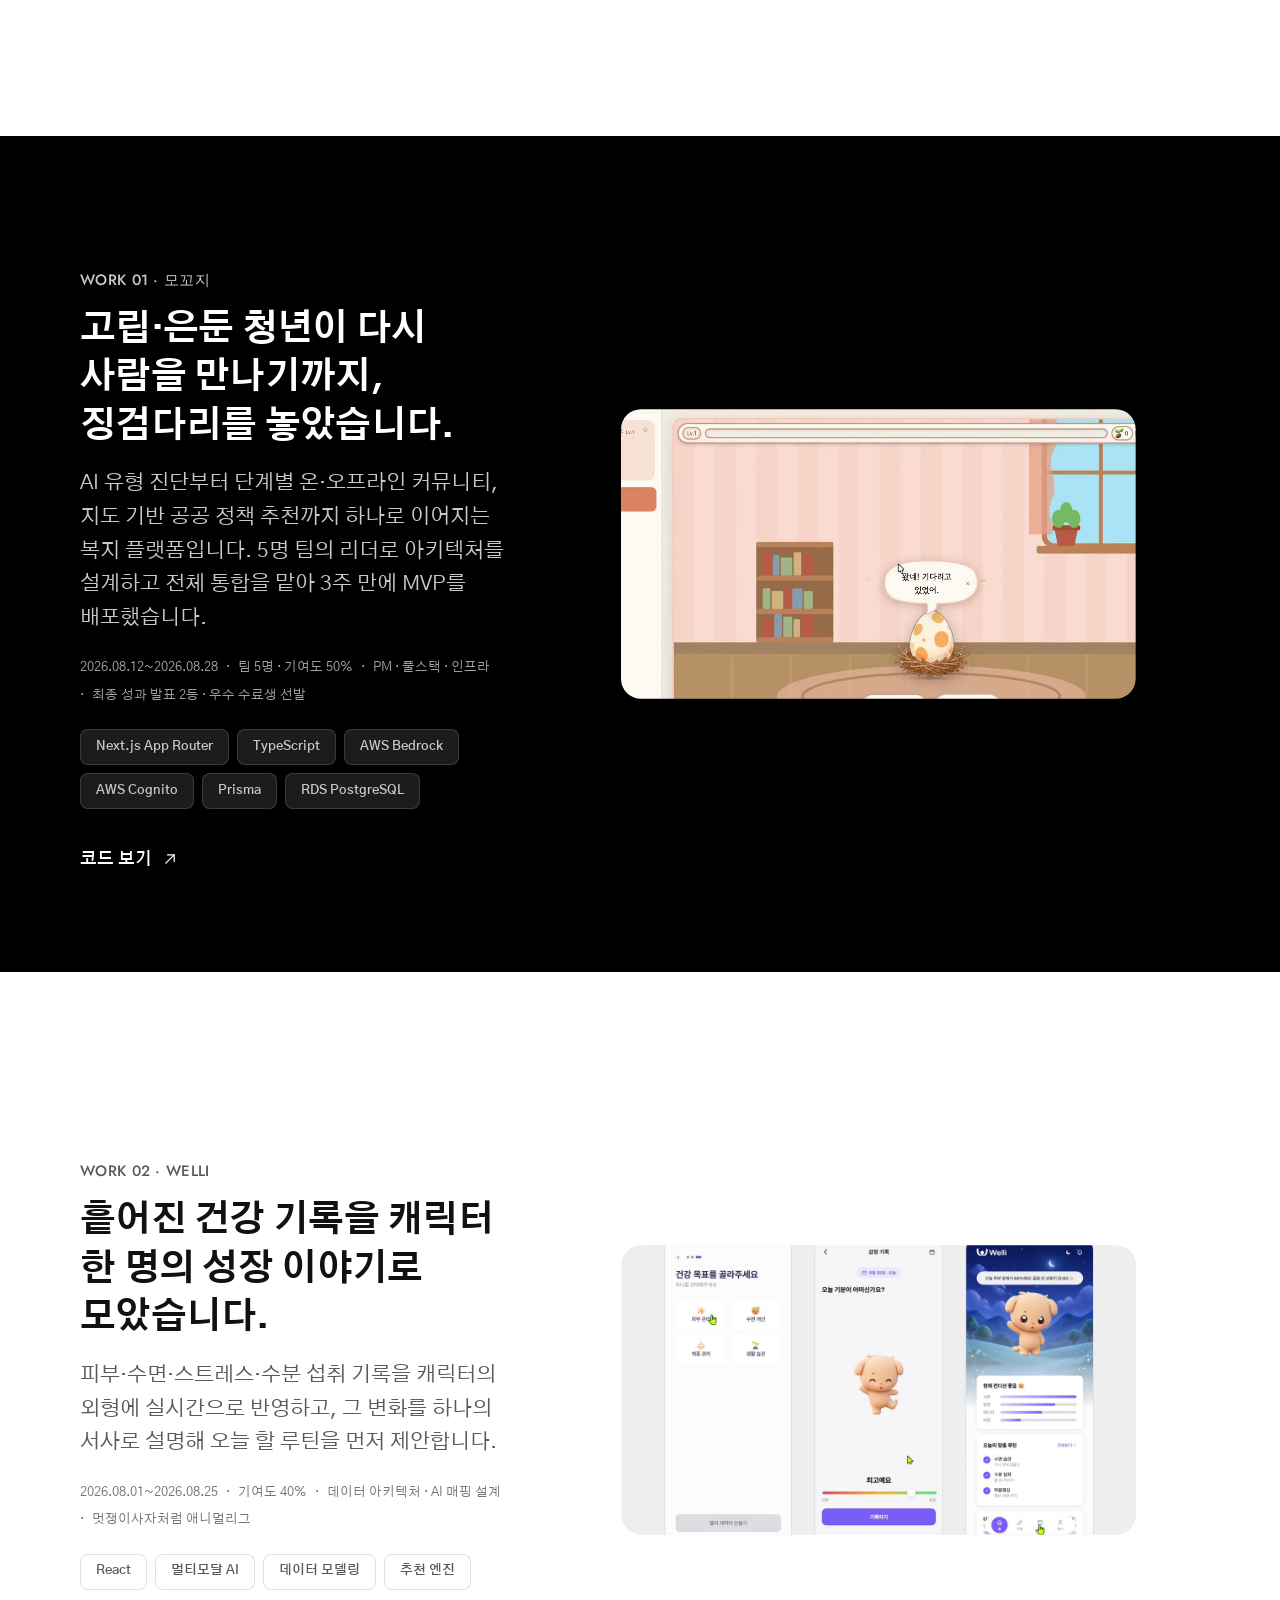
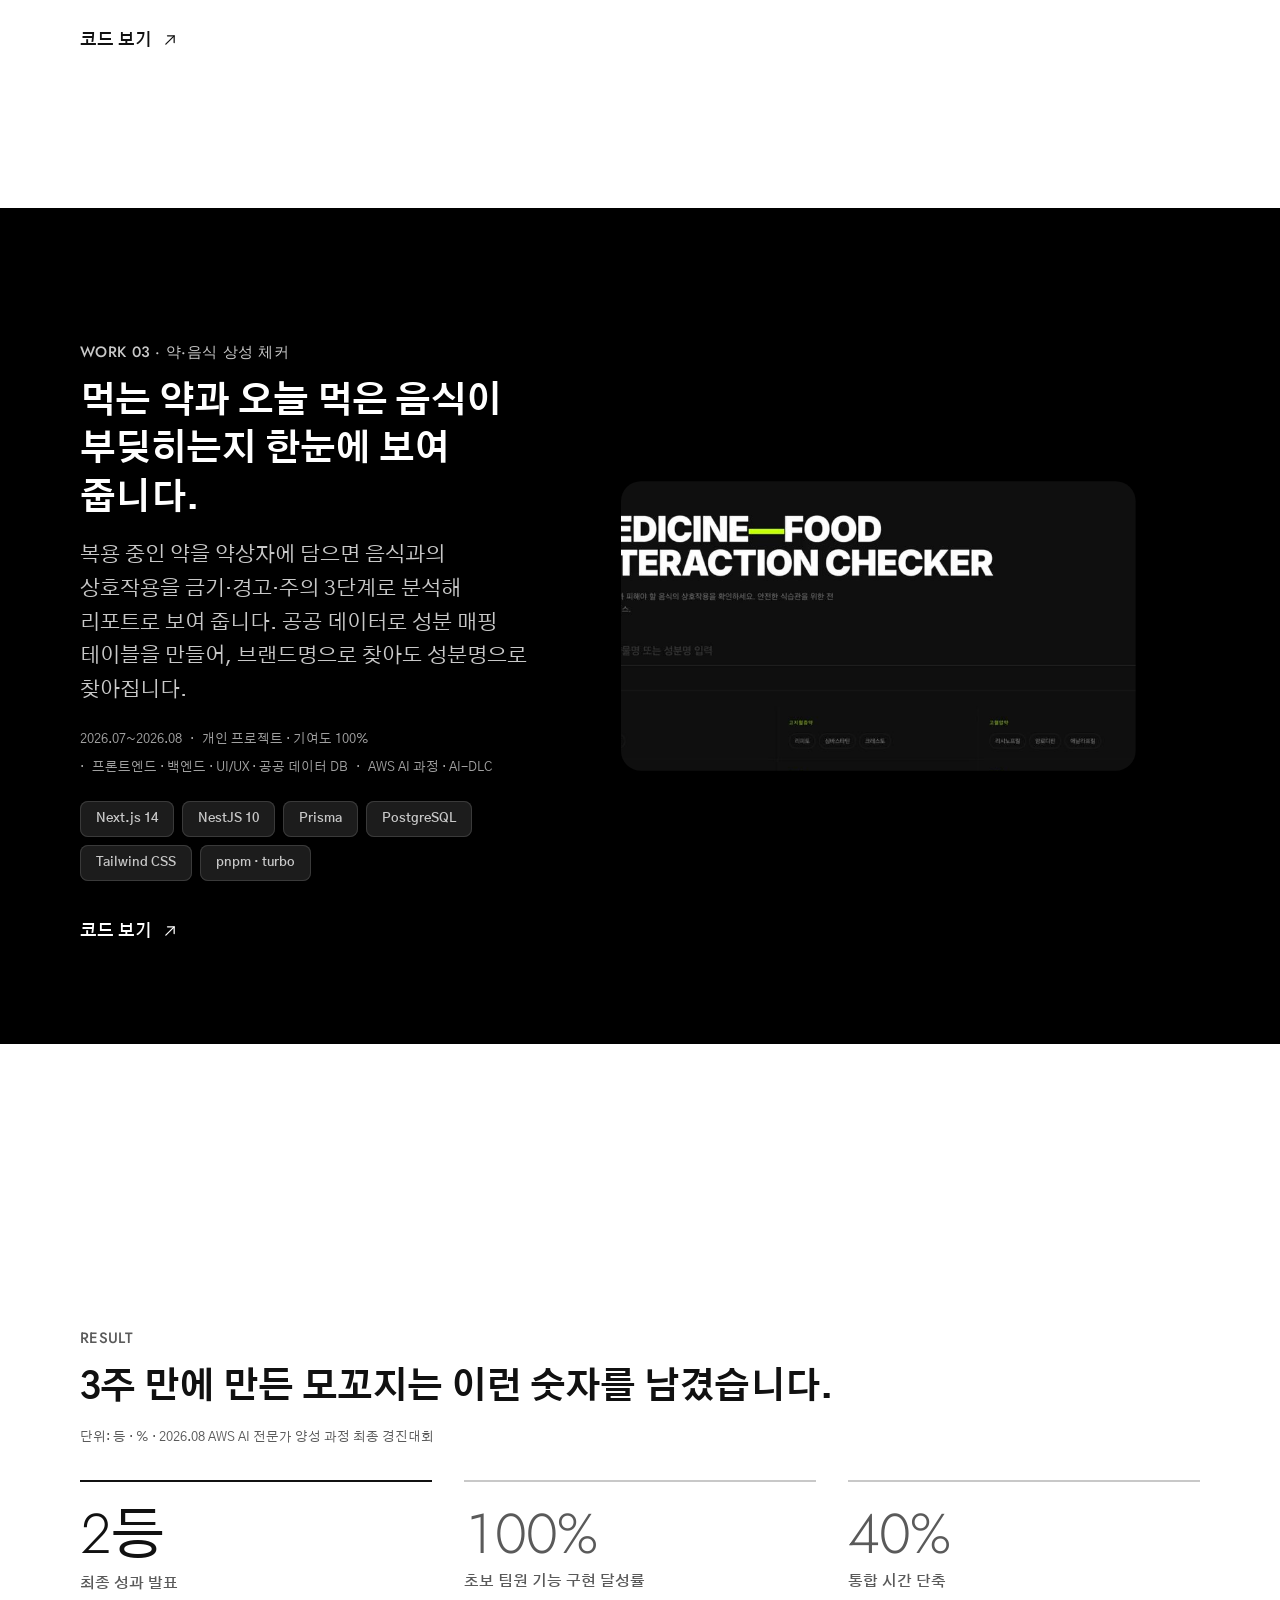
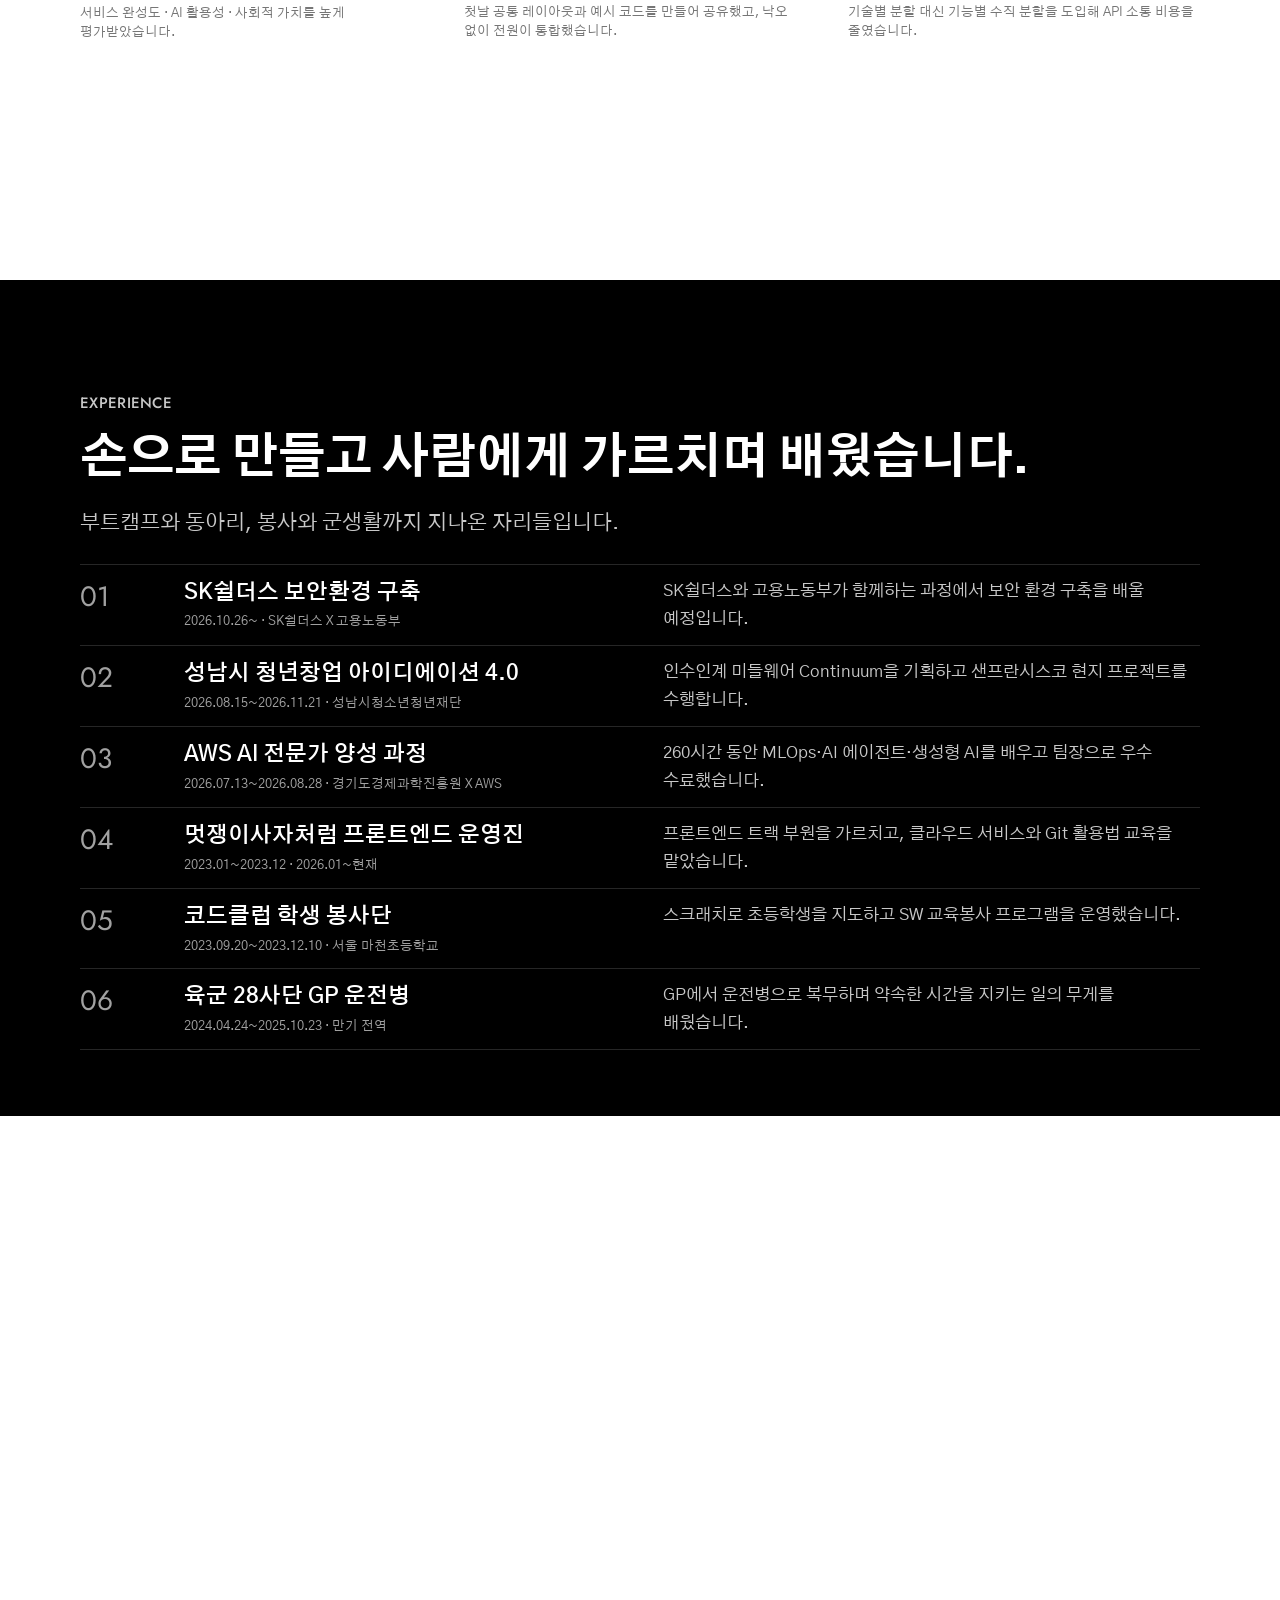
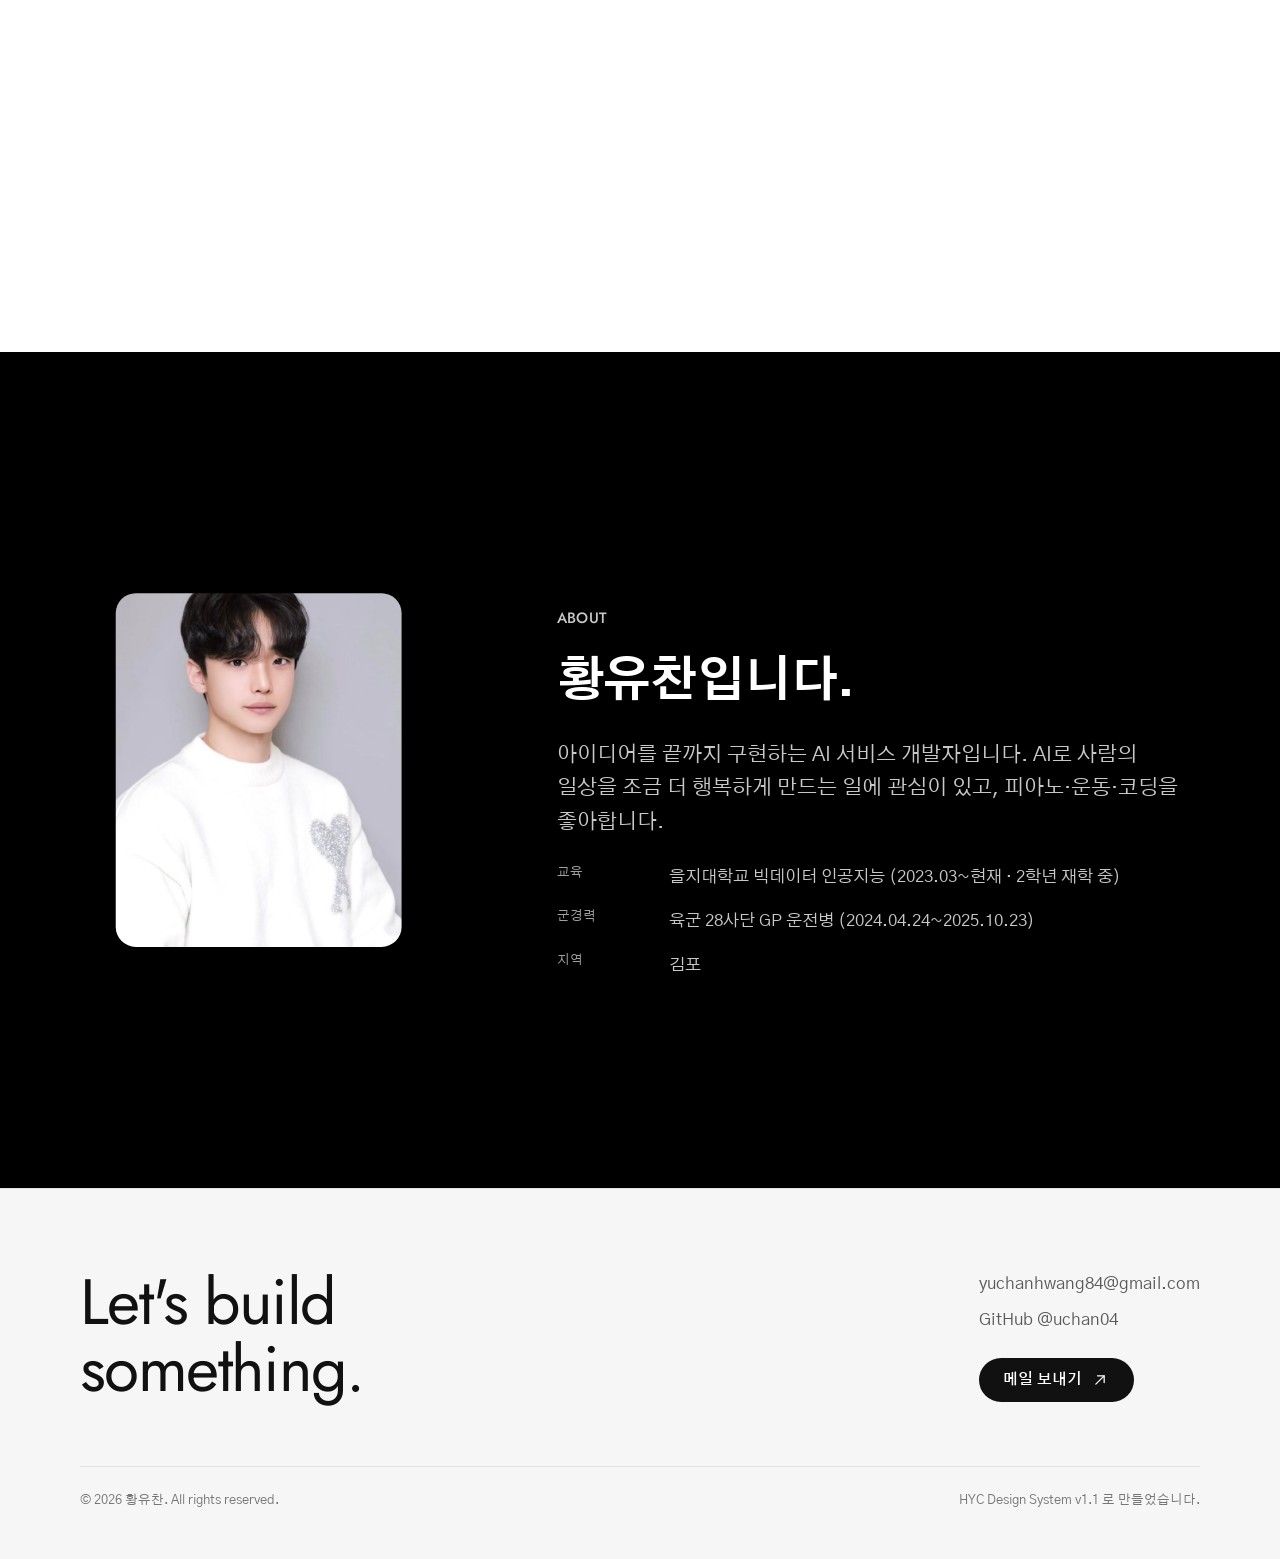
==== commit aa8ed515: "노션 포트폴리오 내용 반영: 경험·스킬·소개 업데이트 - Experience: SK쉴더스 보안환경 구축 추가, 성남·AWS 설명 보강, 군 복무 시작일 2024.04.24로 수정 " ====
--- a/index.html
+++ b/index.html
@@ -16,8 +16,8 @@
 <link rel="preconnect" href="https://fonts.googleapis.com">
 <link rel="preconnect" href="https://fonts.gstatic.com" crossorigin>
 <link rel="stylesheet" href="https://fonts.googleapis.com/css2?family=Jost:wght@300;400;500&family=Gothic+A1:wght@400;600;700&display=swap">
-<link rel="stylesheet" href="tokens.css?v=8">
-<link rel="stylesheet" href="styles.css?v=8">
+<link rel="stylesheet" href="tokens.css?v=9">
+<link rel="stylesheet" href="styles.css?v=9">
 
 <!-- 첫 페인트 전에 모드를 정해 깜빡임을 막습니다 -->
 <script>
@@ -215,7 +215,7 @@
     <div class="page tile__inner">
       <div class="tile__text">
         <div class="tile__head">
-          <p class="t-eyebrow tile__eyebrow">Work 02 · Welliverse</p>
+          <p class="t-eyebrow tile__eyebrow">Work 02 · Welli</p>
           <h2 class="t-h1">흩어진 건강 기록을 캐릭터 한 명의 성장 이야기로 모았습니다.</h2>
           <p class="t-lead tile__lead">
             피부·수면·스트레스·수분 섭취 기록을 캐릭터의 외형에 실시간으로 반영하고,
@@ -227,7 +227,7 @@
           <li>2026.08.01~2026.08.25</li>
           <li>기여도 40%</li>
           <li>데이터 아키텍처 · AI 매핑 설계</li>
-          <li>멋사대학 14기 중앙 해커톤</li>
+          <li>멋쟁이사자처럼 애니멀리그</li>
         </ul>
 
         <ul class="chips">
@@ -249,13 +249,13 @@
       <div class="media media--tile media--phones">
         <video class="media__video" src="videos/welliverse-1.mp4?v=1" poster="images/welliverse-1.jpg?v=1"
                width="300" height="720" muted loop playsinline preload="none" controls
-               aria-label="Welliverse 화면 녹화 1 — 건강 목표를 고르면 AI가 나를 닮은 캐릭터를 만듭니다"></video>
+               aria-label="Welli 화면 녹화 1 — 건강 목표를 고르면 AI가 나를 닮은 캐릭터를 만듭니다"></video>
         <video class="media__video" src="videos/welliverse-2.mp4?v=1" poster="images/welliverse-2.jpg?v=1"
                width="300" height="720" muted loop playsinline preload="none" controls
-               aria-label="Welliverse 화면 녹화 2 — 기분과 물 섭취를 기록하면 캐릭터 표정과 상태가 바로 바뀝니다"></video>
+               aria-label="Welli 화면 녹화 2 — 기분과 물 섭취를 기록하면 캐릭터 표정과 상태가 바로 바뀝니다"></video>
         <video class="media__video" src="videos/welliverse-3.mp4?v=1" poster="images/welliverse-3.jpg?v=1"
                width="300" height="720" muted loop playsinline preload="none" controls
-               aria-label="Welliverse 화면 녹화 3 — 오늘의 루틴을 마치면 AI가 건강을 분석하고 캐릭터가 성장합니다"></video>
+               aria-label="Welli 화면 녹화 3 — 오늘의 루틴을 마치면 AI가 건강을 분석하고 캐릭터가 성장합니다"></video>
       </div>
     </div>
   </section>
@@ -274,9 +274,10 @@
         </div>
 
         <ul class="t-body-s tile__meta">
-          <li>2026.08</li>
+          <li>2026.07~2026.08</li>
           <li>개인 프로젝트 · 기여도 100%</li>
           <li>프론트엔드 · 백엔드 · UI/UX · 공공 데이터 DB</li>
+          <li>AWS AI 과정 · AI-DLC</li>
         </ul>
 
         <ul class="chips">
@@ -347,48 +348,58 @@
         <li class="row">
           <p class="t-h3 row__number">01</p>
           <div class="row__title">
-            <h3 class="t-h4">성남시 청년창업 아이디에이션 4.0</h3>
-            <p class="t-body-s row__period">2026.08.15~2026.11.21 · 성남시청소년청년재단</p>
+            <h3 class="t-h4">SK쉴더스 보안환경 구축</h3>
+            <p class="t-body-s row__period">2026.10.26~ · SK쉴더스 X 고용노동부</p>
           </div>
           <div class="t-body-l row__desc">
-            <p>실리콘밸리 글로벌 부트캠프에 공식 선발되어 샌프란시스코 현지 프로젝트를 수행합니다.</p>
+            <p>SK쉴더스와 고용노동부가 함께하는 과정에서 보안 환경 구축을 배울 예정입니다.</p>
           </div>
         </li>
         <li class="row">
           <p class="t-h3 row__number">02</p>
           <div class="row__title">
-            <h3 class="t-h4">AWS AI 전문가 양성 과정</h3>
-            <p class="t-body-s row__period">2026.07.13~2026.08.28 · 경기도경제과학진흥원 X AWS</p>
+            <h3 class="t-h4">성남시 청년창업 아이디에이션 4.0</h3>
+            <p class="t-body-s row__period">2026.08.15~2026.11.21 · 성남시청소년청년재단</p>
           </div>
           <div class="t-body-l row__desc">
-            <p>MLOps·AI 에이전트·생성형 AI 개발을 배우고 팀장으로 프로젝트를 이끌어 우수생으로 수료했습니다.</p>
+            <p>인수인계 미들웨어 Continuum을 기획하고 샌프란시스코 현지 프로젝트를 수행합니다.</p>
           </div>
         </li>
         <li class="row">
           <p class="t-h3 row__number">03</p>
           <div class="row__title">
-            <h3 class="t-h4">멋쟁이사자처럼 프론트엔드 운영진</h3>
-            <p class="t-body-s row__period">2023.01~2023.12 · 2026.01~현재</p>
+            <h3 class="t-h4">AWS AI 전문가 양성 과정</h3>
+            <p class="t-body-s row__period">2026.07.13~2026.08.28 · 경기도경제과학진흥원 X AWS</p>
           </div>
           <div class="t-body-l row__desc">
-            <p>프론트엔드 트랙 부원을 가르치고, 클라우드 서비스와 Git 활용법 교육을 맡았습니다.</p>
+            <p>260시간 동안 MLOps·AI 에이전트·생성형 AI를 배우고 팀장으로 우수 수료했습니다.</p>
           </div>
         </li>
         <li class="row">
           <p class="t-h3 row__number">04</p>
           <div class="row__title">
-            <h3 class="t-h4">코드클럽 학생 봉사단</h3>
-            <p class="t-body-s row__period">2023.09.20~2023.12.10 · 서울 마천초등학교</p>
+            <h3 class="t-h4">멋쟁이사자처럼 프론트엔드 운영진</h3>
+            <p class="t-body-s row__period">2023.01~2023.12 · 2026.01~현재</p>
           </div>
           <div class="t-body-l row__desc">
-            <p>스크래치로 초등학생을 지도하고 SW 교육봉사 프로그램을 운영했습니다.</p>
+            <p>프론트엔드 트랙 부원을 가르치고, 클라우드 서비스와 Git 활용법 교육을 맡았습니다.</p>
           </div>
         </li>
         <li class="row">
           <p class="t-h3 row__number">05</p>
           <div class="row__title">
+            <h3 class="t-h4">코드클럽 학생 봉사단</h3>
+            <p class="t-body-s row__period">2023.09.20~2023.12.10 · 서울 마천초등학교</p>
+          </div>
+          <div class="t-body-l row__desc">
+            <p>스크래치로 초등학생을 지도하고 SW 교육봉사 프로그램을 운영했습니다.</p>
+          </div>
+        </li>
+        <li class="row">
+          <p class="t-h3 row__number">06</p>
+          <div class="row__title">
             <h3 class="t-h4">육군 28사단 GP 운전병</h3>
-            <p class="t-body-s row__period">2023.04.24~2025.10.23 · 만기 전역</p>
+            <p class="t-body-s row__period">2024.04.24~2025.10.23 · 만기 전역</p>
           </div>
           <div class="t-body-l row__desc">
             <p>GP에서 운전병으로 복무하며 약속한 시간을 지키는 일의 무게를 배웠습니다.</p>
@@ -409,27 +420,27 @@
       <div class="skills">
         <div class="skill-row">
           <p class="t-body-m is-strong skill-row__name">Language</p>
-          <ul class="chips"><li class="chip">Python</li><li class="chip">JavaScript</li><li class="chip">TypeScript</li></ul>
+          <ul class="chips"><li class="chip">TypeScript</li><li class="chip">JavaScript</li><li class="chip">Python</li><li class="chip">SQL</li></ul>
         </div>
         <div class="skill-row">
-          <p class="t-body-m is-strong skill-row__name">AI · LLM</p>
-          <ul class="chips"><li class="chip">Prompt Engineering</li><li class="chip">RAG</li><li class="chip">AWS Bedrock</li><li class="chip">Hugging Face</li><li class="chip">PyTorch</li></ul>
+          <p class="t-body-m is-strong skill-row__name">Cloud · AI</p>
+          <ul class="chips"><li class="chip">AWS Bedrock</li><li class="chip">AWS Cognito</li><li class="chip">AWS RDS</li><li class="chip">Prompt Engineering</li></ul>
         </div>
         <div class="skill-row">
           <p class="t-body-m is-strong skill-row__name">Frontend</p>
-          <ul class="chips"><li class="chip">React</li><li class="chip">Next.js</li><li class="chip">HTML5</li><li class="chip">CSS3</li></ul>
+          <ul class="chips"><li class="chip">React</li><li class="chip">Next.js</li><li class="chip">Tailwind CSS</li><li class="chip">React Query</li></ul>
         </div>
         <div class="skill-row">
           <p class="t-body-m is-strong skill-row__name">Backend</p>
-          <ul class="chips"><li class="chip">Next.js</li><li class="chip">NestJS</li><li class="chip">PostgreSQL</li><li class="chip">Prisma</li><li class="chip">AWS Cognito</li></ul>
+          <ul class="chips"><li class="chip">NestJS</li><li class="chip">Prisma</li><li class="chip">PostgreSQL</li><li class="chip">Next.js Route Handlers</li></ul>
         </div>
         <div class="skill-row">
           <p class="t-body-m is-strong skill-row__name">Data Science</p>
           <ul class="chips"><li class="chip">Pandas</li><li class="chip">NumPy</li><li class="chip">Bayesian Statistics</li></ul>
         </div>
         <div class="skill-row">
-          <p class="t-body-m is-strong skill-row__name">DevOps · Tools</p>
-          <ul class="chips"><li class="chip">Git · GitHub</li><li class="chip">Docker</li><li class="chip">Cursor</li></ul>
+          <p class="t-body-m is-strong skill-row__name">Tools</p>
+          <ul class="chips"><li class="chip">Git · GitHub</li><li class="chip">pnpm</li><li class="chip">Vitest</li><li class="chip">Docker</li></ul>
         </div>
       </div>
     </div>
@@ -446,19 +457,18 @@
         <p class="t-eyebrow section-header__eyebrow">About</p>
         <h2 class="t-h1">황유찬입니다.</h2>
         <p class="t-lead about__text">
-          을지대학교 빅데이터 인공지능 전공 2학년에 재학 중입니다. 의료IT를 먼저 전공했고,
-          지금은 AI로 사람의 일상을 조금 더 행복하게 만드는 일에 관심이 있습니다.
-          피아노·책·코딩을 좋아합니다.
+          아이디어를 끝까지 구현하는 AI 서비스 개발자입니다.
+          AI로 사람의 일상을 조금 더 행복하게 만드는 일에 관심이 있고, 피아노·운동·코딩을 좋아합니다.
         </p>
 
         <dl class="facts t-body-l">
           <div>
             <dt class="t-body-s">교육</dt>
-            <dd>을지대학교 빅데이터 인공지능 (2023.03~현재)<br>김포제일고등학교 졸업 (2020.02~2022.02)</dd>
+            <dd>을지대학교 빅데이터 인공지능 (2023.03~현재 · 2학년 재학 중)</dd>
           </div>
           <div>
             <dt class="t-body-s">군경력</dt>
-            <dd>육군 28사단 GP 운전병 (2023.04.24~2025.10.23)</dd>
+            <dd>육군 28사단 GP 운전병 (2024.04.24~2025.10.23)</dd>
           </div>
           <div>
             <dt class="t-body-s">지역</dt>
@@ -487,12 +497,12 @@
     </div>
 
     <div class="footer__legal t-body-s">
-      <p>© 2026 HYC. All rights reserved.</p>
+      <p>© 2026 황유찬. All rights reserved.</p>
       <p>HYC Design System v1.1 로 만들었습니다.</p>
     </div>
   </div>
 </footer>
 
-<script src="app.js?v=8" defer></script>
+<script src="app.js?v=9" defer></script>
 </body>
 </html>
--- a/styles.css
+++ b/styles.css
@@ -570,8 +570,9 @@
 
   /* 목록 섹션을 한 화면에 담습니다 */
   .section-header { margin-bottom: var(--hyc-space-xl); }
-  #experience .section-header { max-width: none; }
-  .row       { padding-block: var(--hyc-space-md); }
+  #experience .section-header { max-width: none; margin-bottom: var(--hyc-space-lg); }
+  .row       { padding-block: var(--hyc-space-sm); }   /* 경험 6개를 한 화면에 */
+  #experience { padding-block: var(--hyc-space-lg); }
   .skill-row { padding-block: var(--hyc-space-md); }
 }
 
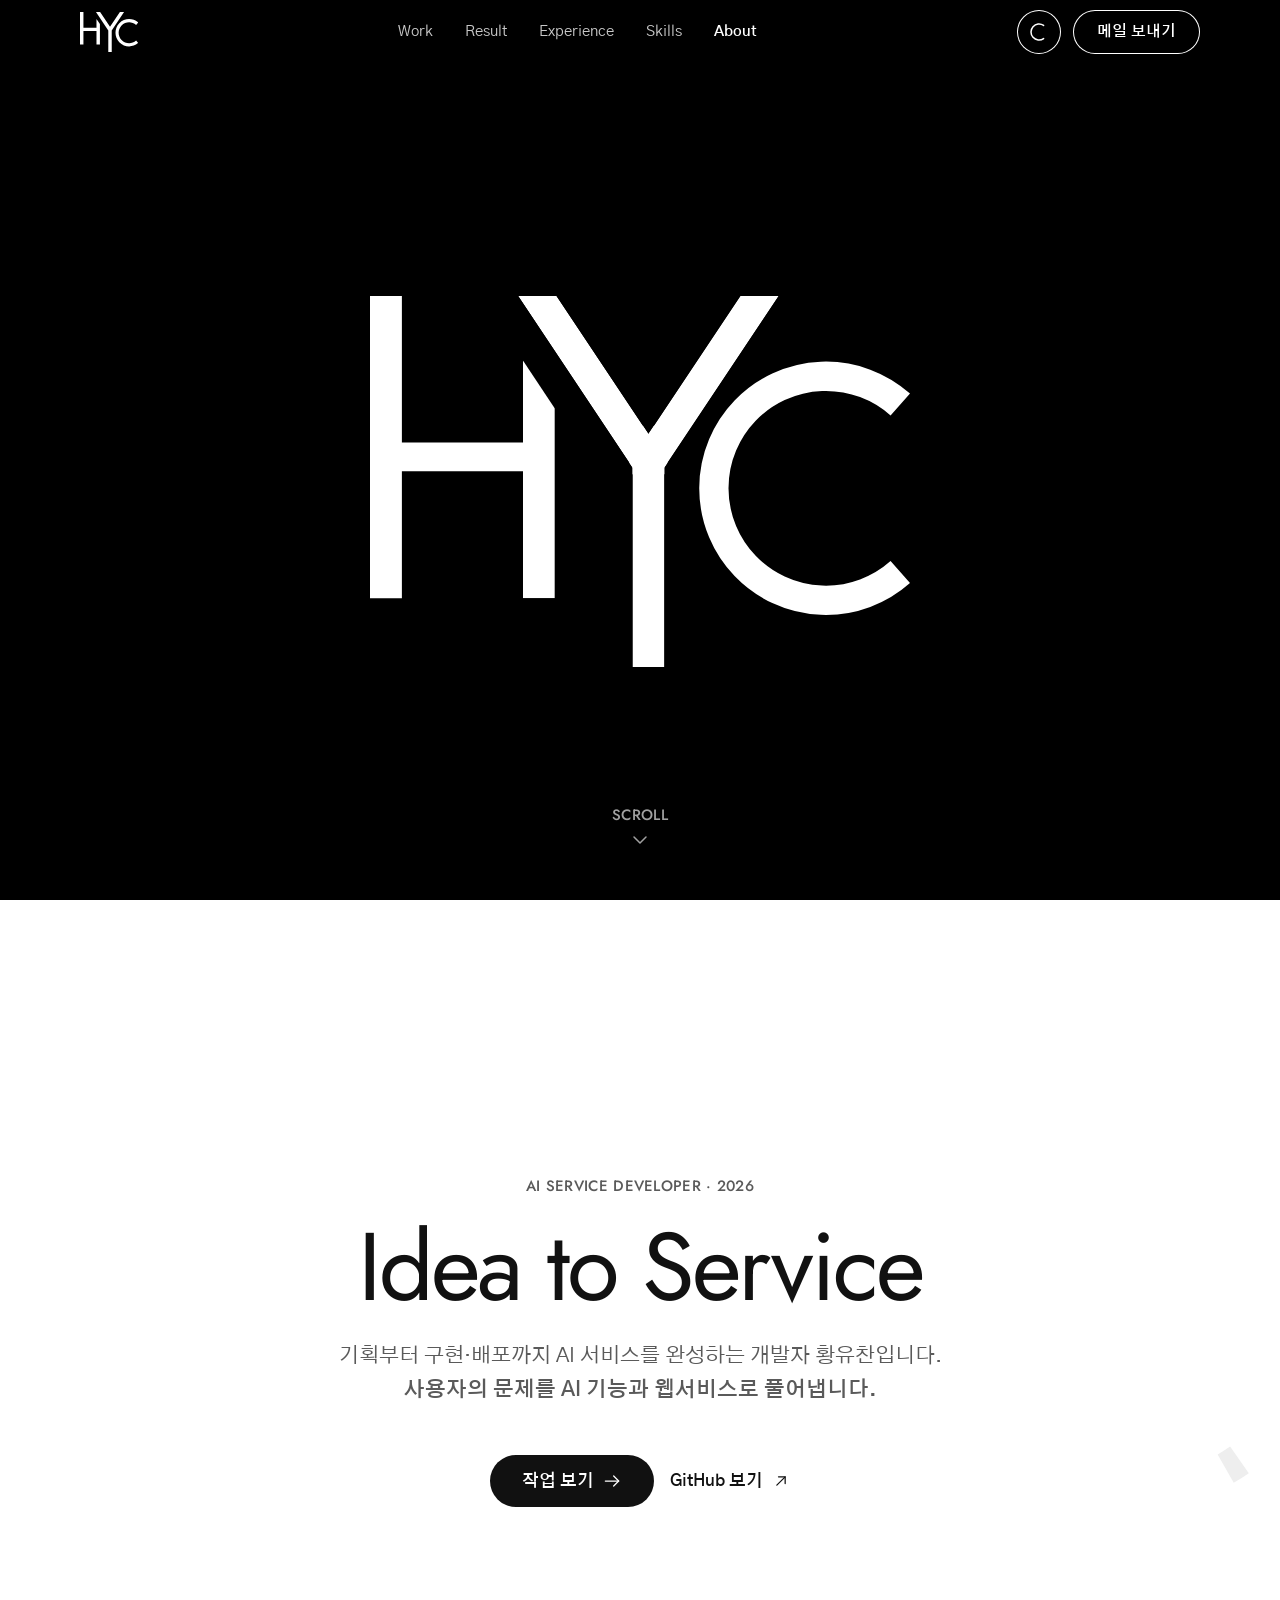
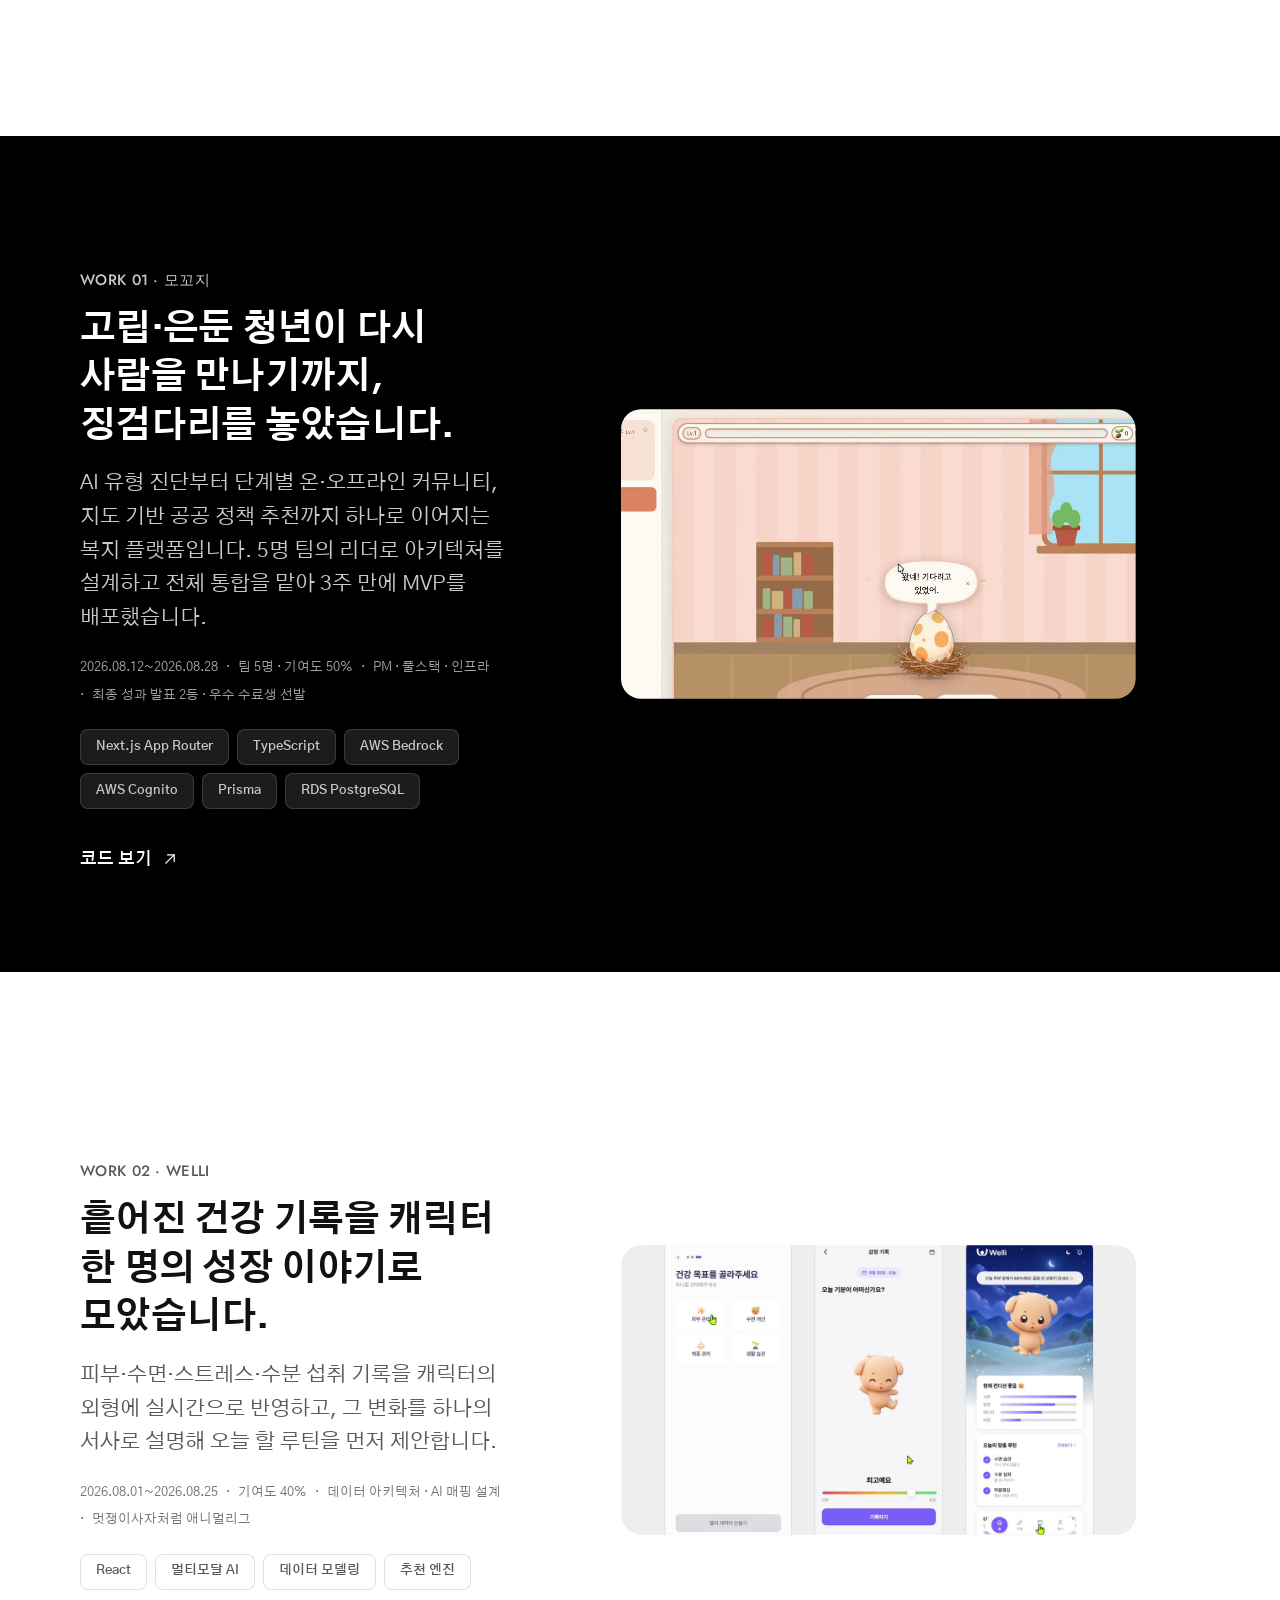
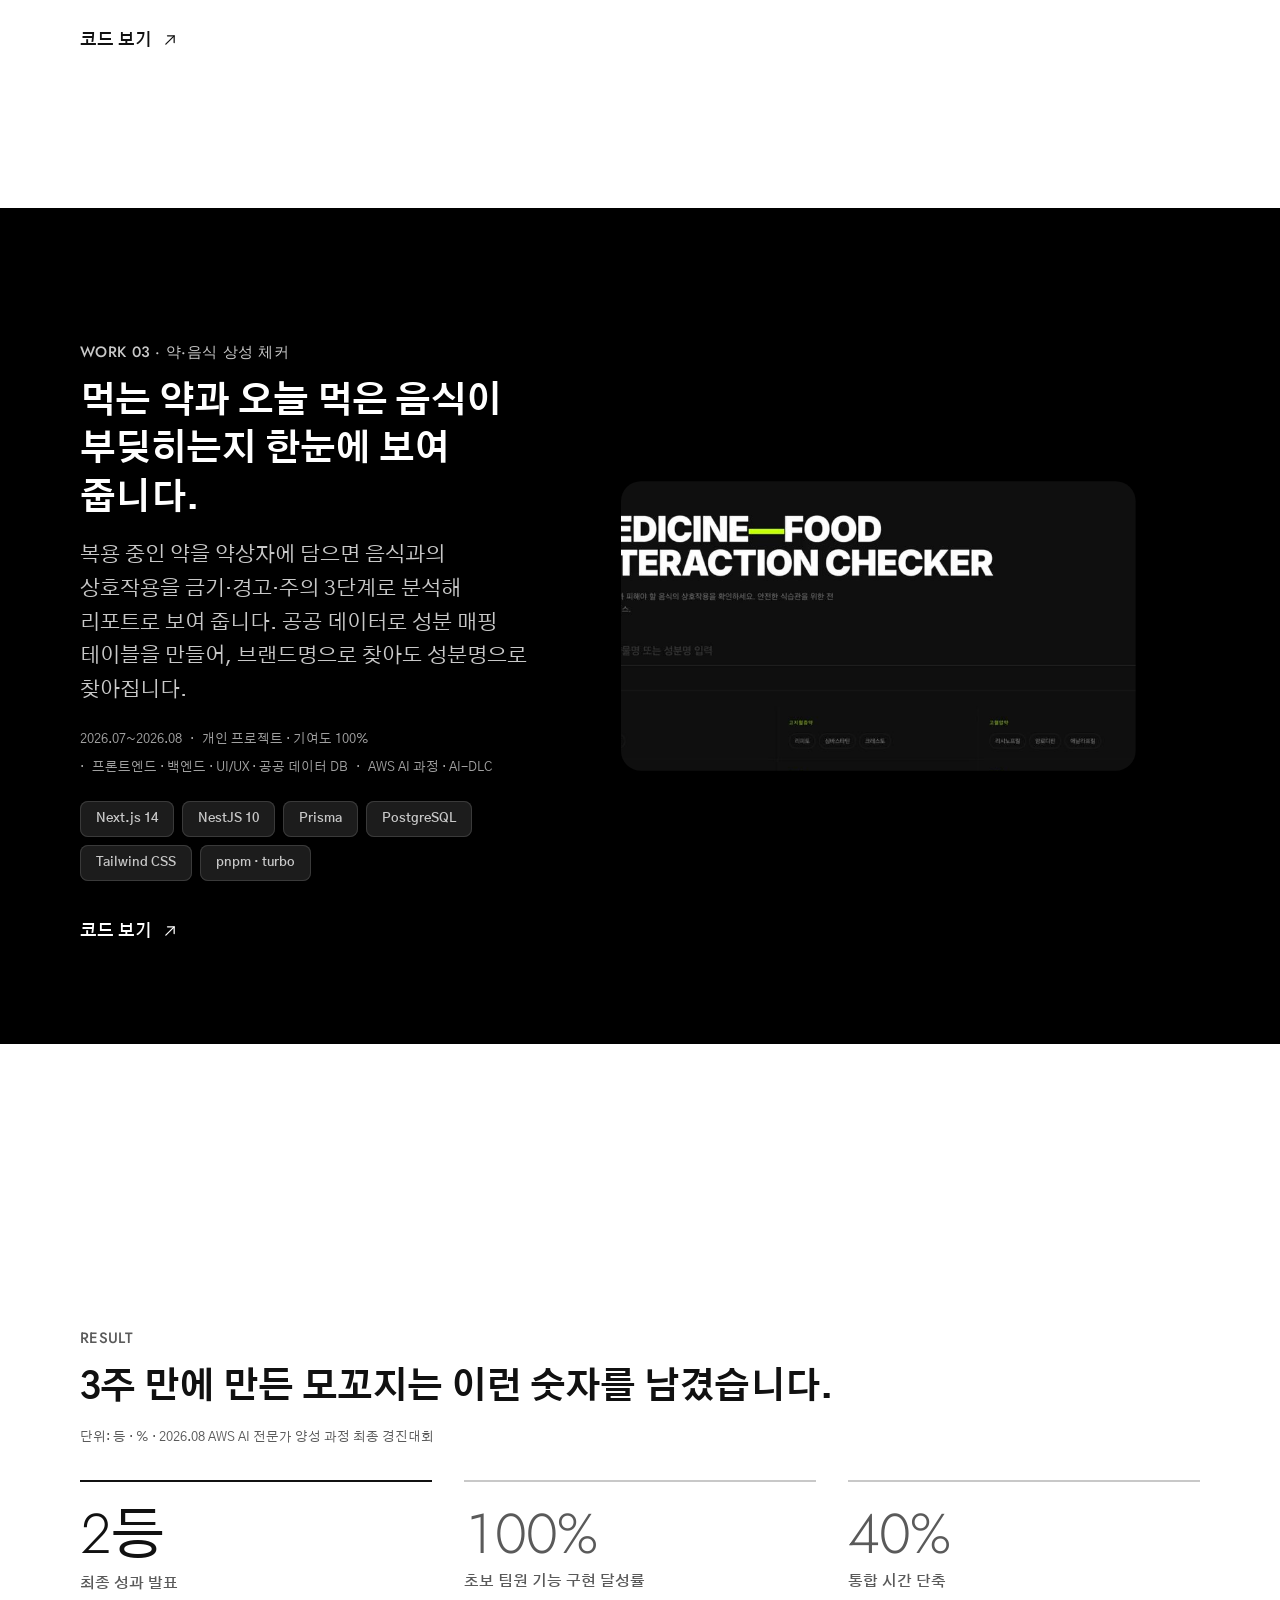
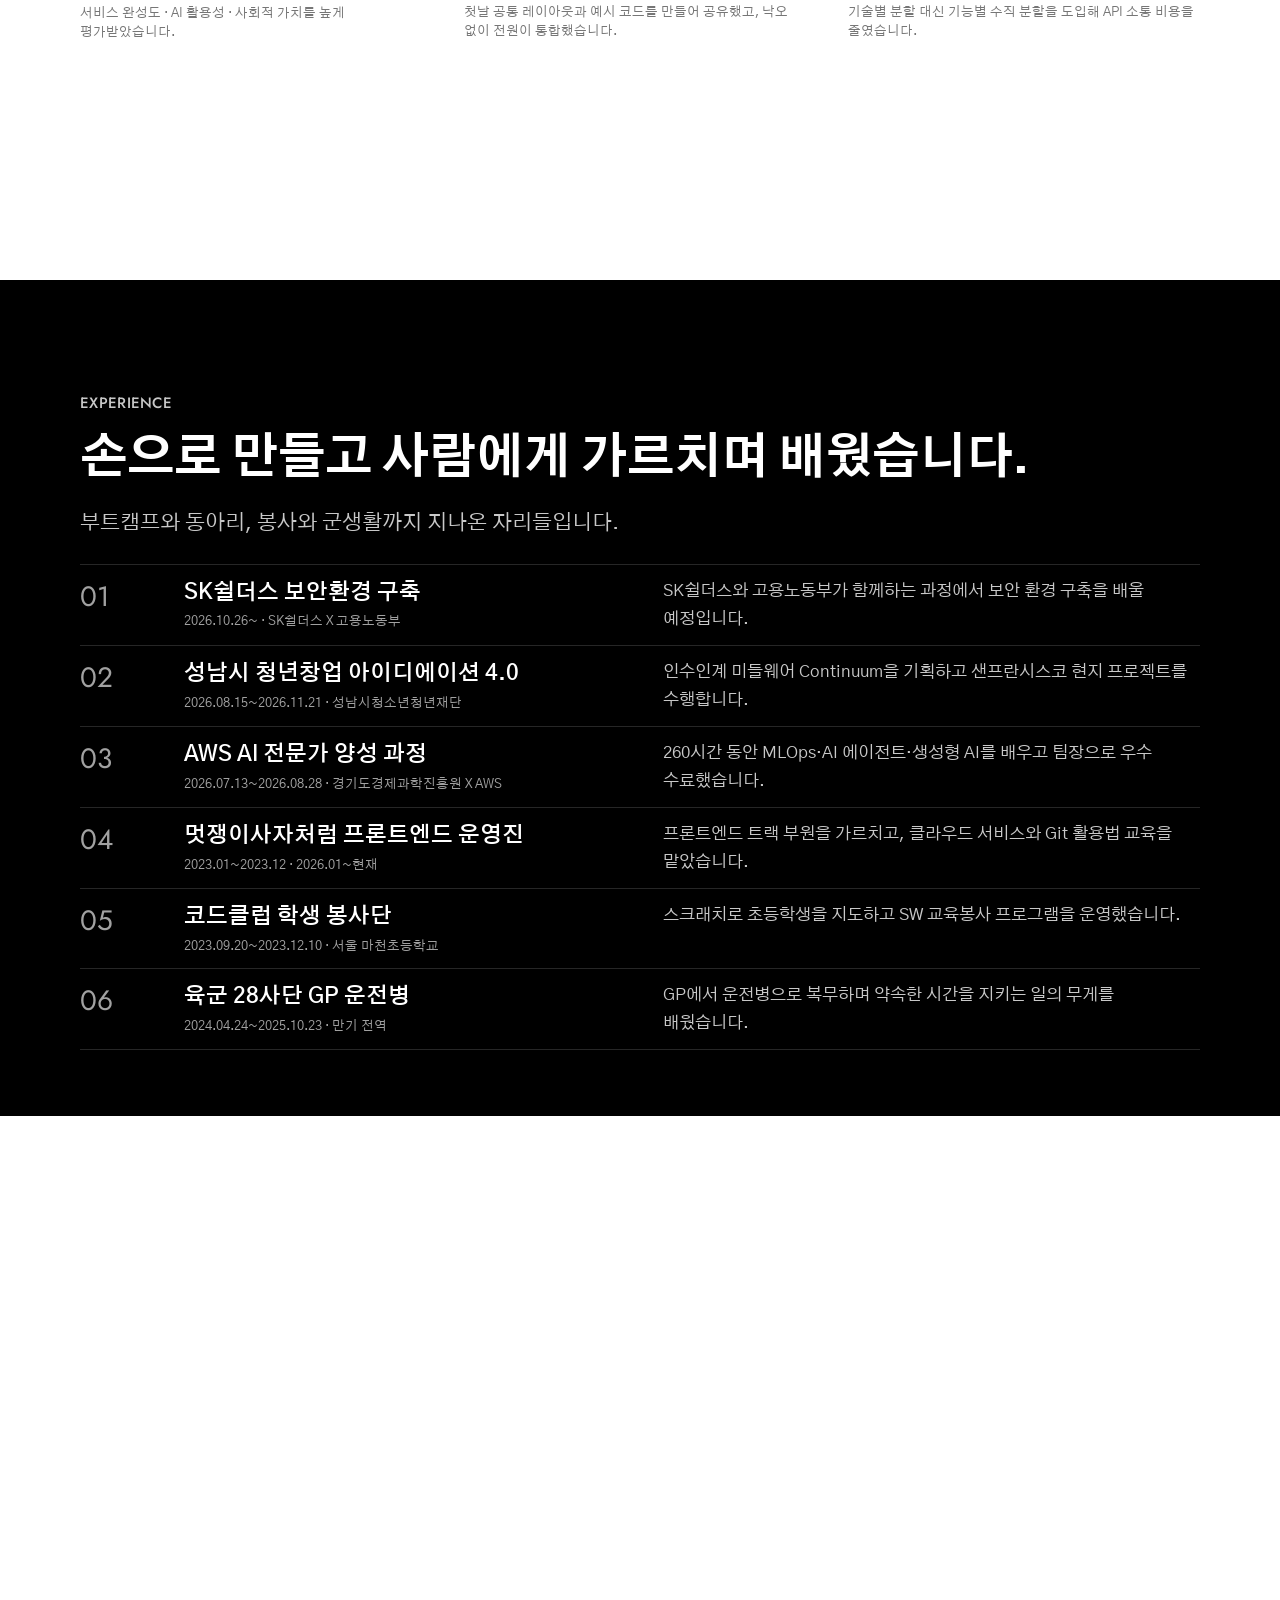
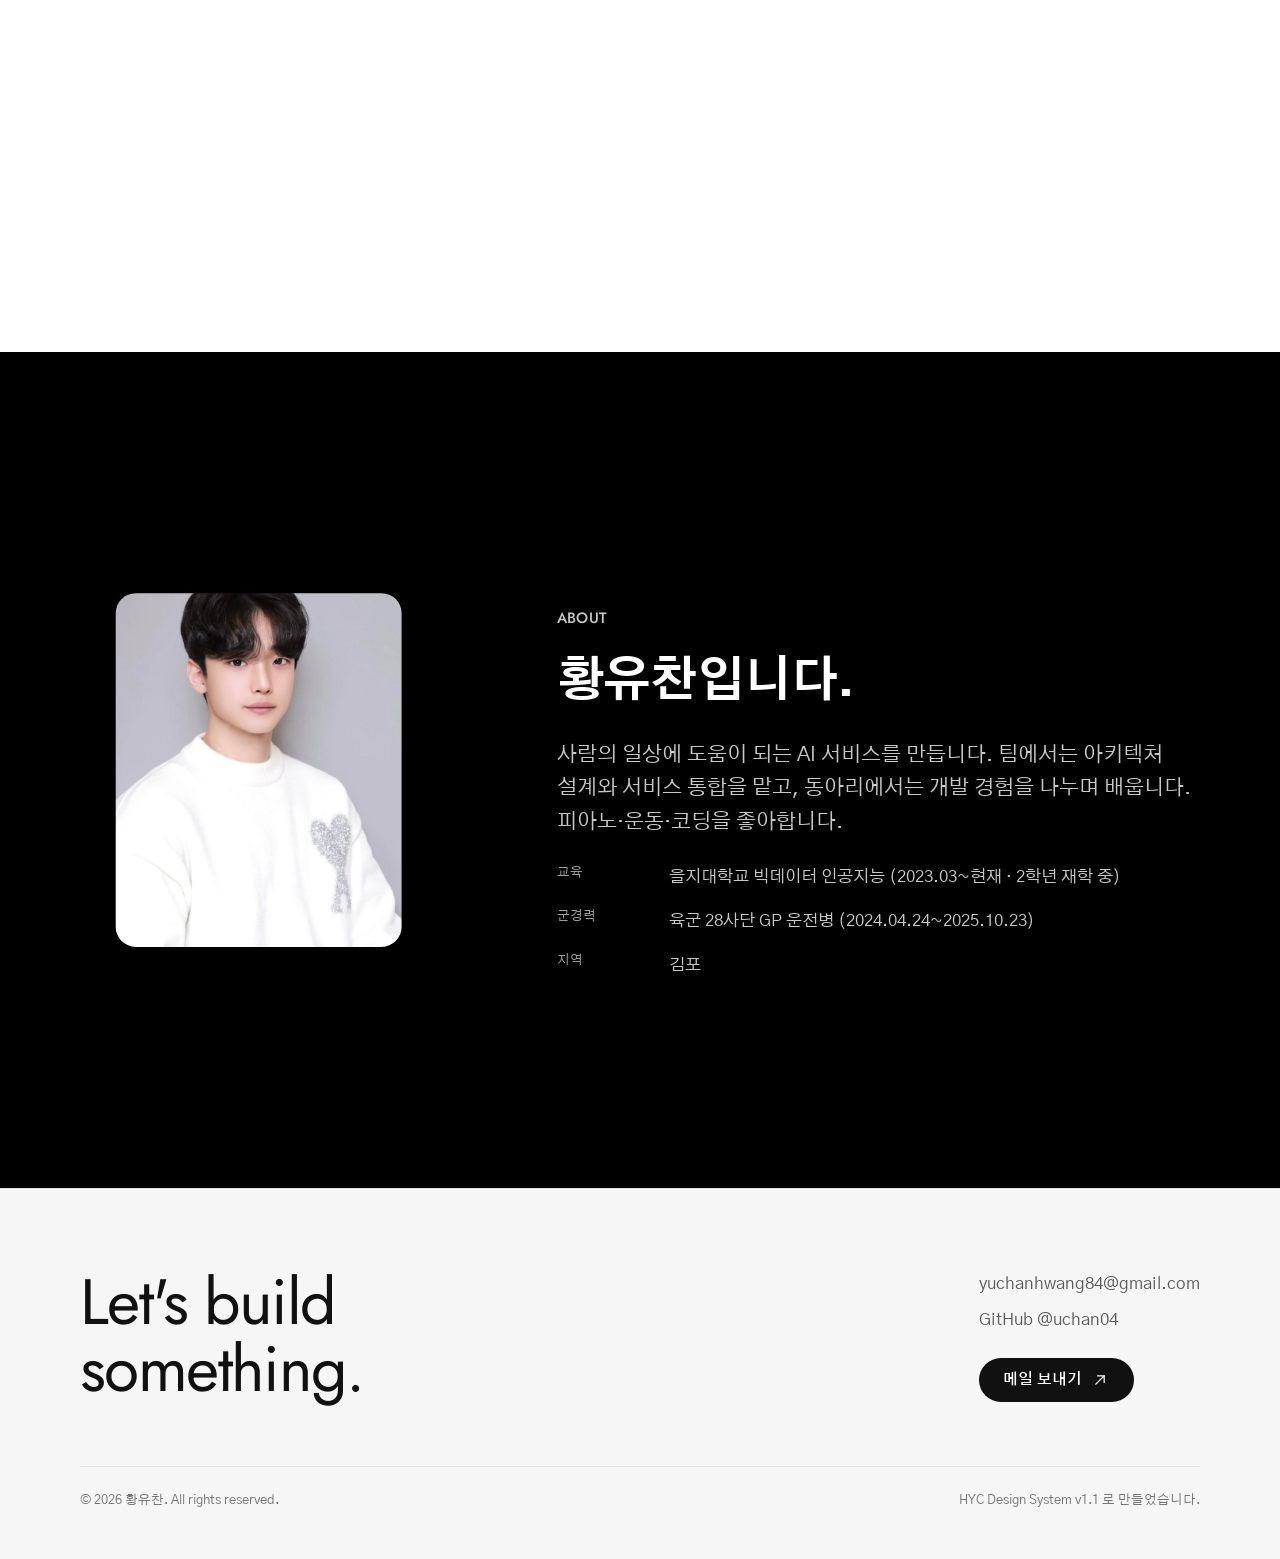
==== commit 18af021f: "AI 서비스 개발자 중심으로 포트폴리오 소개 정리" ====
--- a/index.html
+++ b/index.html
@@ -3,14 +3,14 @@
 <head>
 <meta charset="utf-8">
 <meta name="viewport" content="width=device-width, initial-scale=1">
-<title>황유찬 — 포트폴리오</title>
-<meta name="description" content="데이터 파이프라인 구축부터 모델링, 클라우드 배포까지 경험을 쌓아가고 있는 엔지니어 황유찬의 포트폴리오입니다.">
+<title>황유찬 — AI 서비스 개발자</title>
+<meta name="description" content="기획부터 구현·배포까지 AI 서비스를 완성하는 개발자 황유찬의 포트폴리오입니다. 모꼬지, Welli, 약·음식 상성 체커를 소개합니다.">
 <meta name="theme-color" content="#ffffff" media="(prefers-color-scheme: light)">
 <meta name="theme-color" content="#000000" media="(prefers-color-scheme: dark)">
 
 <meta property="og:type" content="website">
-<meta property="og:title" content="황유찬 — 포트폴리오">
-<meta property="og:description" content="데이터 파이프라인 구축부터 모델링, 클라우드 배포까지 경험을 쌓아가고 있는 엔지니어입니다.">
+<meta property="og:title" content="황유찬 — AI 서비스 개발자">
+<meta property="og:description" content="기획부터 구현·배포까지 AI 서비스를 완성하는 개발자 황유찬입니다. 사용자의 문제를 AI 기능과 웹서비스로 풀어냅니다.">
 <meta property="og:locale" content="ko_KR">
 
 <link rel="preconnect" href="https://fonts.googleapis.com">
@@ -144,11 +144,11 @@
   <!-- ── Hero (Light) ── -->
   <section class="section hero">
     <div class="page hero__inner">
-      <p class="t-eyebrow hero__eyebrow">Portfolio · 2026</p>
-      <h1 class="t-display-xl hero__slogan">Pipeline <br class="hero__br">to Deploy</h1>
+      <p class="t-eyebrow hero__eyebrow">AI Service Developer · 2026</p>
+      <h1 class="t-display-xl hero__slogan">Idea <br class="hero__br">to Service</h1>
       <p class="t-lead hero__lead">
-        데이터 파이프라인 구축부터 모델링, 클라우드 배포까지 경험을 쌓아가고 있는 엔지니어 황유찬입니다.
-        <span class="is-strong">직접 만들어 보고, 만든 것을 사람에게 가르치며 배웁니다.</span>
+        기획부터 구현·배포까지 AI 서비스를 완성하는 개발자 황유찬입니다.
+        <span class="is-strong">사용자의 문제를 AI 기능과 웹서비스로 풀어냅니다.</span>
       </p>
       <div class="hero__actions">
         <a class="button button--l button--primary" href="#work">
@@ -457,8 +457,9 @@
         <p class="t-eyebrow section-header__eyebrow">About</p>
         <h2 class="t-h1">황유찬입니다.</h2>
         <p class="t-lead about__text">
-          아이디어를 끝까지 구현하는 AI 서비스 개발자입니다.
-          AI로 사람의 일상을 조금 더 행복하게 만드는 일에 관심이 있고, 피아노·운동·코딩을 좋아합니다.
+          사람의 일상에 도움이 되는 AI 서비스를 만듭니다.
+          팀에서는 아키텍처 설계와 서비스 통합을 맡고, 동아리에서는 개발 경험을 나누며 배웁니다.
+          피아노·운동·코딩을 좋아합니다.
         </p>
 
         <dl class="facts t-body-l">
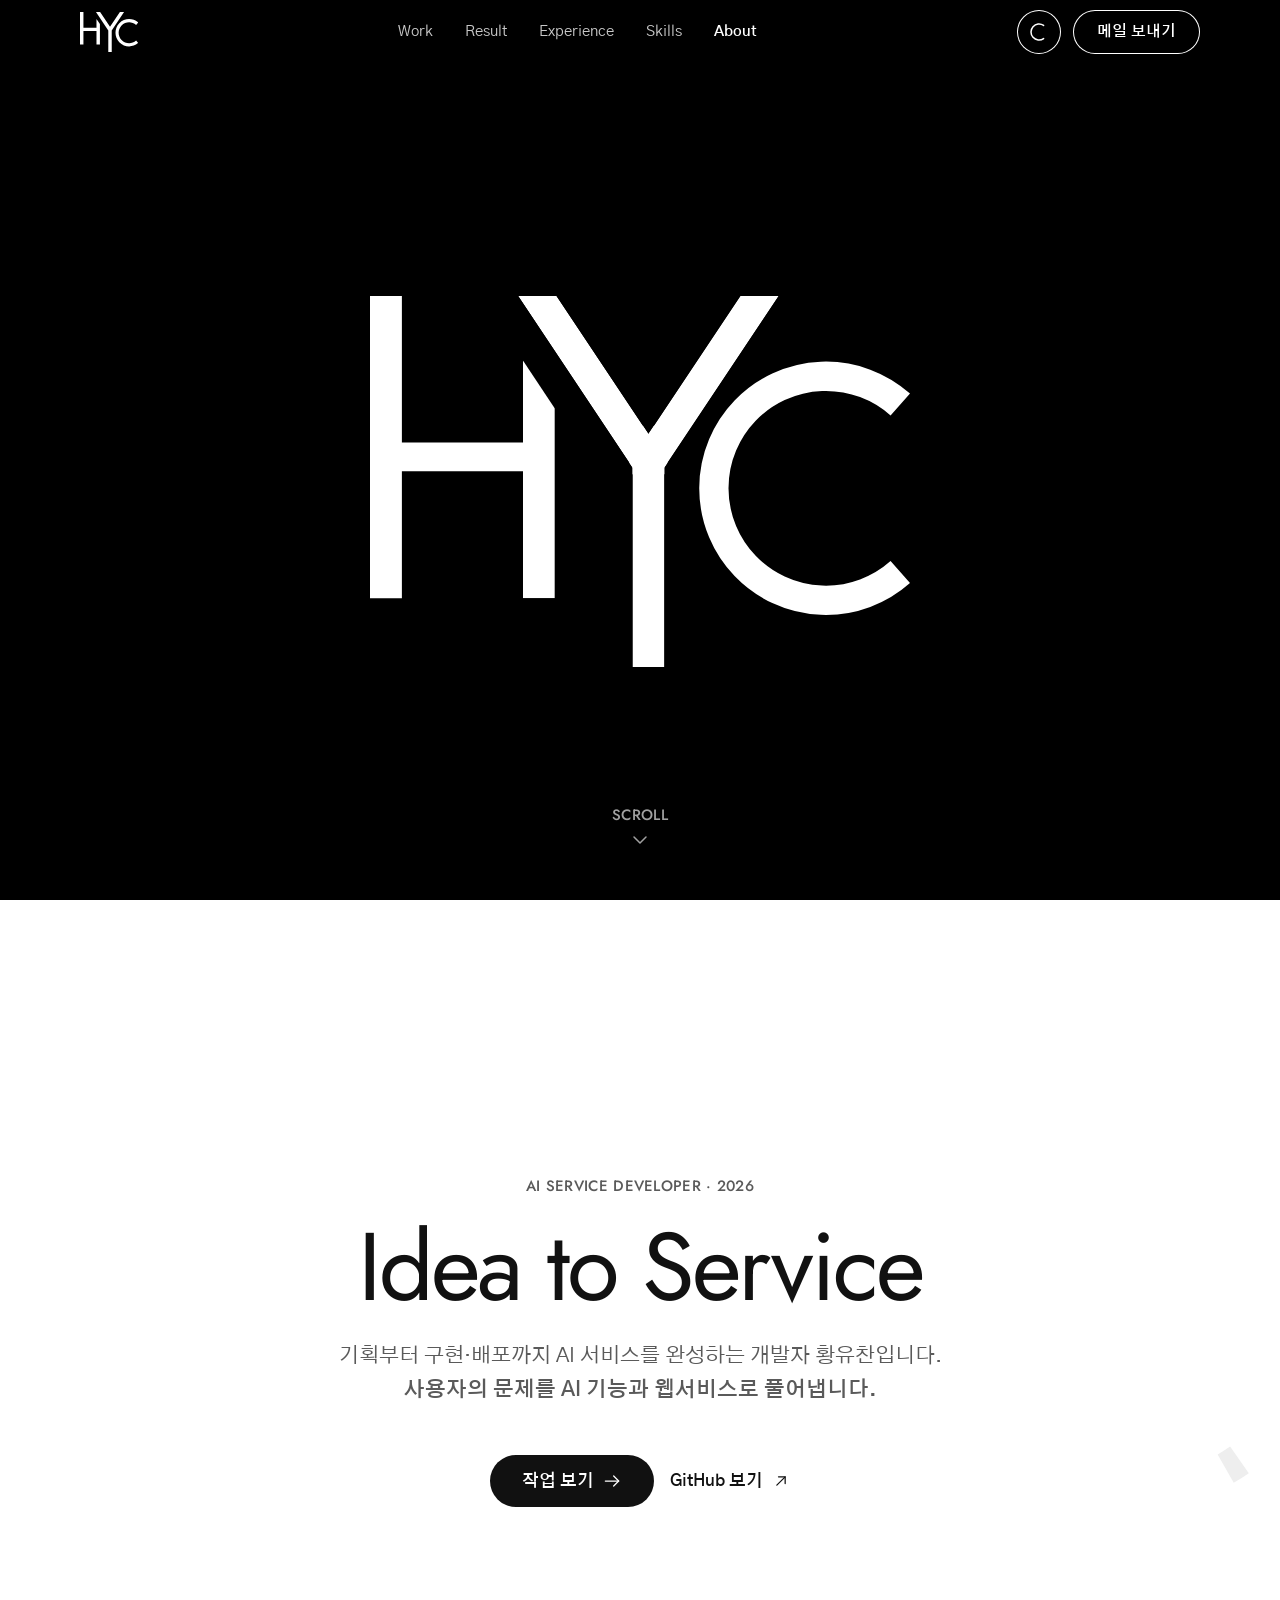
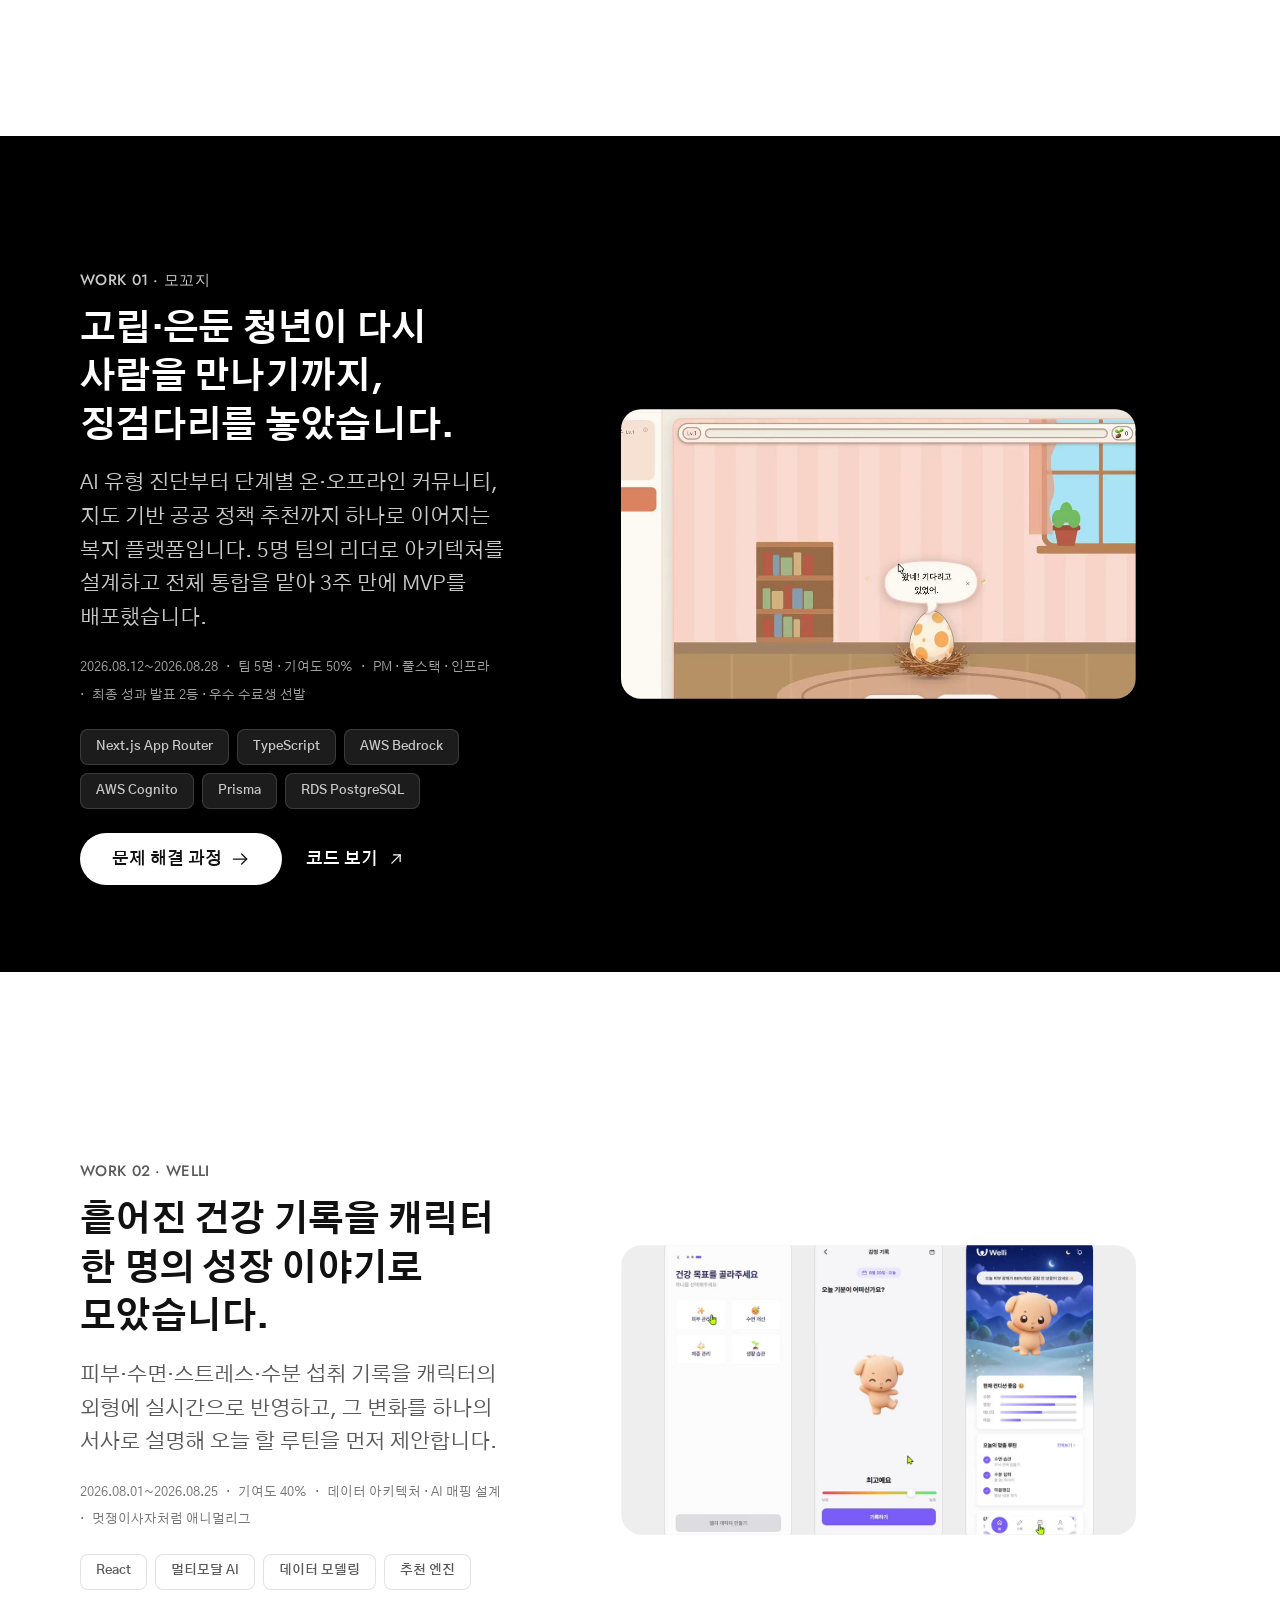
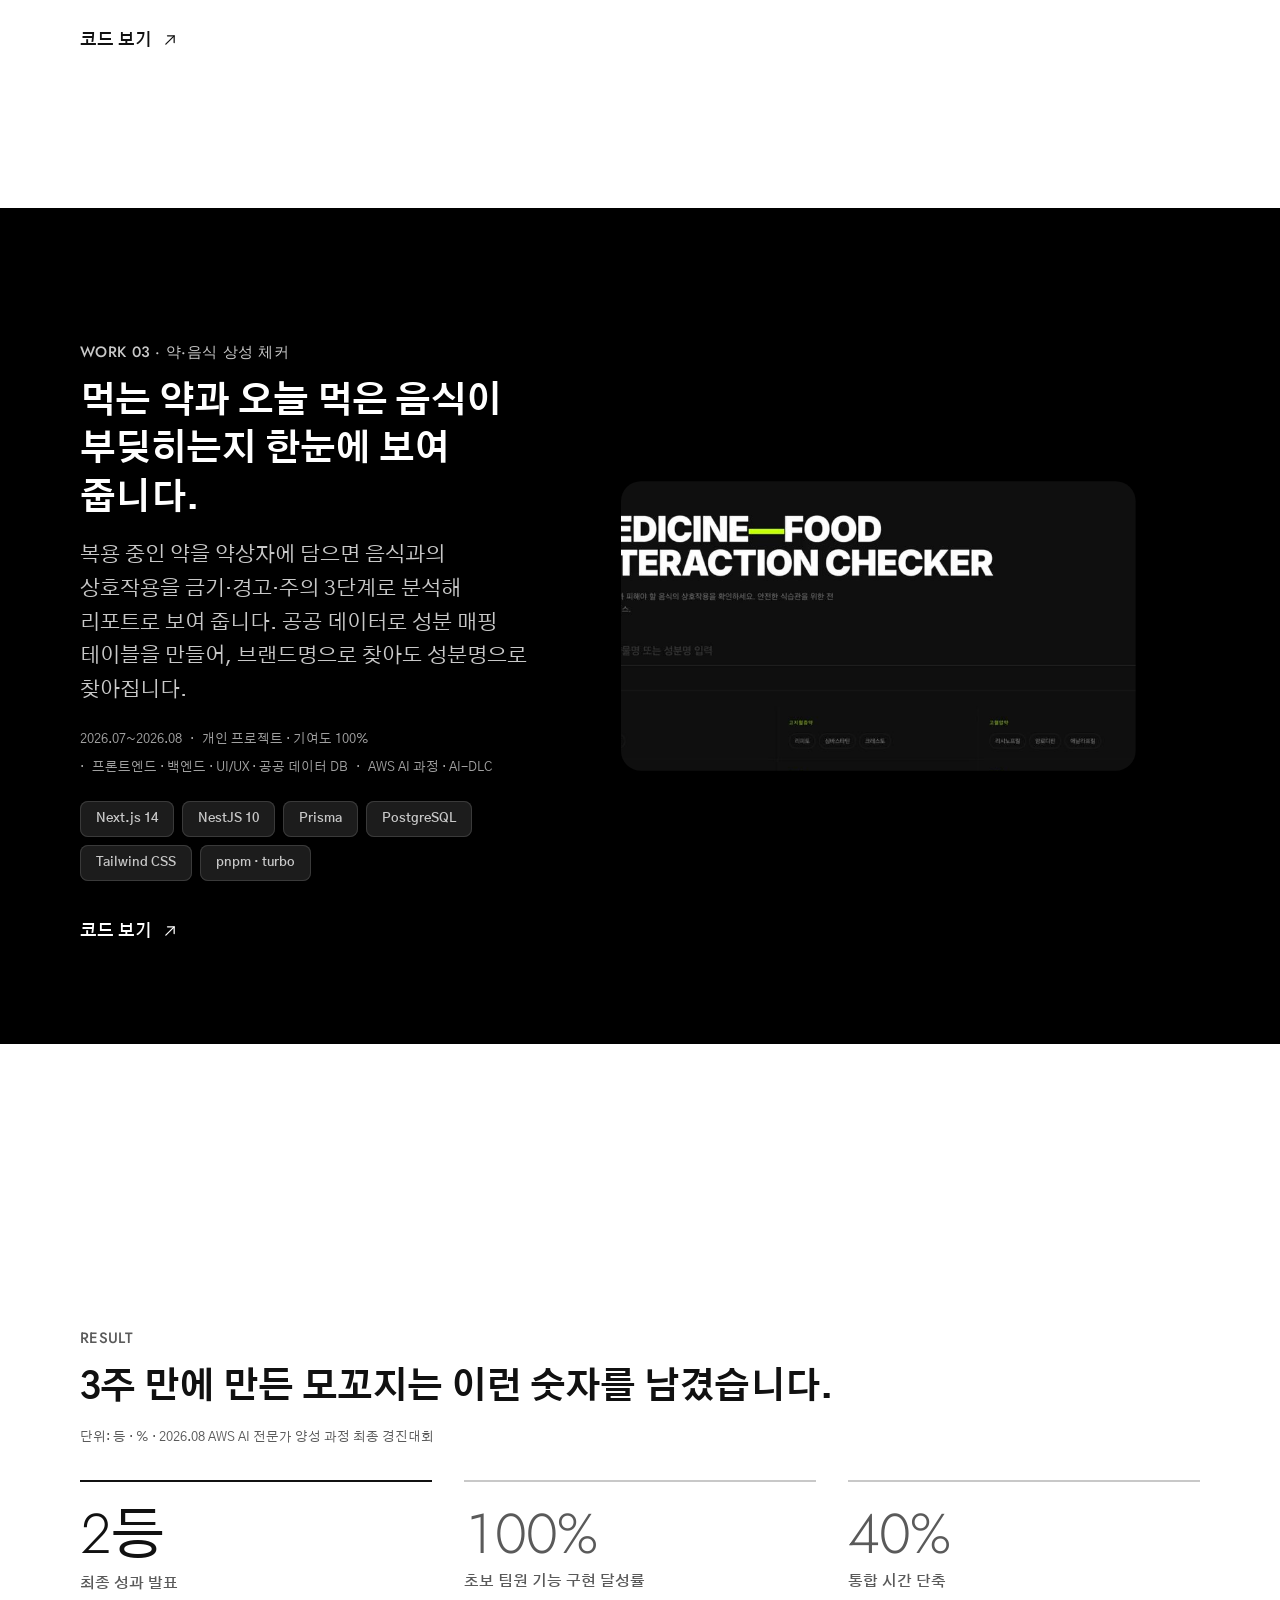
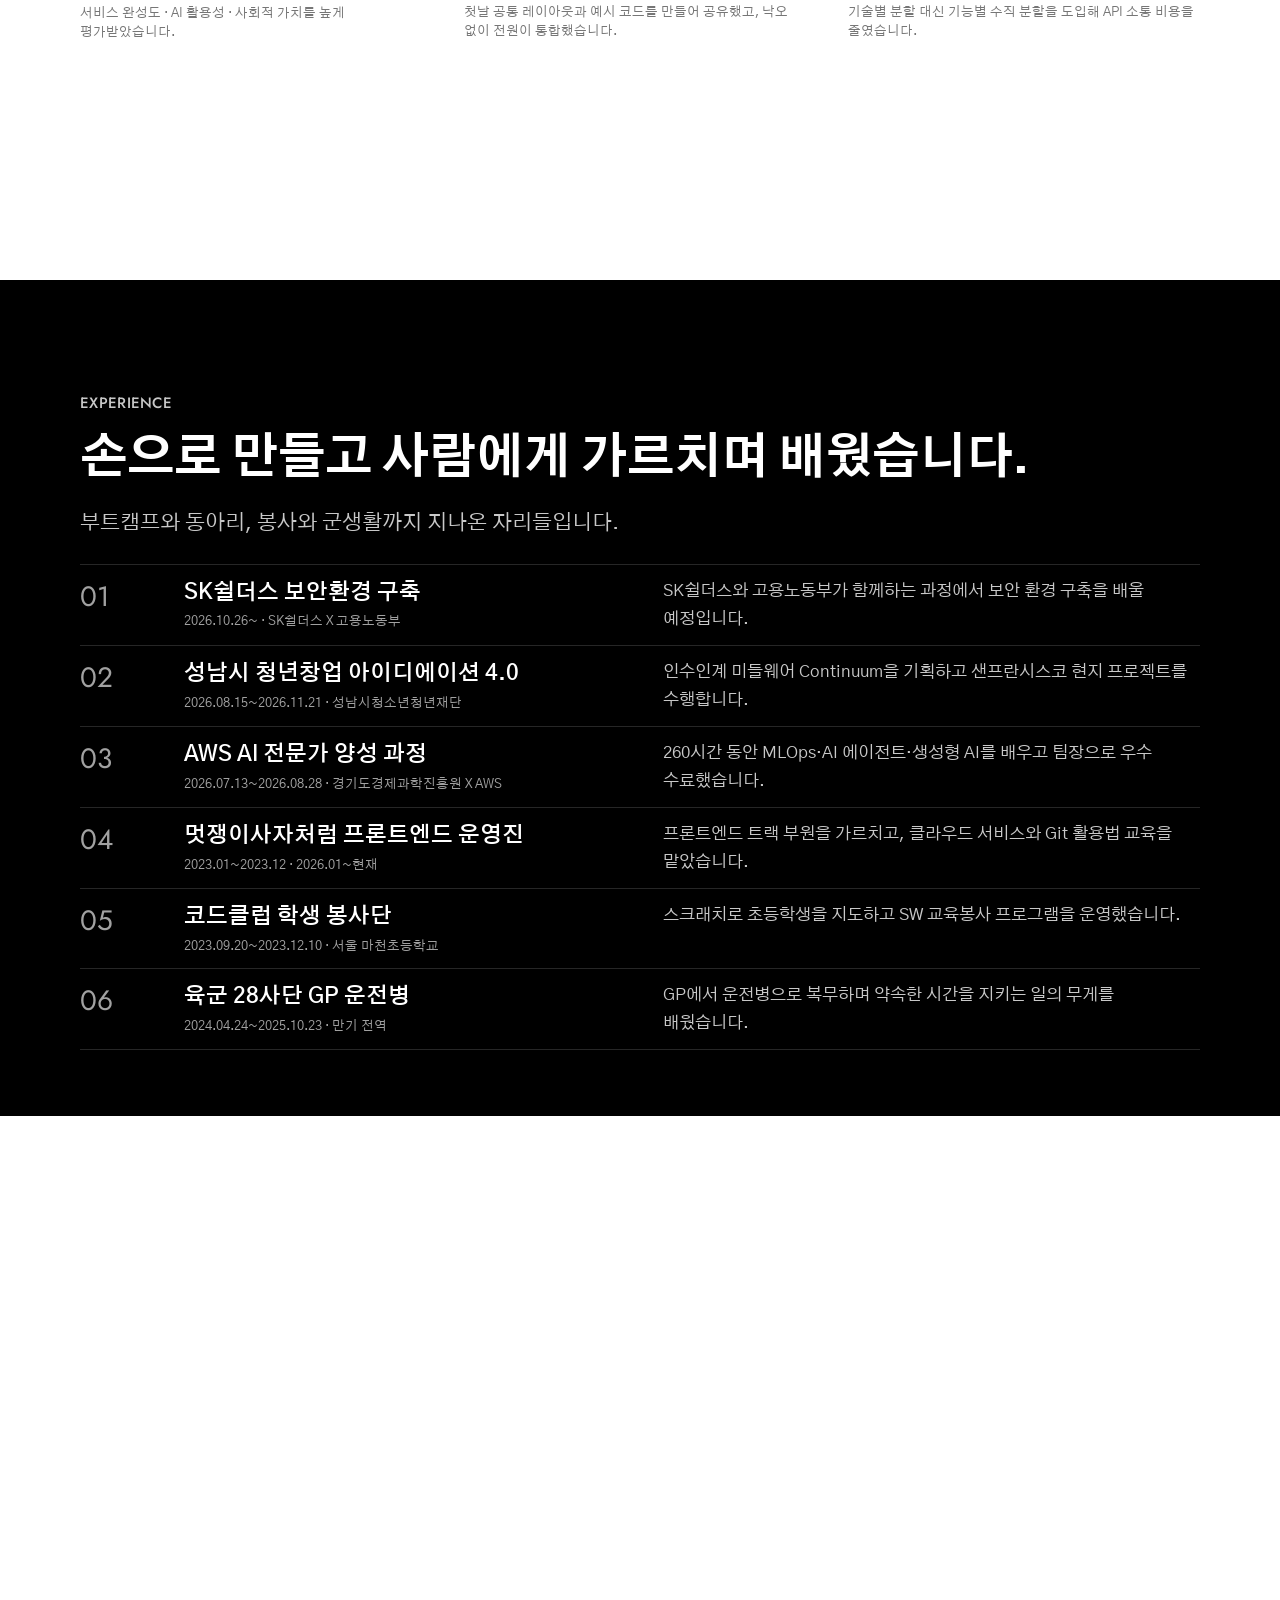
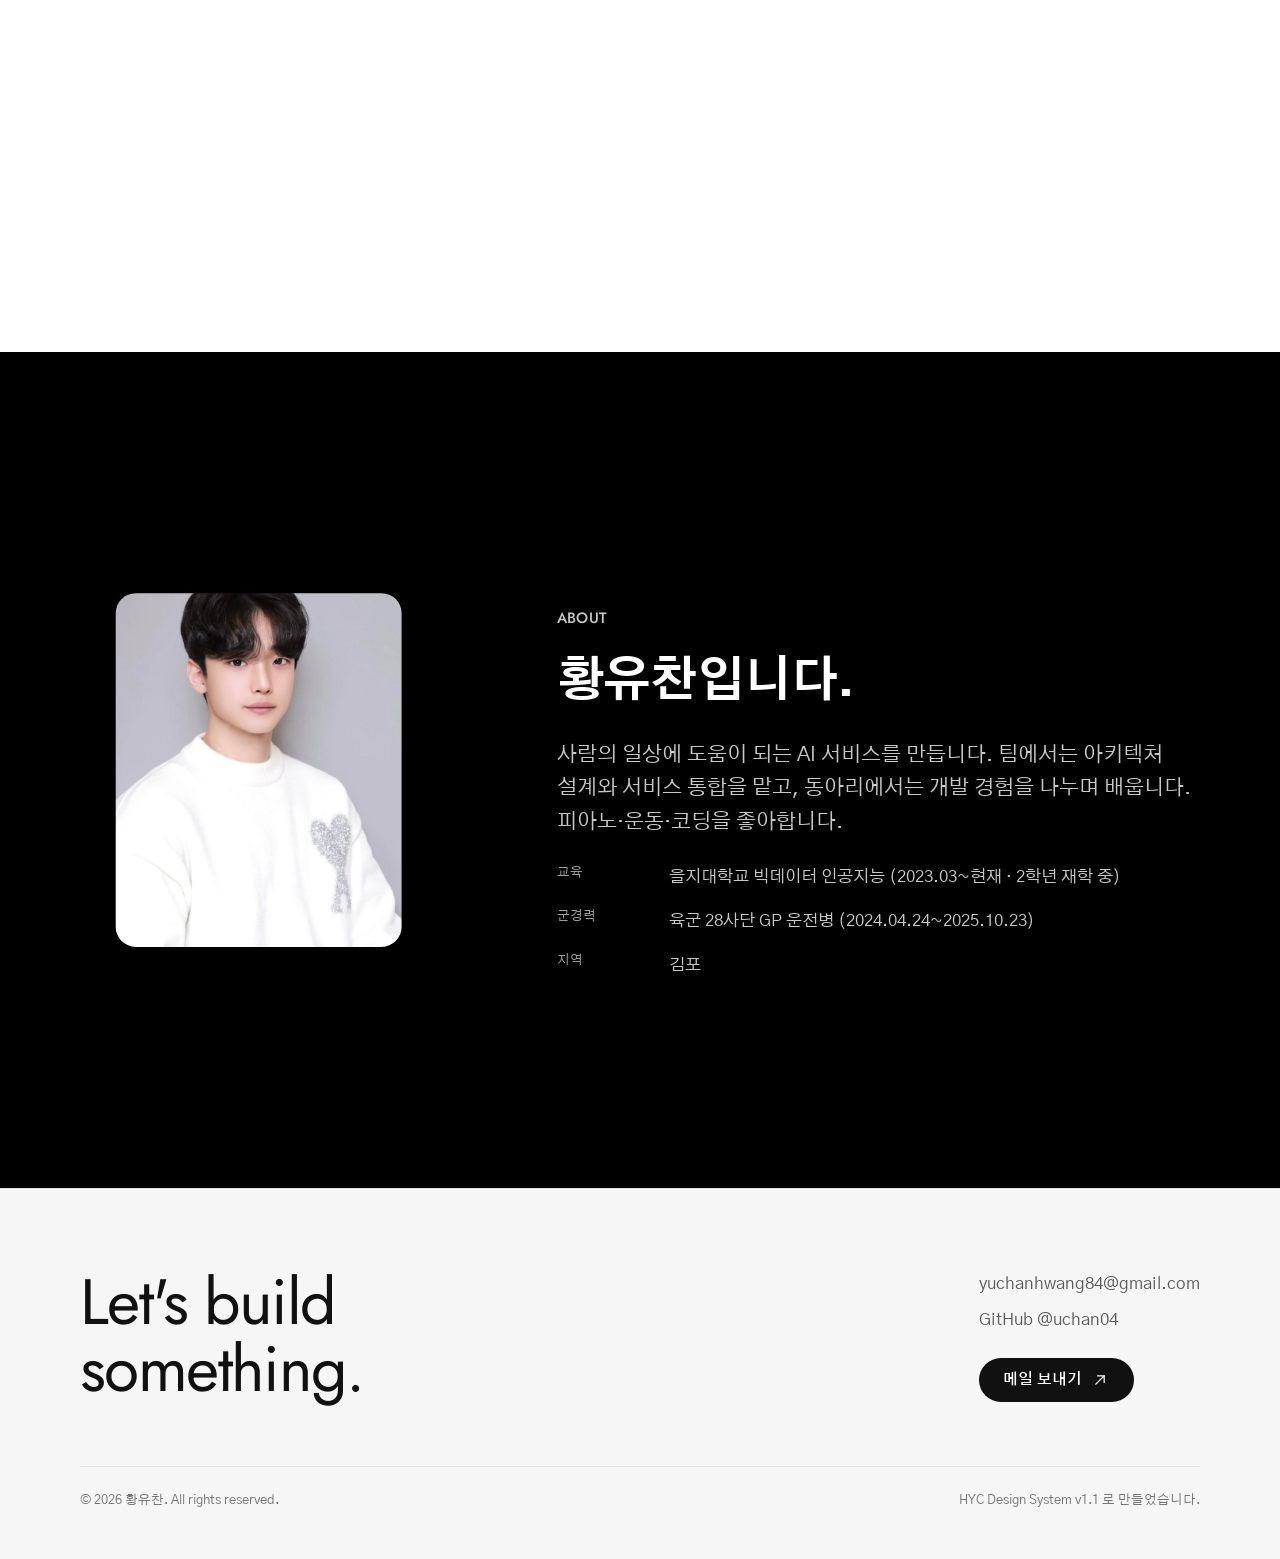
==== commit 503d0383: "모꼬지 문제 해결 과정 상세 페이지 추가" ====
--- a/index.html
+++ b/index.html
@@ -17,7 +17,7 @@
 <link rel="preconnect" href="https://fonts.gstatic.com" crossorigin>
 <link rel="stylesheet" href="https://fonts.googleapis.com/css2?family=Jost:wght@300;400;500&family=Gothic+A1:wght@400;600;700&display=swap">
 <link rel="stylesheet" href="tokens.css?v=9">
-<link rel="stylesheet" href="styles.css?v=9">
+<link rel="stylesheet" href="styles.css?v=10">
 
 <!-- 첫 페인트 전에 모드를 정해 깜빡임을 막습니다 -->
 <script>
@@ -194,6 +194,9 @@
         </ul>
 
         <div class="tile__actions">
+          <a class="button button--l button--primary" href="mokoji.html">
+            문제 해결 과정 <svg aria-hidden="true"><use href="#icon-arrow-right"/></svg>
+          </a>
           <a class="button button--l button--text" href="https://github.com/uchan04/AWS_project" target="_blank" rel="noopener noreferrer">
             코드 보기 <svg aria-hidden="true"><use href="#icon-arrow-up-right"/></svg>
             <span class="visually-hidden">(새 창)</span>
--- a/styles.css
+++ b/styles.css
@@ -685,3 +685,31 @@
   opacity: var(--intro-logo, 1);
   transition: opacity 240ms linear;
 }
+
+/* ── 프로젝트 상세 — 긴 설명은 자유롭게 스크롤하며 읽습니다 ── */
+html.case-document { scroll-snap-type: none; scroll-padding-top: var(--nav-h); }
+.case-nav { border-bottom: var(--hyc-stroke-hairline) solid var(--hyc-color-border-default); }
+.case-hero, .case-section { background: var(--hyc-color-bg-canvas); color: var(--hyc-color-text-primary); }
+.case-hero { padding-block: var(--hyc-space-4xl); }
+.case-hero h1 { margin-block: var(--hyc-space-lg); }
+.case-muted { color: var(--hyc-color-text-secondary); }
+.case-hero__lead { max-width: 880px; color: var(--hyc-color-text-secondary); }
+.case-facts { display: grid; grid-template-columns: 1.3fr 1.2fr 1fr; gap: var(--hyc-space-xl); border-top: var(--hyc-stroke-hairline) solid var(--hyc-color-border-default); padding-top: var(--hyc-space-lg); margin-top: var(--hyc-space-2xl); }
+.case-facts > div { display: grid; gap: var(--hyc-space-xs); }
+.case-jump { display: inline-flex; align-items: center; gap: var(--hyc-space-lg); min-height: var(--hyc-size-control-m); margin-top: var(--hyc-space-xl); }
+.case-section { padding-block: var(--hyc-space-4xl); }
+.case-section__heading { display: grid; gap: var(--hyc-space-md); margin-bottom: var(--hyc-space-2xl); }
+.case-steps { border-bottom: var(--hyc-stroke-hairline) solid var(--hyc-color-border-default); }
+.case-step { display: grid; grid-template-columns: 1fr 1.65fr; gap: var(--hyc-space-3xl); padding-block: var(--hyc-space-2xl); border-top: var(--hyc-stroke-hairline) solid var(--hyc-color-border-default); }
+.case-step__label { display: grid; align-content: start; gap: var(--hyc-space-md); }
+.case-step__body { display: grid; align-content: start; gap: var(--hyc-space-md); max-width: 720px; color: var(--hyc-color-text-secondary); }
+.case-step__body .is-strong { color: var(--hyc-color-text-primary); }
+.case-outcome__actions { display: flex; flex-wrap: wrap; gap: var(--hyc-space-xl); margin-top: var(--hyc-space-2xl); }
+.case-footer { padding-block: var(--hyc-space-xl); color: var(--hyc-color-text-secondary); }
+@media (max-width: 767px) {
+  .case-hero, .case-section { padding-block: var(--hyc-space-2xl); }
+  .case-facts { grid-template-columns: 1fr; gap: var(--hyc-space-lg); }
+  .case-step { grid-template-columns: 1fr; gap: var(--hyc-space-lg); padding-block: var(--hyc-space-xl); }
+  .case-step h3 br, .case-desktop-break { display: none; }
+  .case-section__heading { margin-bottom: var(--hyc-space-xl); }
+}
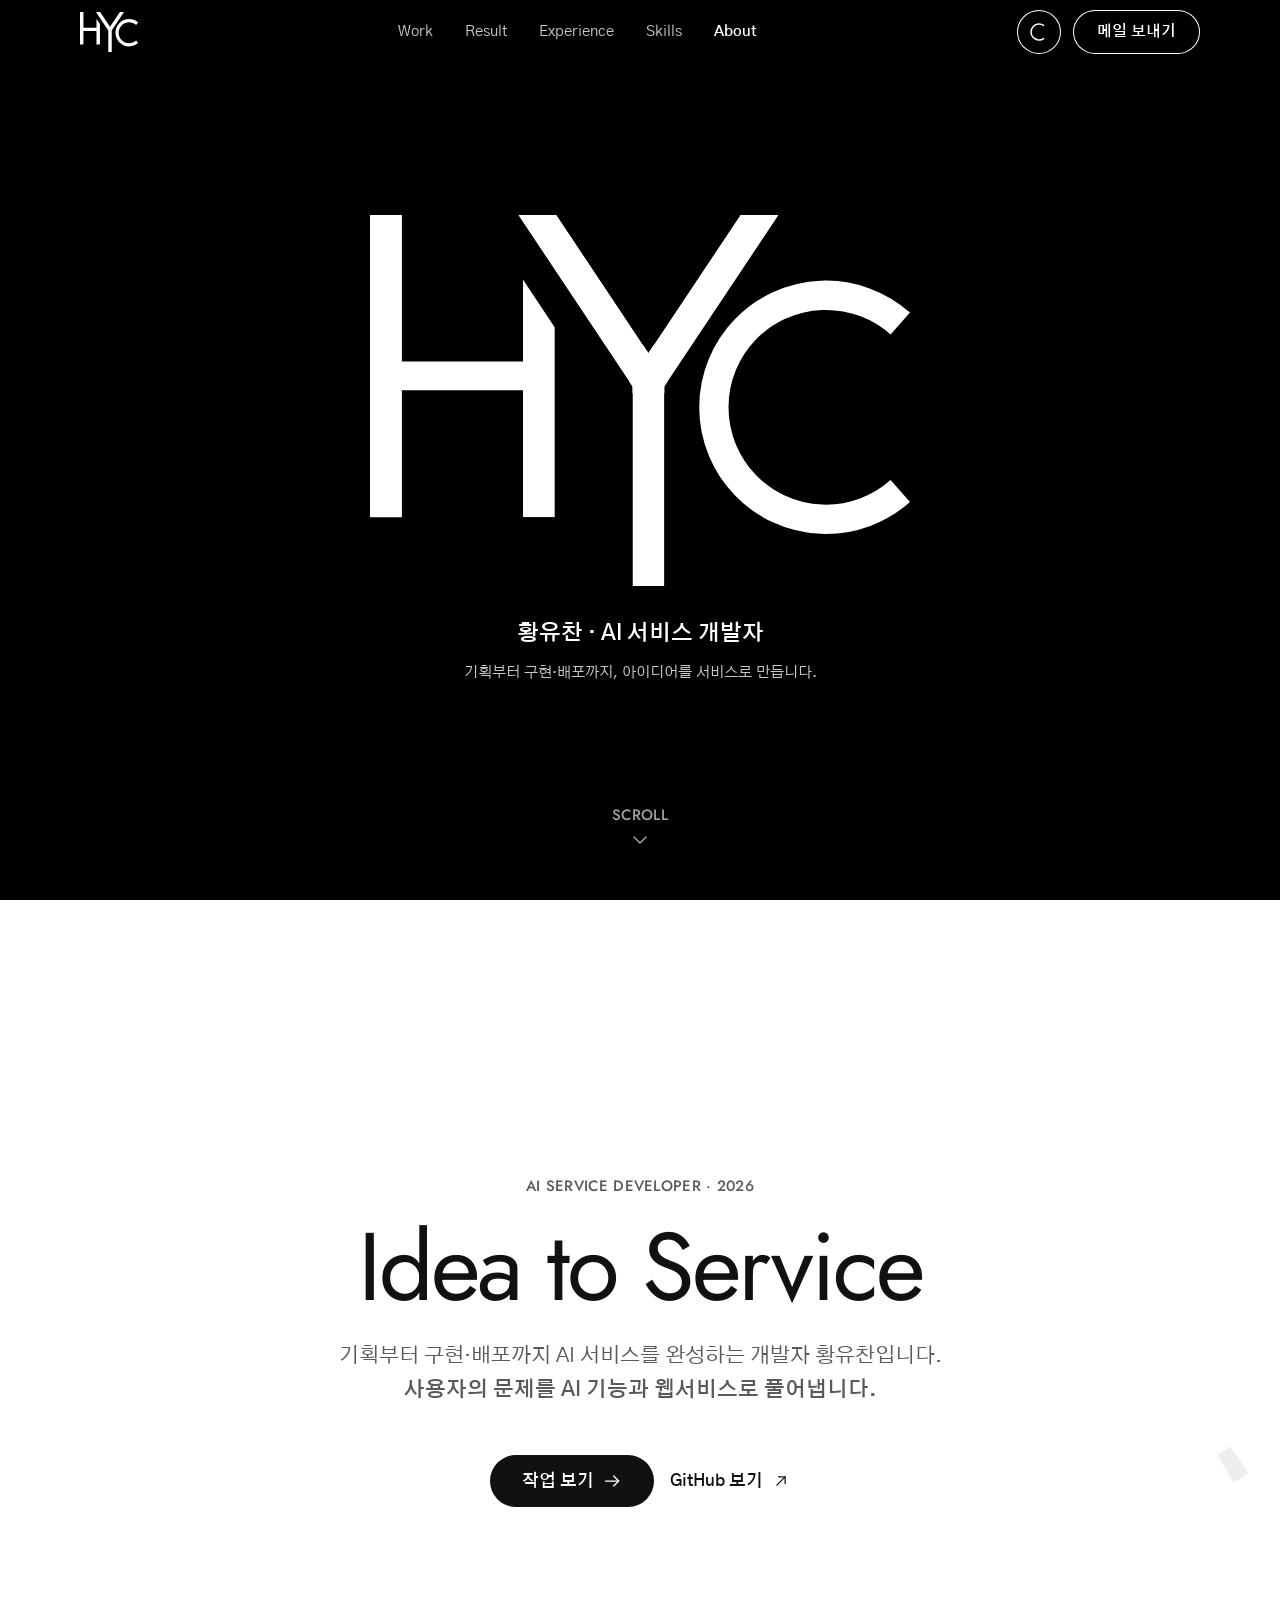
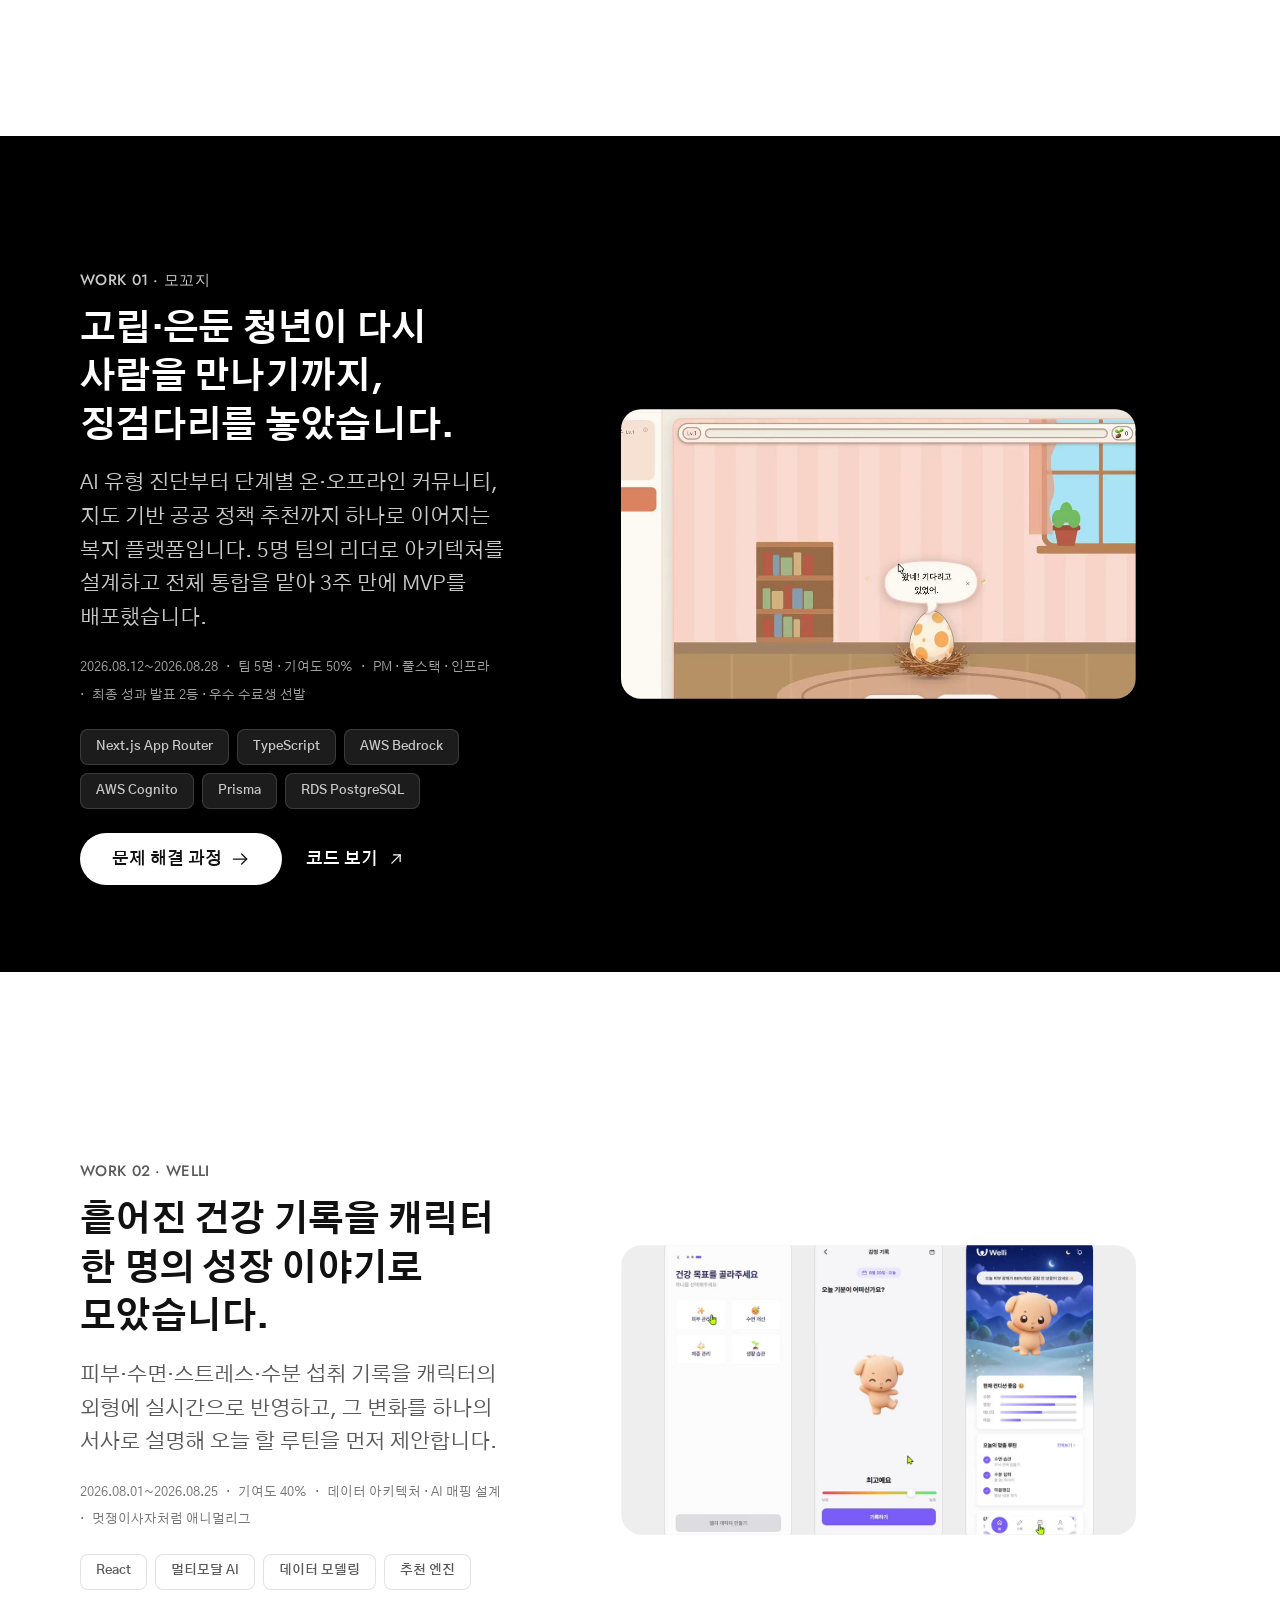
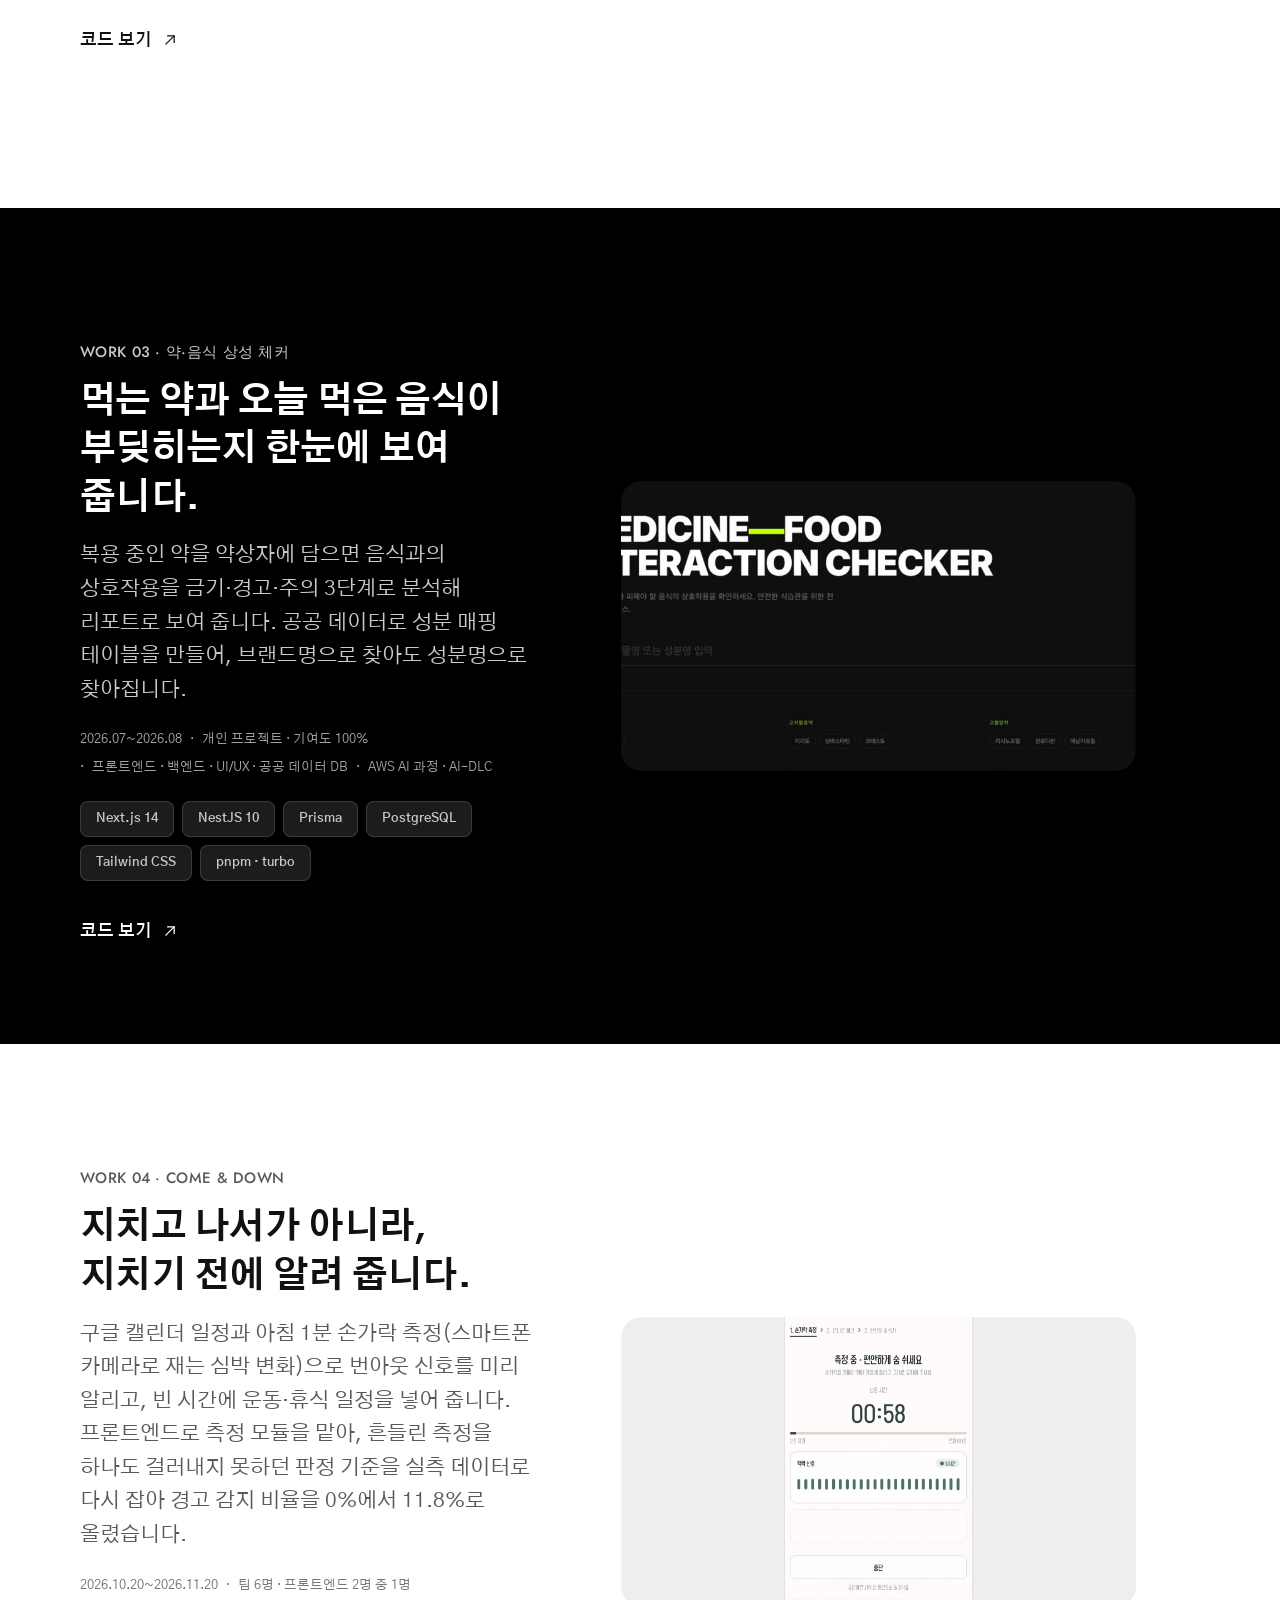
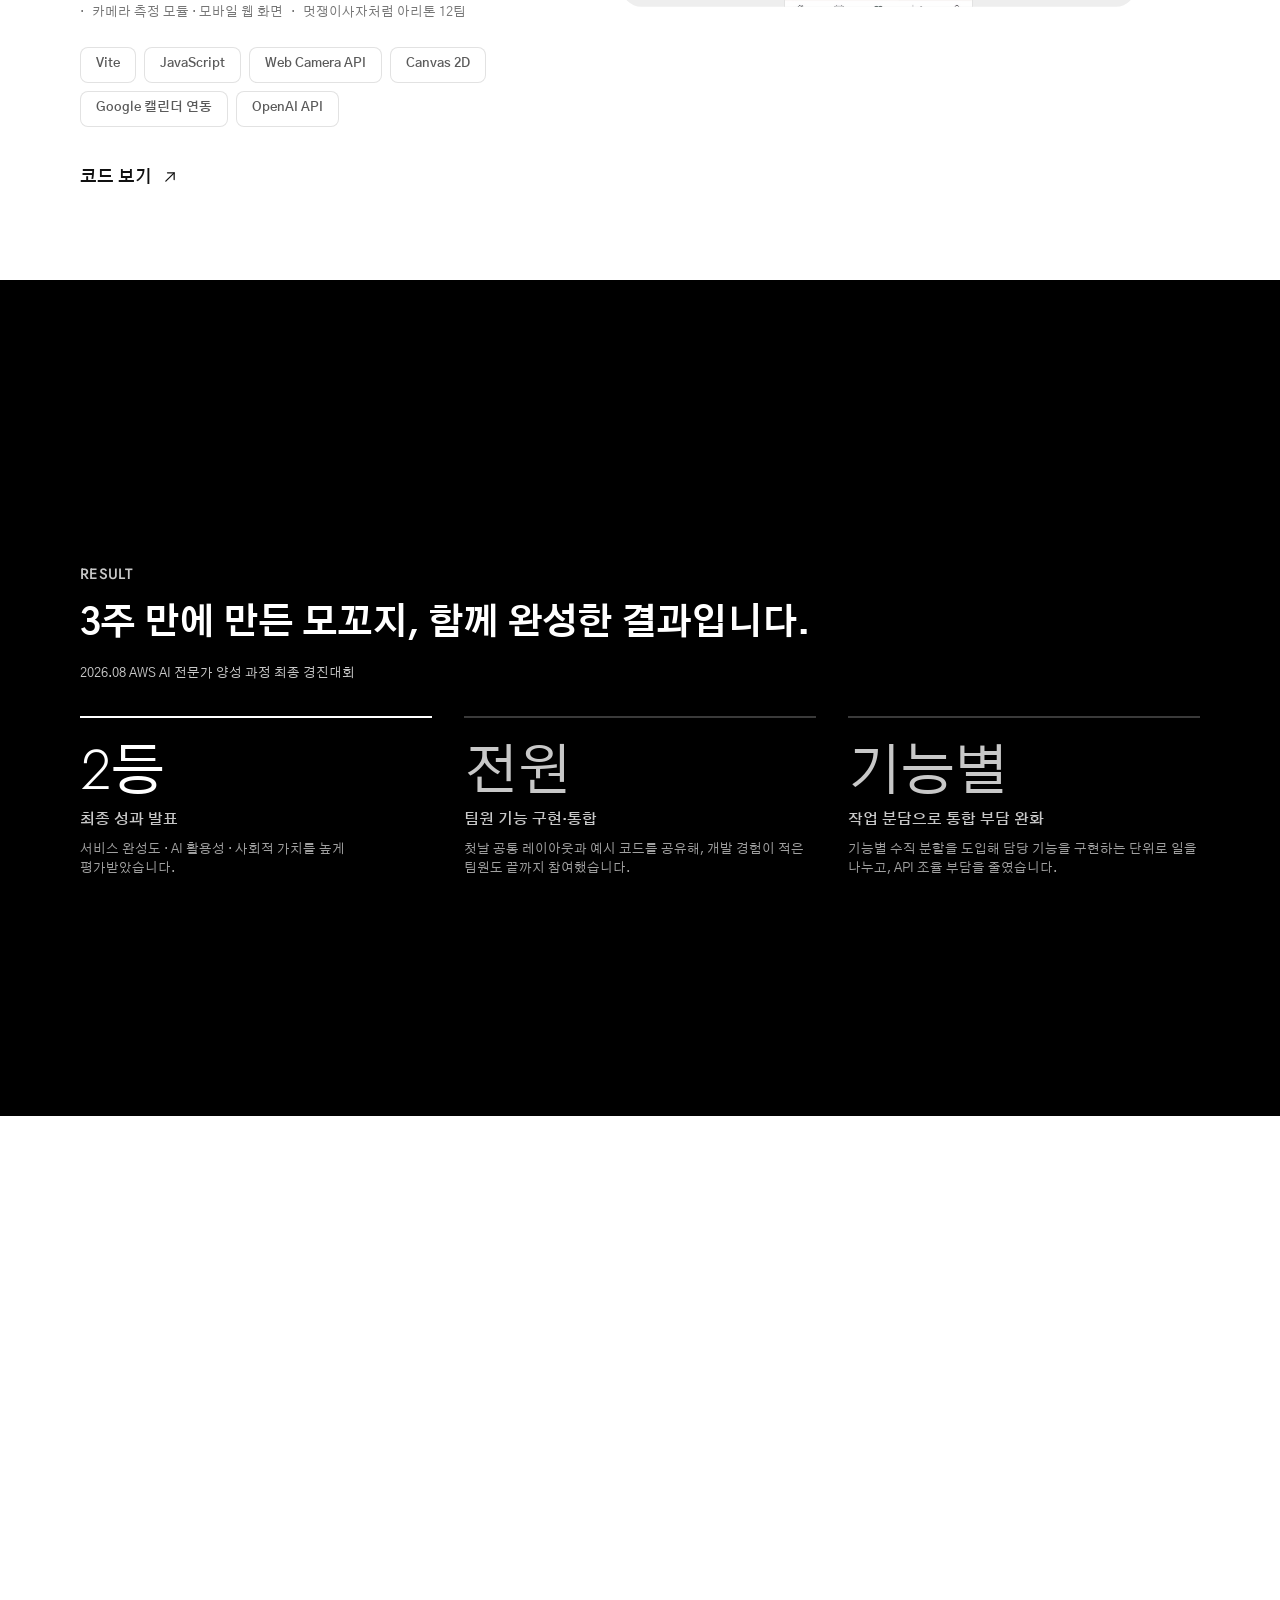
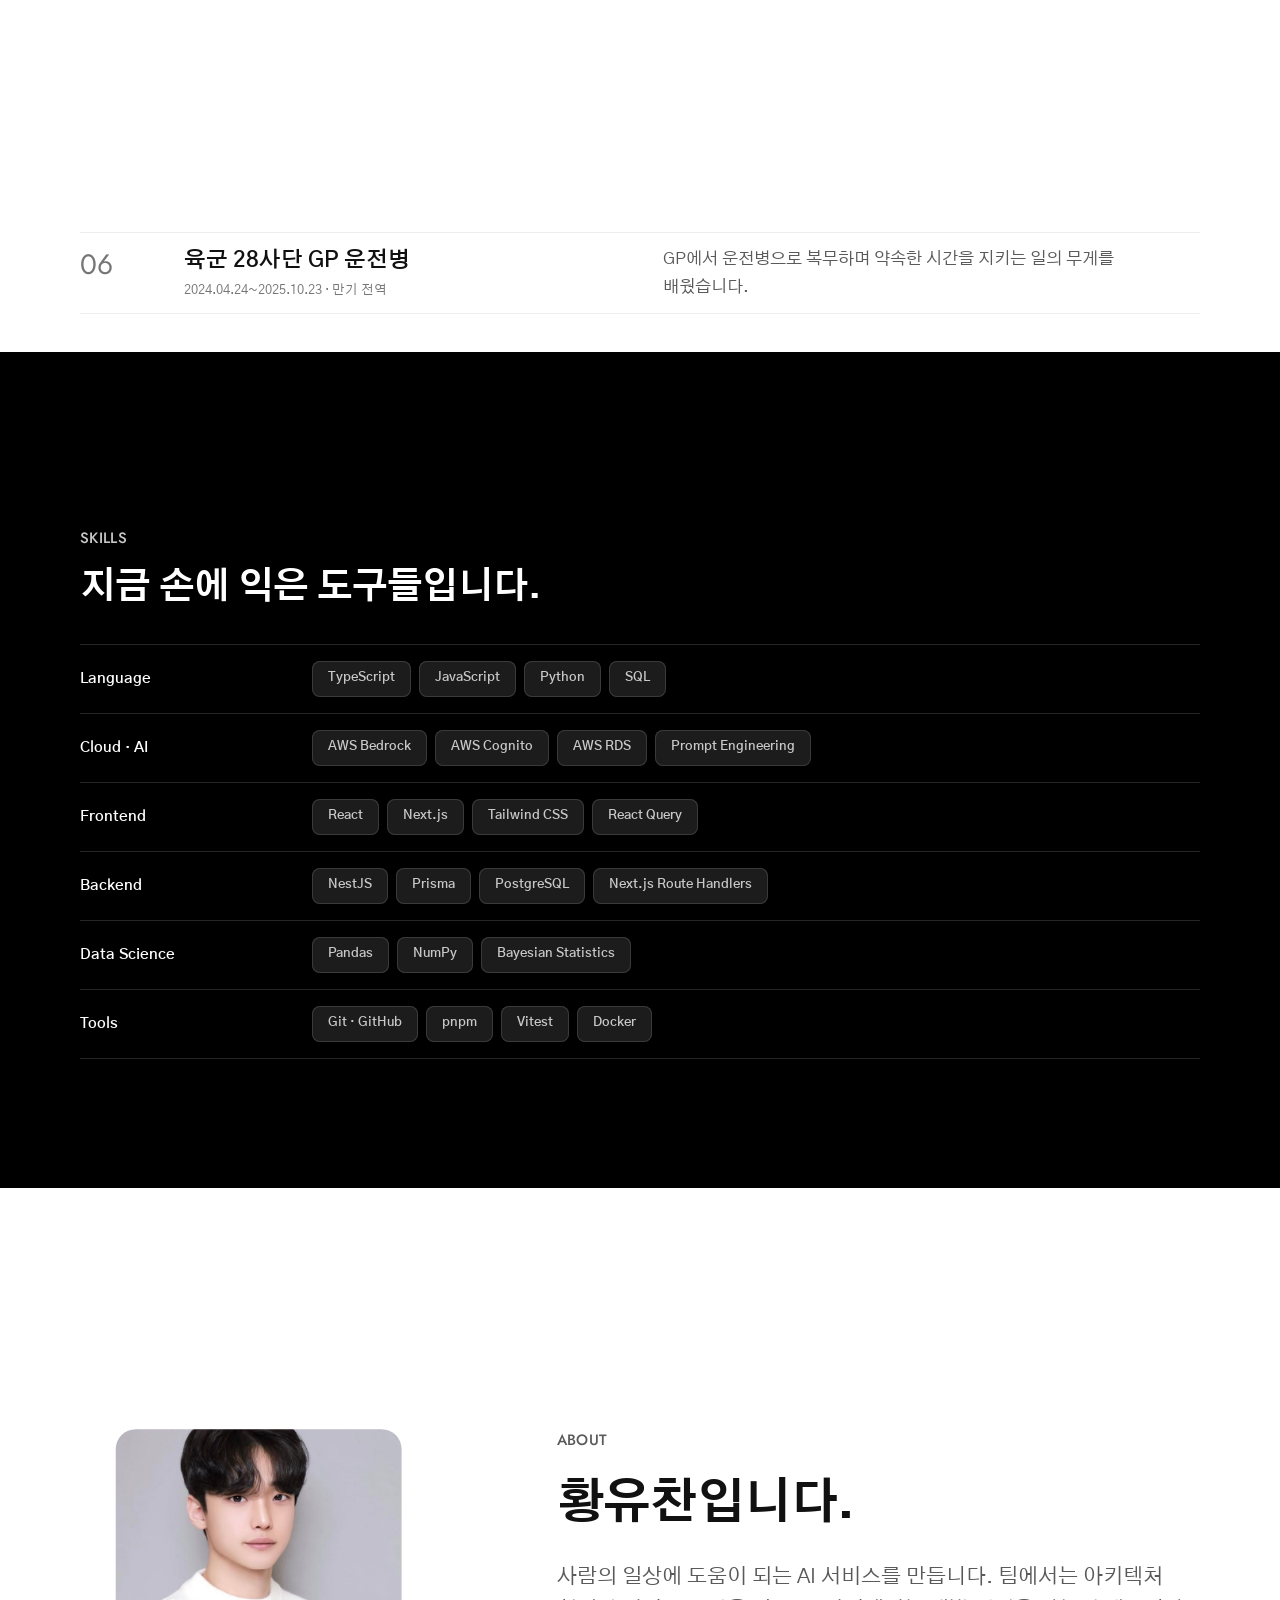
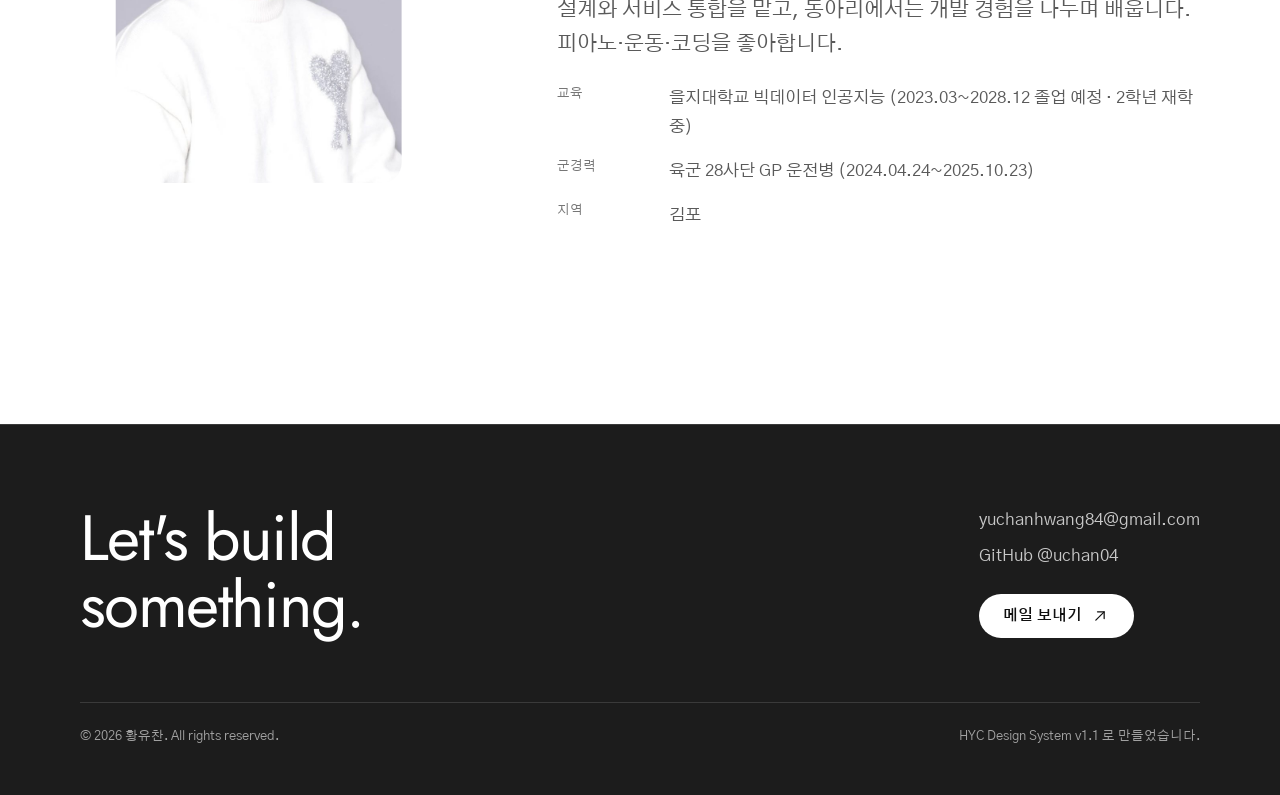
==== commit fe0151ea: "노션 반영: Work 04 Come & Down 추가, 경험·About 갱신, 섹션 명암 교차 복구 - Work 04 · Come & Down 타일 추가 (시연 영상·포스터 포함)" ====
--- a/index.html
+++ b/index.html
@@ -4,7 +4,7 @@
 <meta charset="utf-8">
 <meta name="viewport" content="width=device-width, initial-scale=1">
 <title>황유찬 — AI 서비스 개발자</title>
-<meta name="description" content="기획부터 구현·배포까지 AI 서비스를 완성하는 개발자 황유찬의 포트폴리오입니다. 모꼬지, Welli, 약·음식 상성 체커를 소개합니다.">
+<meta name="description" content="기획부터 구현·배포까지 AI 서비스를 완성하는 개발자 황유찬의 포트폴리오입니다. 모꼬지, Welli, 약·음식 상성 체커, Come &amp; Down을 소개합니다.">
 <meta name="theme-color" content="#ffffff" media="(prefers-color-scheme: light)">
 <meta name="theme-color" content="#000000" media="(prefers-color-scheme: dark)">
 
@@ -17,7 +17,7 @@
 <link rel="preconnect" href="https://fonts.gstatic.com" crossorigin>
 <link rel="stylesheet" href="https://fonts.googleapis.com/css2?family=Jost:wght@300;400;500&family=Gothic+A1:wght@400;600;700&display=swap">
 <link rel="stylesheet" href="tokens.css?v=9">
-<link rel="stylesheet" href="styles.css?v=10">
+<link rel="stylesheet" href="styles.css?v=12">
 
 <!-- 첫 페인트 전에 모드를 정해 깜빡임을 막습니다 -->
 <script>
@@ -115,8 +115,9 @@
 
 <main id="main">
 
-  <!-- ── Intro (Dark) — 로고 한 장. 스크롤하면 획마다 자기 선 방향으로 흩어집니다 ── -->
-  <section class="section intro" data-theme="dark" aria-label="HYC">
+  <!-- ── Intro (Dark) — 로고와 이름·직무. 스크롤하면 로고 획이 흩어집니다 ── -->
+  <section class="section intro" data-theme="dark" aria-label="황유찬 · AI 서비스 개발자">
+    <div class="intro__brand">
     <!-- 로고를 획 7개로 나눴습니다. 가만히 있을 때는 원래 로고와 같은 모양입니다.
          data-exit = 빠져나가는 방향(획의 선 방향), data-delay = 출발 순서, data-spin = C는 호를 따라 돕니다 -->
     <svg class="intro__logo" viewBox="0 0 58.213 40" role="img" aria-label="HYC">
@@ -135,6 +136,12 @@
       <g class="intro__stroke" data-spin="-140" data-spin-center="49.147 20.729" data-delay="0"><path d="M57.1657 11.6974A12.0775 12.0775 0 1 0 57.1657 29.7606" style="stroke-width:3.155"/></g>
     </svg>
 
+      <div class="intro__identity">
+        <p class="t-h4">황유찬 <span aria-hidden="true">·</span> AI 서비스 개발자</p>
+        <p class="t-body-m intro__description">기획부터 구현·배포까지, 아이디어를 서비스로 만듭니다.</p>
+      </div>
+    </div>
+
     <div class="intro__hint" aria-hidden="true">
       <span class="t-eyebrow">Scroll</span>
       <svg width="24" height="24"><use href="#icon-chevron-down"/></svg>
@@ -309,13 +316,60 @@
     </div>
   </section>
 
-  <!-- ── Result (Light) — Chart/Stat · 강조는 1개 ── -->
-  <section class="section" id="result">
+  <!-- ── Work 04 (Light) ── -->
+  <section class="section">
+    <div class="page tile__inner">
+      <div class="tile__text">
+        <div class="tile__head">
+          <p class="t-eyebrow tile__eyebrow">Work 04 · Come &amp; Down</p>
+          <h2 class="t-h1">지치고 나서가 아니라, 지치기 전에 알려 줍니다.</h2>
+          <p class="t-lead tile__lead">
+            구글 캘린더 일정과 아침 1분 손가락 측정(스마트폰 카메라로 재는 심박 변화)으로 번아웃 신호를 미리 알리고,
+            빈 시간에 운동·휴식 일정을 넣어 줍니다. 프론트엔드로 측정 모듈을 맡아,
+            흔들린 측정을 하나도 걸러내지 못하던 판정 기준을 실측 데이터로 다시 잡아 경고 감지 비율을 0%에서 11.8%로 올렸습니다.
+          </p>
+        </div>
+
+        <ul class="t-body-s tile__meta">
+          <li>2026.10.20~2026.11.20</li>
+          <li>팀 6명 · 프론트엔드 2명 중 1명</li>
+          <li>카메라 측정 모듈 · 모바일 웹 화면</li>
+          <li>멋쟁이사자처럼 아리톤 12팀</li>
+        </ul>
+
+        <ul class="chips">
+          <li class="chip">Vite</li>
+          <li class="chip">JavaScript</li>
+          <li class="chip">Web Camera API</li>
+          <li class="chip">Canvas 2D</li>
+          <li class="chip">Google 캘린더 연동</li>
+          <li class="chip">OpenAI API</li>
+        </ul>
+
+        <div class="tile__actions">
+          <a class="button button--l button--text" href="https://github.com/2026Ganzi-Thon/2026_GANZITHON_TEAM_12_FE" target="_blank" rel="noopener noreferrer">
+            코드 보기 <svg aria-hidden="true"><use href="#icon-arrow-up-right"/></svg>
+            <span class="visually-hidden">(새 창)</span>
+          </a>
+        </div>
+      </div>
+
+      <!-- 실제 서비스 시연 녹화(모바일 화면 하나) — 화면에 보일 때만 소리 없이 반복 재생 -->
+      <div class="media media--tile media--phones">
+        <video class="media__video" src="videos/comedown.mp4?v=1" poster="images/comedown.jpg?v=1"
+               width="540" height="960" muted loop playsinline preload="none" controls
+               aria-label="Come &amp; Down 화면 녹화 — 피로도 체크, 일정 분석 리포트, 아침 1분 손가락 측정, 회복 리포트"></video>
+      </div>
+    </div>
+  </section>
+
+  <!-- ── Result (Dark) — Chart/Stat · 강조는 1개 ── -->
+  <section class="section" id="result" data-theme="dark">
     <div class="page">
       <div class="section-header">
         <p class="t-eyebrow section-header__eyebrow">Result</p>
-        <h2 class="t-h2">3주 만에 만든 모꼬지는 이런 숫자를 남겼습니다.</h2>
-        <p class="t-body-s section-header__desc">단위: 등 · % · 2026.08 AWS AI 전문가 양성 과정 최종 경진대회</p>
+        <h2 class="t-h2">3주 만에 만든 모꼬지, 함께 완성한 결과입니다.</h2>
+        <p class="t-body-s section-header__desc">2026.08 AWS AI 전문가 양성 과정 최종 경진대회</p>
       </div>
 
       <div class="stats">
@@ -325,21 +379,21 @@
           <p class="t-body-s stat__caption">서비스 완성도 · AI 활용성 · 사회적 가치를 높게 평가받았습니다.</p>
         </div>
         <div class="stat">
-          <p class="t-display-number stat__value">100%</p>
-          <p class="t-body-m is-strong stat__label">초보 팀원 기능 구현 달성률</p>
-          <p class="t-body-s stat__caption">첫날 공통 레이아웃과 예시 코드를 만들어 공유했고, 낙오 없이 전원이 통합했습니다.</p>
+          <p class="t-display-number stat__value"><span class="stat__unit">전원</span></p>
+          <p class="t-body-m is-strong stat__label">팀원 기능 구현·통합</p>
+          <p class="t-body-s stat__caption">첫날 공통 레이아웃과 예시 코드를 공유해, 개발 경험이 적은 팀원도 끝까지 참여했습니다.</p>
         </div>
         <div class="stat">
-          <p class="t-display-number stat__value">40%</p>
-          <p class="t-body-m is-strong stat__label">통합 시간 단축</p>
-          <p class="t-body-s stat__caption">기술별 분할 대신 기능별 수직 분할을 도입해 API 소통 비용을 줄였습니다.</p>
-        </div>
-      </div>
-    </div>
-  </section>
-
-  <!-- ── Experience (Dark) — Section Header + List Row ── -->
-  <section class="section" id="experience" data-theme="dark">
+          <p class="t-display-number stat__value"><span class="stat__unit">기능별</span></p>
+          <p class="t-body-m is-strong stat__label">작업 분담으로 통합 부담 완화</p>
+          <p class="t-body-s stat__caption">기능별 수직 분할을 도입해 담당 기능을 구현하는 단위로 일을 나누고, API 조율 부담을 줄였습니다.</p>
+        </div>
+      </div>
+    </div>
+  </section>
+
+  <!-- ── Experience (Light) — Section Header + List Row ── -->
+  <section class="section" id="experience">
     <div class="page">
       <div class="section-header">
         <p class="t-eyebrow section-header__eyebrow">Experience</p>
@@ -352,10 +406,10 @@
           <p class="t-h3 row__number">01</p>
           <div class="row__title">
             <h3 class="t-h4">SK쉴더스 보안환경 구축</h3>
-            <p class="t-body-s row__period">2026.10.26~ · SK쉴더스 X 고용노동부</p>
+            <p class="t-body-s row__period">2026.10.26~2026.12.20 · SK쉴더스 X 고용노동부</p>
           </div>
           <div class="t-body-l row__desc">
-            <p>SK쉴더스와 고용노동부가 함께하는 과정에서 보안 환경 구축을 배울 예정입니다.</p>
+            <p>AWS에 망분리된 3계층 실습환경을 설계·구축하고, SSRF가 내부망까지 이어지는 경로와 그 방어를 검증하고 있습니다. 4인 팀의 팀장으로 클라우드 네트워크·인프라 구축을 맡았습니다.</p>
           </div>
         </li>
         <li class="row">
@@ -365,7 +419,7 @@
             <p class="t-body-s row__period">2026.08.15~2026.11.21 · 성남시청소년청년재단</p>
           </div>
           <div class="t-body-l row__desc">
-            <p>인수인계 미들웨어 Continuum을 기획하고 샌프란시스코 현지 프로젝트를 수행합니다.</p>
+            <p>인수인계 미들웨어 CONTINUUM을 기획하고 아키텍처를 설계했습니다. 실리콘밸리 Plug and Play에서 IR 피칭하고, 받은 피드백으로 사내망 커넥터와 승인 단계를 넣어 설계를 v2로 고쳤습니다.</p>
           </div>
         </li>
         <li class="row">
@@ -412,8 +466,8 @@
     </div>
   </section>
 
-  <!-- ── Skills (Light) — 카드를 나열하지 않고 행으로 쌓습니다 ── -->
-  <section class="section" id="skills">
+  <!-- ── Skills (Dark) — 카드를 나열하지 않고 행으로 쌓습니다 ── -->
+  <section class="section" id="skills" data-theme="dark">
     <div class="page">
       <div class="section-header">
         <p class="t-eyebrow section-header__eyebrow">Skills</p>
@@ -449,8 +503,8 @@
     </div>
   </section>
 
-  <!-- ── About (Dark) — 프로필 사진은 원본 비율·컬러, 모서리만 radius/lg ── -->
-  <section class="section" id="about" data-theme="dark">
+  <!-- ── About (Light) — 프로필 사진은 원본 비율·컬러, 모서리만 radius/lg ── -->
+  <section class="section" id="about">
     <div class="page about">
       <div class="media media--portrait">
         <img src="images/profile.jpg?v=3" alt="황유찬 프로필 사진" width="900" height="1114" loading="lazy" decoding="async">
@@ -468,7 +522,7 @@
         <dl class="facts t-body-l">
           <div>
             <dt class="t-body-s">교육</dt>
-            <dd>을지대학교 빅데이터 인공지능 (2023.03~현재 · 2학년 재학 중)</dd>
+            <dd>을지대학교 빅데이터 인공지능 (2023.03~2028.12 졸업 예정 · 2학년 재학 중)</dd>
           </div>
           <div>
             <dt class="t-body-s">군경력</dt>
@@ -484,8 +538,8 @@
   </section>
 </main>
 
-<!-- ── Footer — 페이지에서 유일하게 촘촘한 곳 ── -->
-<footer class="footer">
+<!-- ── Footer (Dark) — 페이지에서 유일하게 촘촘한 곳 ── -->
+<footer class="footer" data-theme="dark">
   <div class="page footer__inner">
     <div class="footer__top">
       <h2 class="t-display-l footer__tagline">Let's build<br>something.</h2>
--- a/styles.css
+++ b/styles.css
@@ -309,6 +309,9 @@
   border-radius: var(--hyc-radius-md);
   box-shadow: 0 0 0 var(--hyc-stroke-hairline) var(--hyc-color-border-default);
 }
+/* 화면 녹화가 하나뿐일 때는 자기 비율 그대로, 칸 높이를 더 채웁니다 */
+.media--phones > video:only-child { height: 92cqh; aspect-ratio: 9 / 16; }
+
 @media (max-width: 767px) {
   .media--phones { aspect-ratio: 4 / 3; }   /* 좁은 화면은 칸을 세로로 늘려 화면 3개가 너무 작아지지 않게 */
 }
@@ -631,16 +634,38 @@
   .js .hero[data-inview="true"] .hero__drop { stroke-dashoffset: 0; }
 }
 
-/* ── Intro — 로고 한 장. 스크롤하면 획마다 자기 선 방향으로 흩어집니다 ── */
+/* ── Intro — 로고와 이름·직무. 스크롤하면 획마다 자기 선 방향으로 흩어집니다 ── */
 /* 획 7개: H(왼 기둥 ↑ · 가로획 ← · 오른 기둥 ↓) · Y(왼팔 ↖ · 오른팔 ↗ · 기둥 ↓ — The Drop) · C(호를 따라 회전).
    각 획은 꼬리부터 머리 쪽으로 지워지며 빠져나갑니다. */
 
 .intro {
   position: relative;
   min-height: calc(100svh - var(--nav-h));
+  padding-block: var(--hyc-space-3xl) calc(var(--hyc-space-3xl) * 2);
   display: grid;
   place-items: center;
   overflow: clip;                       /* 흩어진 획은 이 면 밖으로 나가지 않습니다 */
+}
+
+.intro__brand {
+  display: grid;
+  justify-items: center;
+  gap: var(--hyc-space-xl);
+  max-width: 100%;
+  padding-inline: var(--hyc-space-lg);
+}
+
+.intro__identity {
+  display: grid;
+  gap: var(--hyc-space-sm);
+  text-align: center;
+  text-wrap: balance;
+  opacity: clamp(0, calc(1 - var(--intro-p, 0) * 2), 1);
+}
+
+.intro__description {
+  max-width: 480px;
+  color: var(--hyc-color-text-secondary);
 }
 
 .intro__logo {
